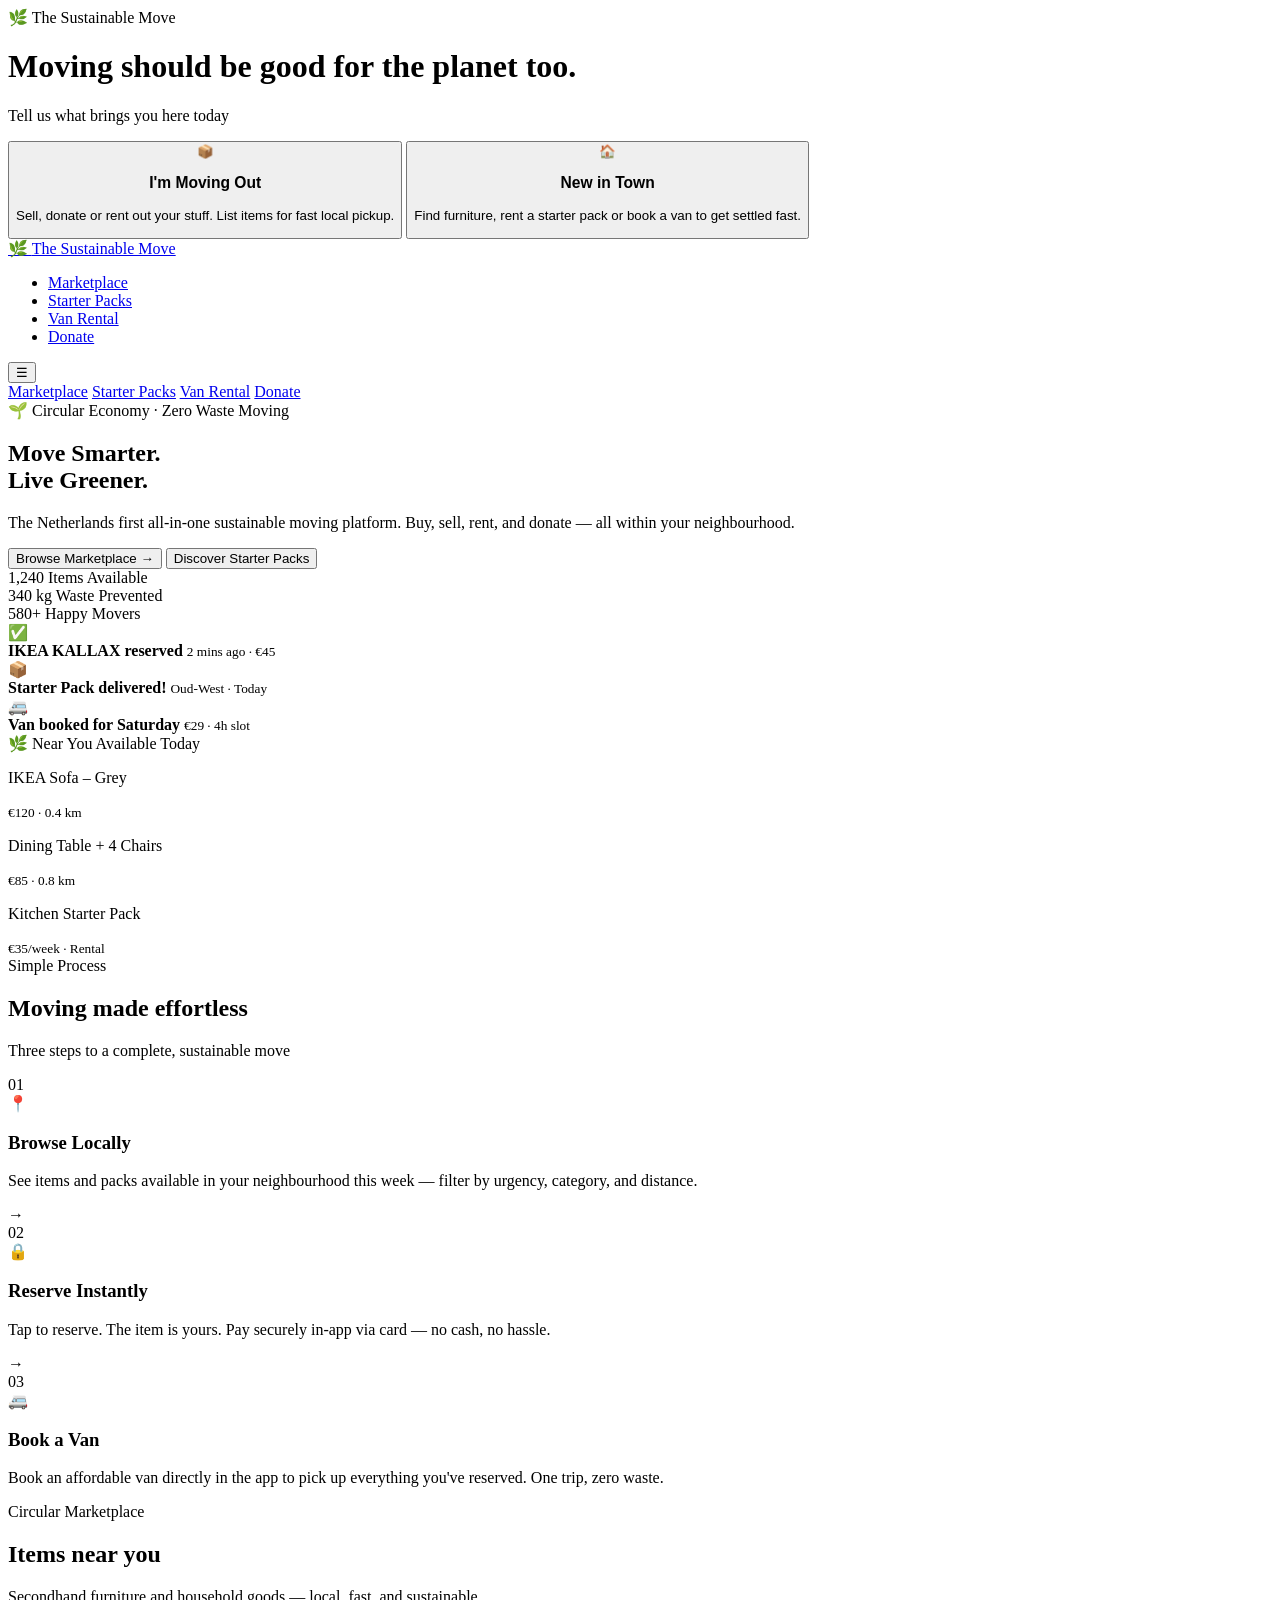
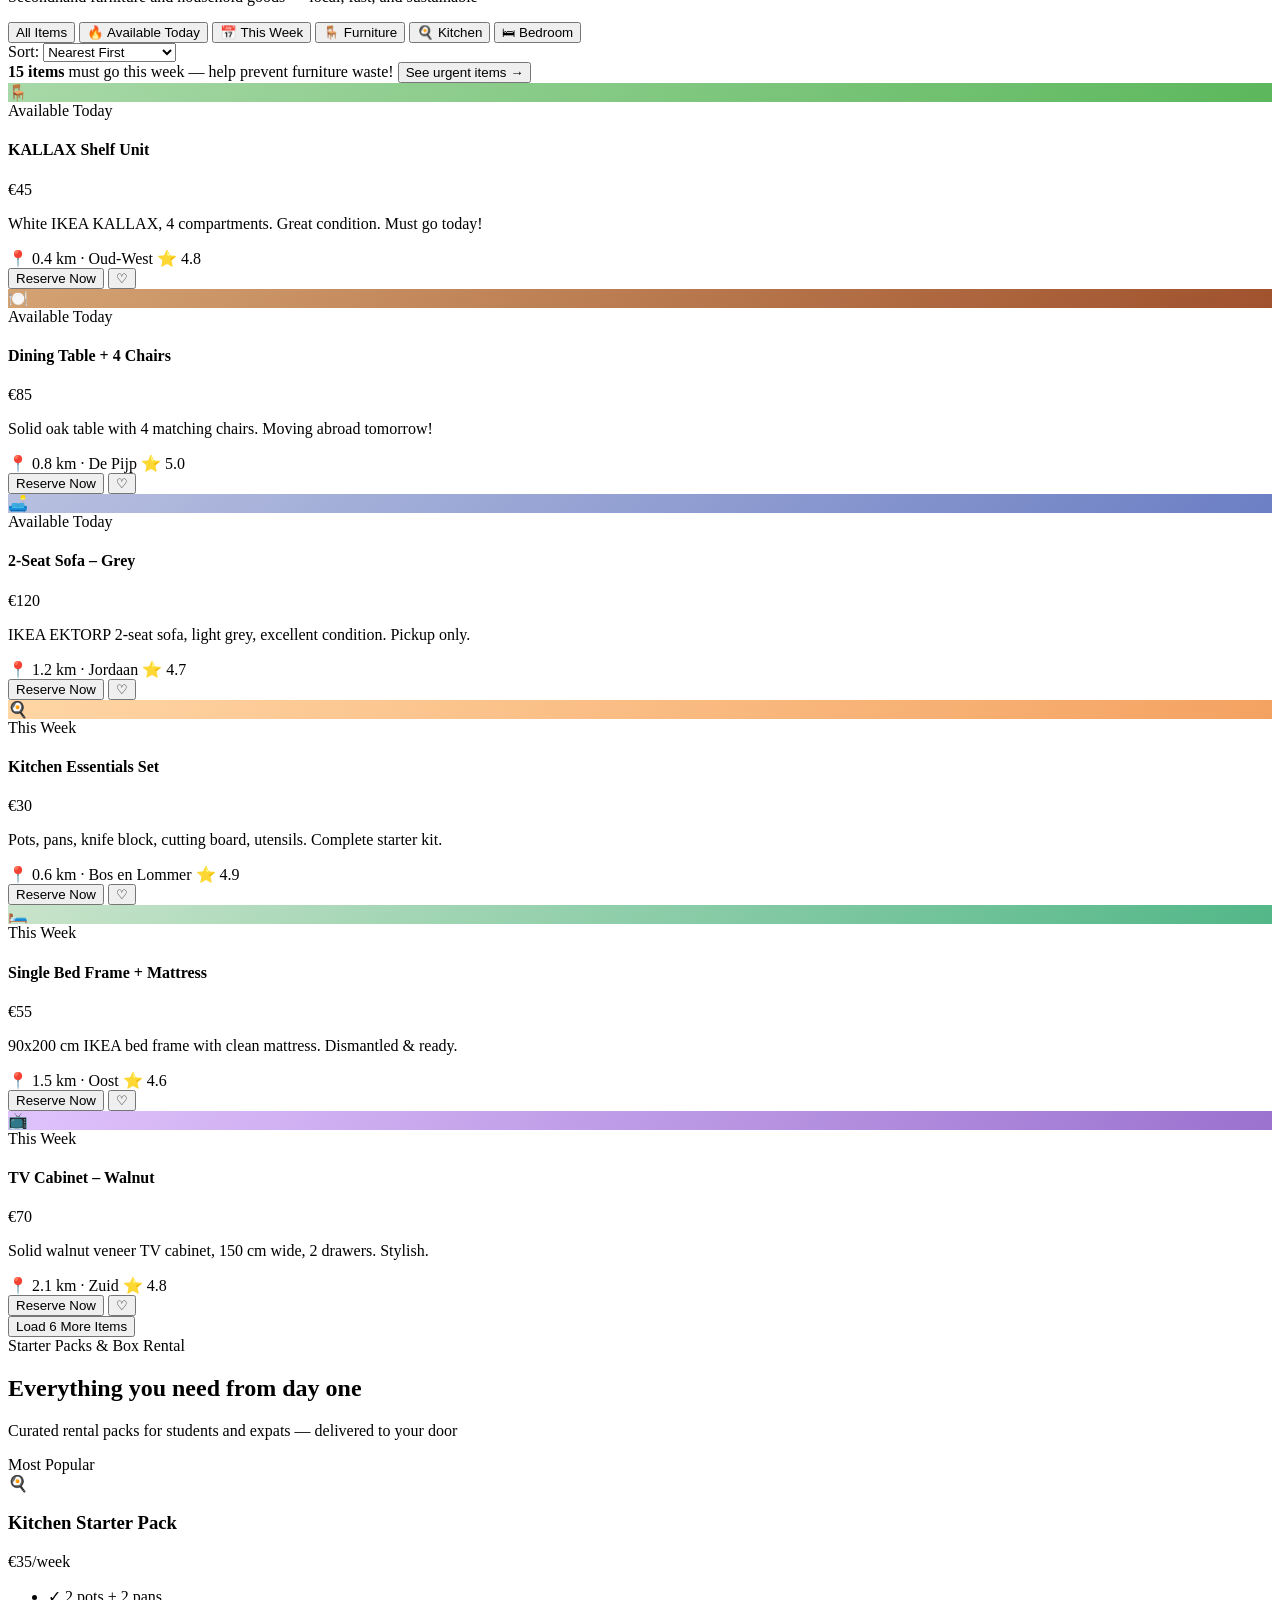
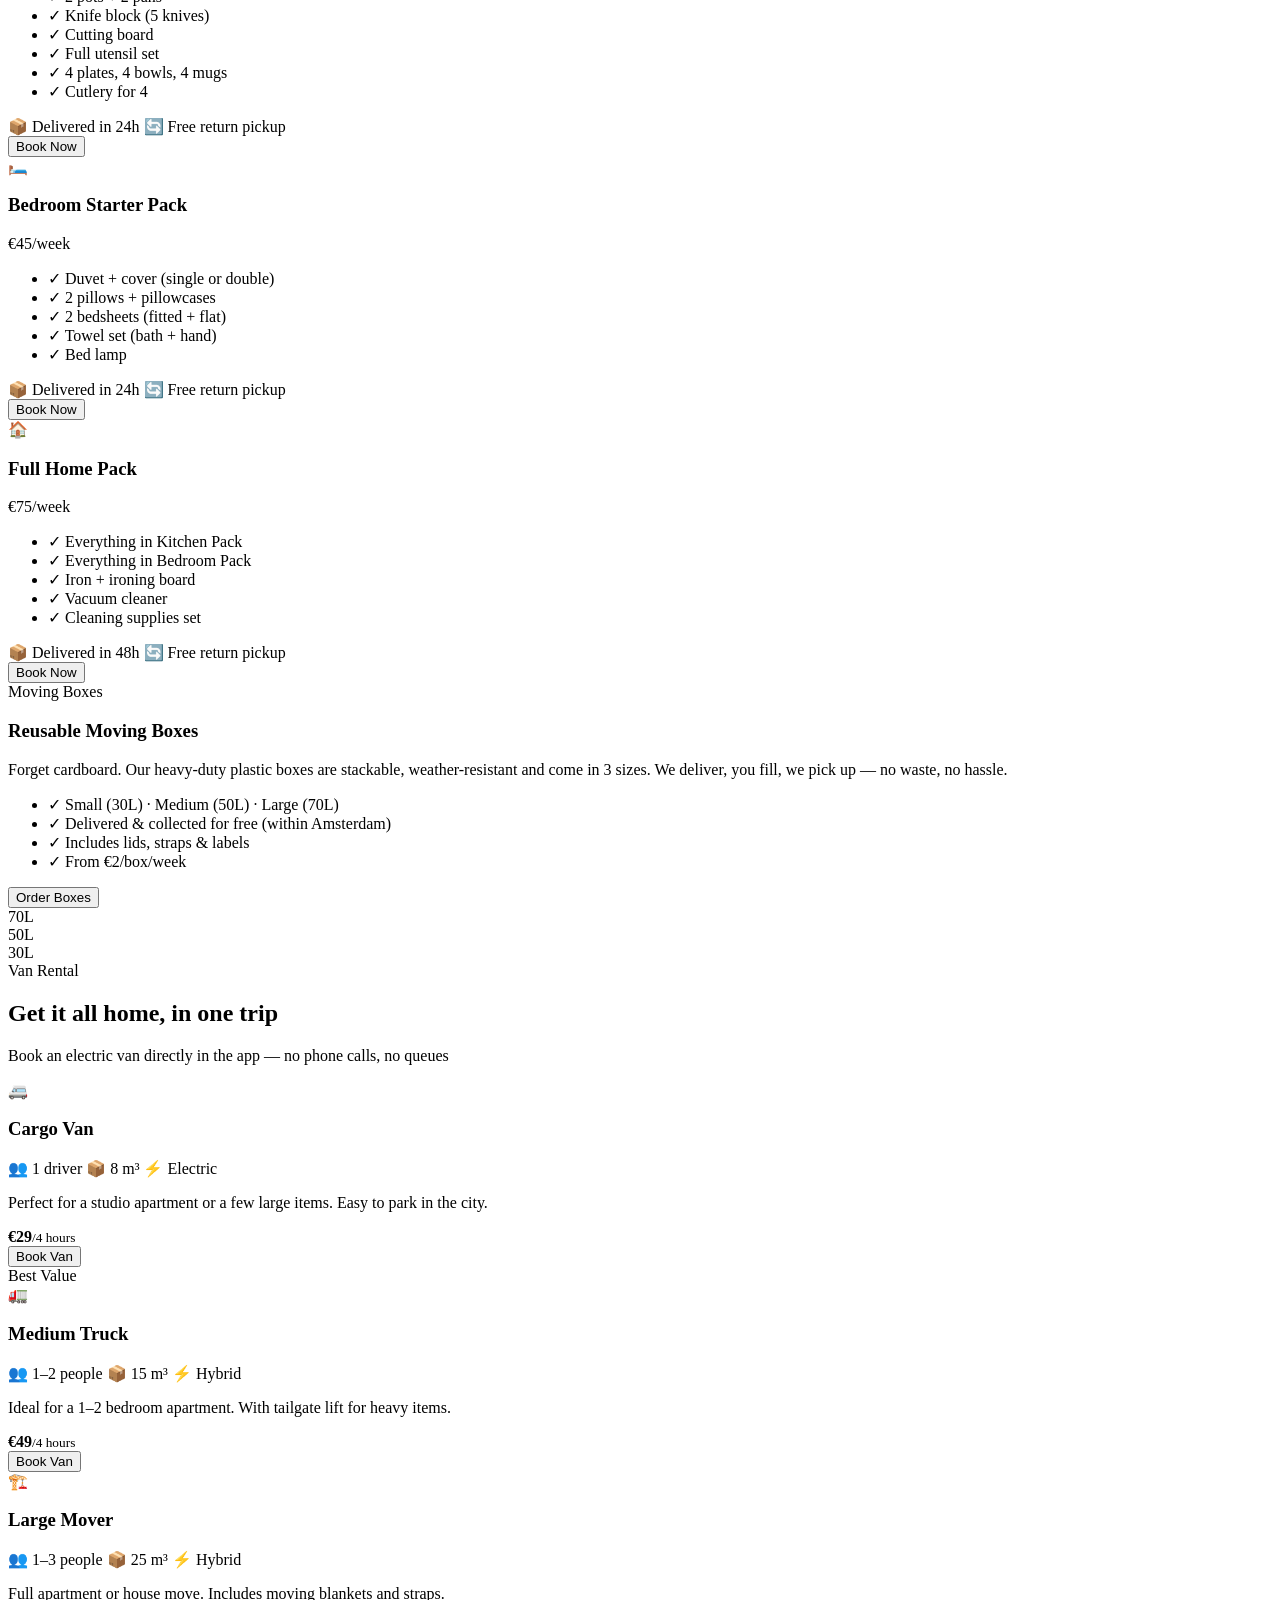
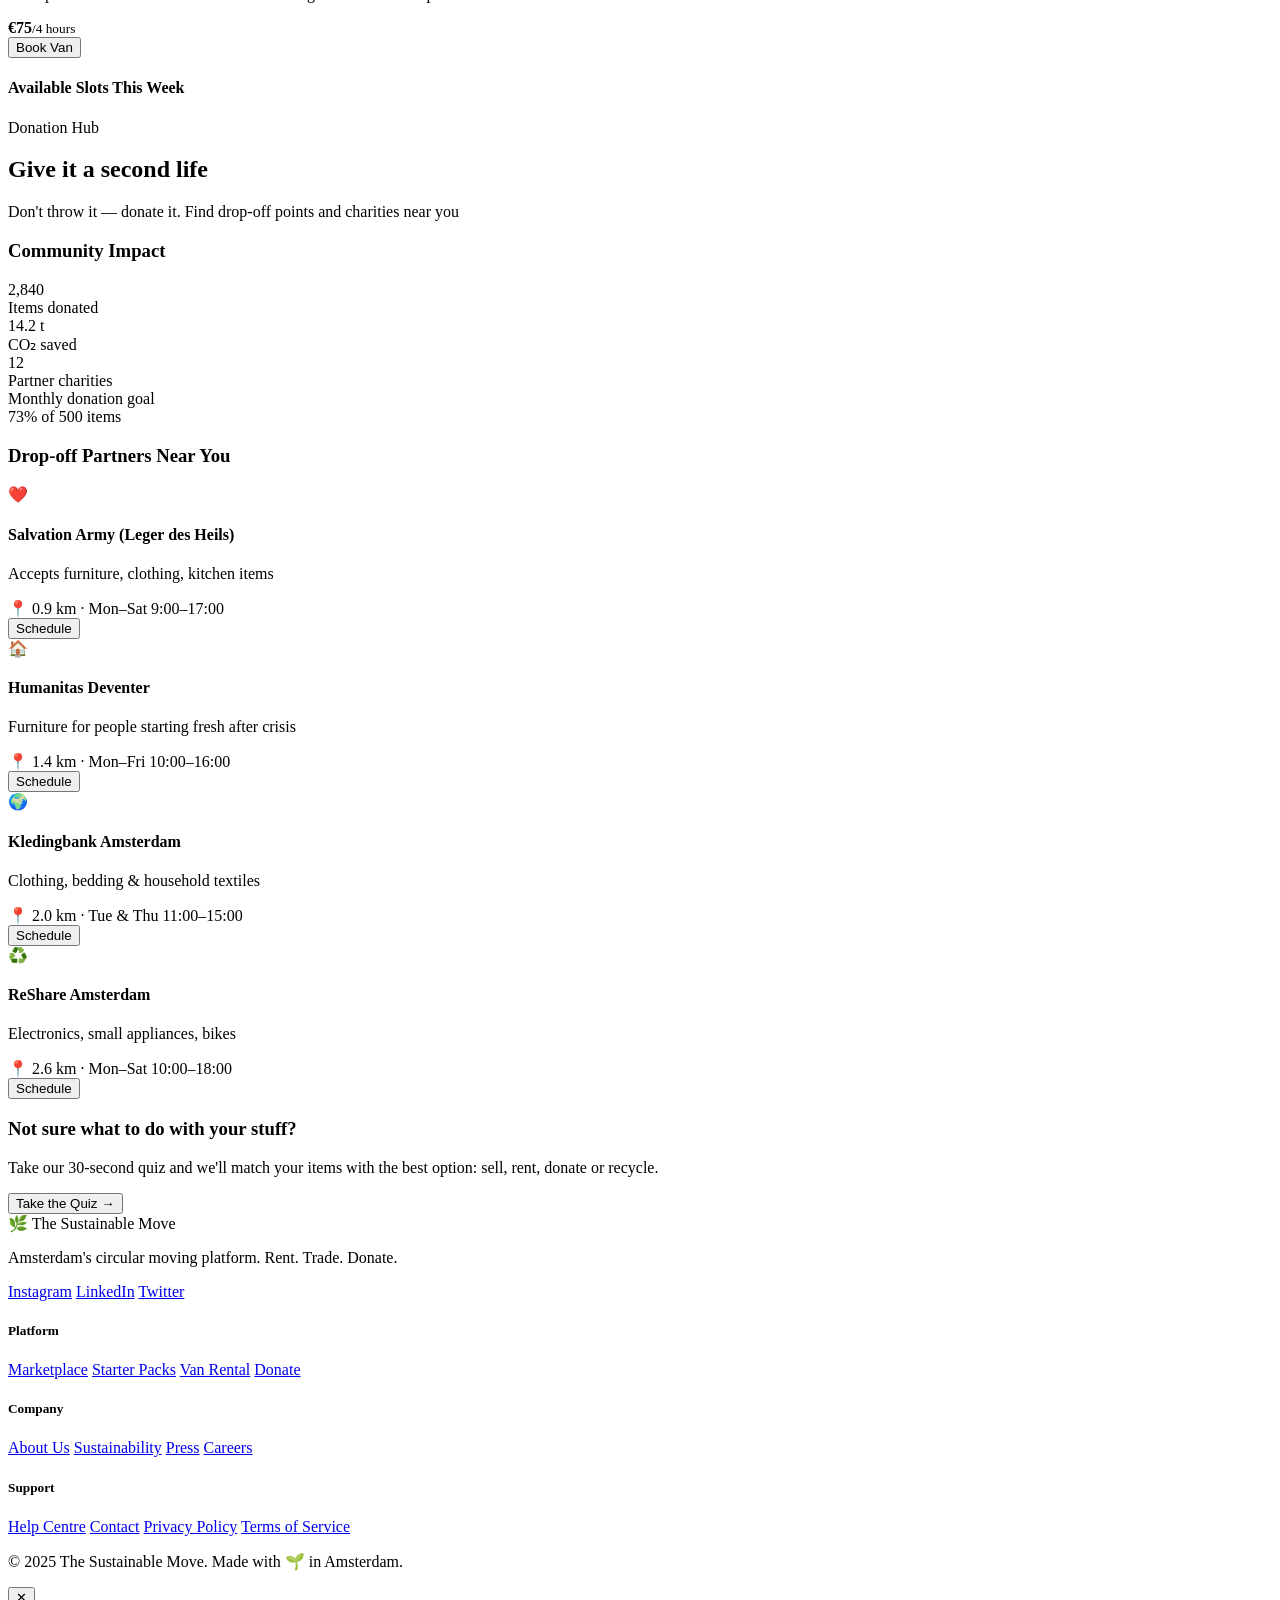
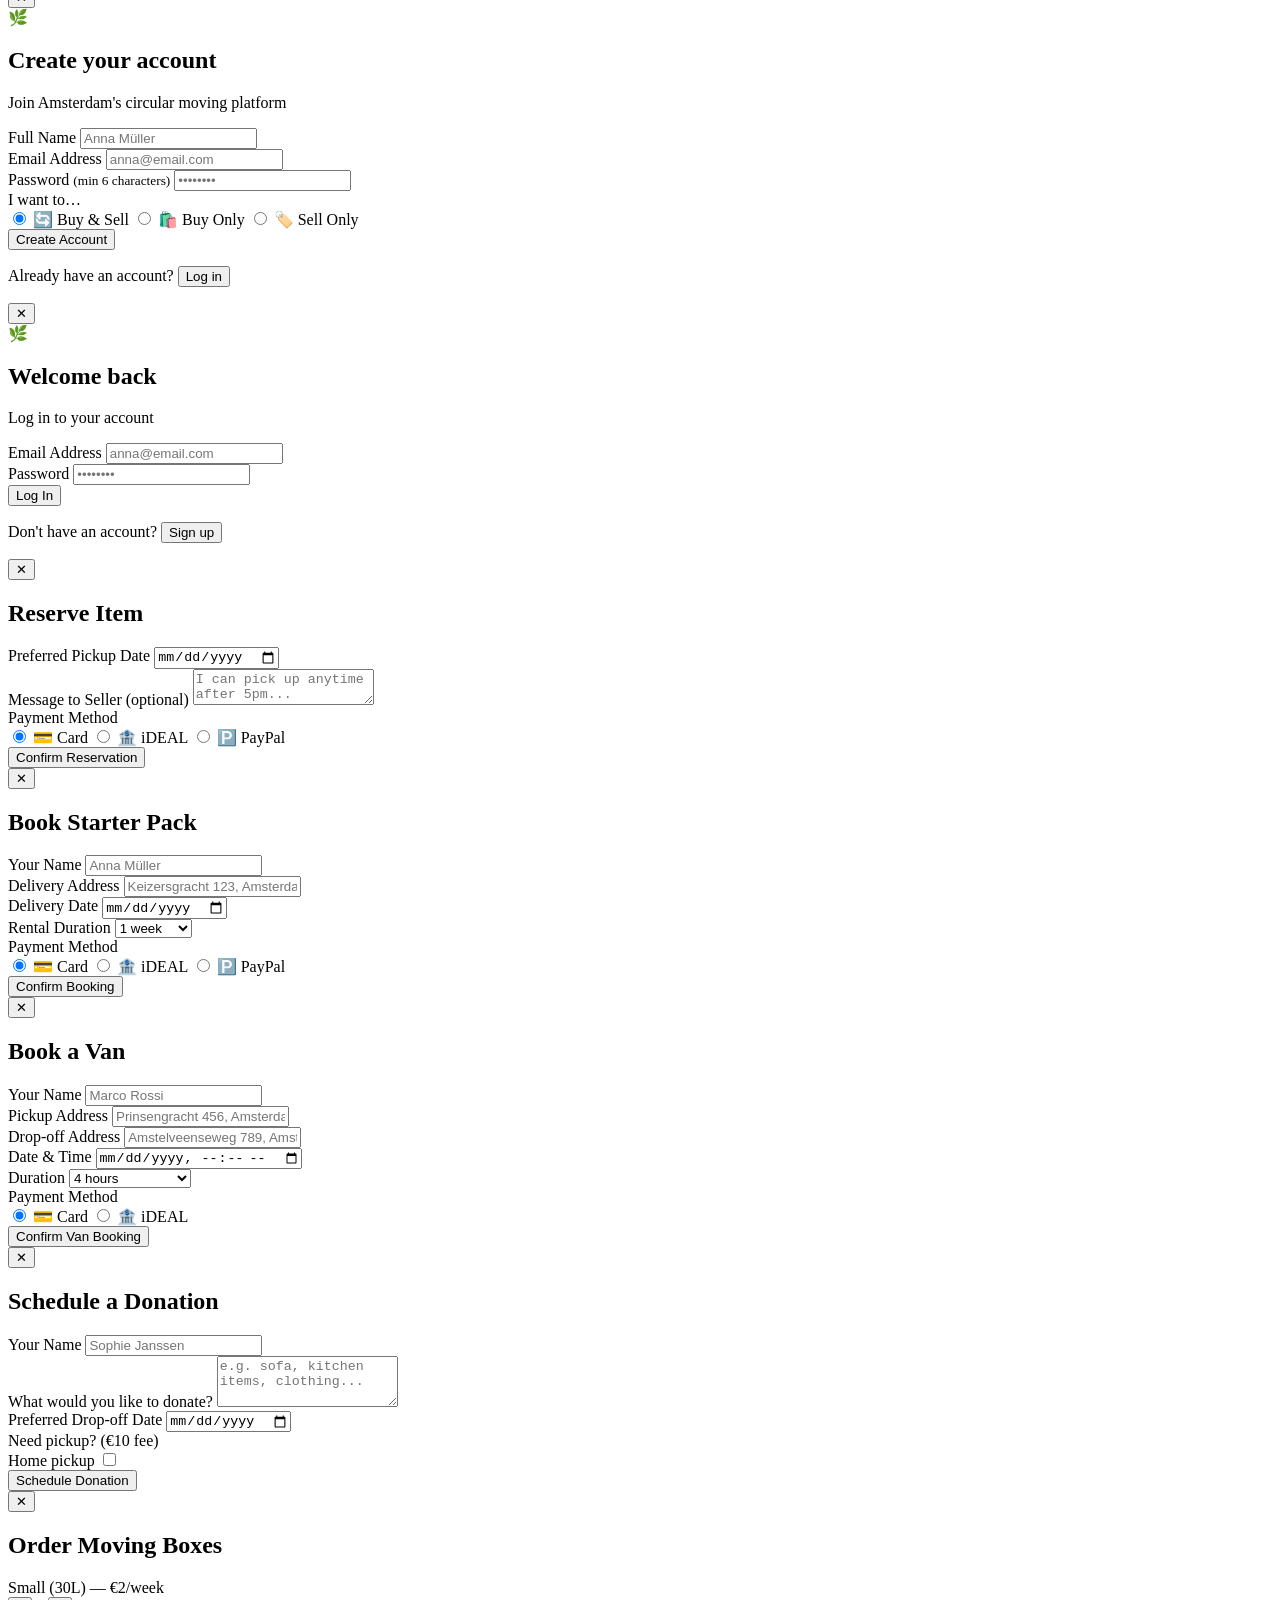
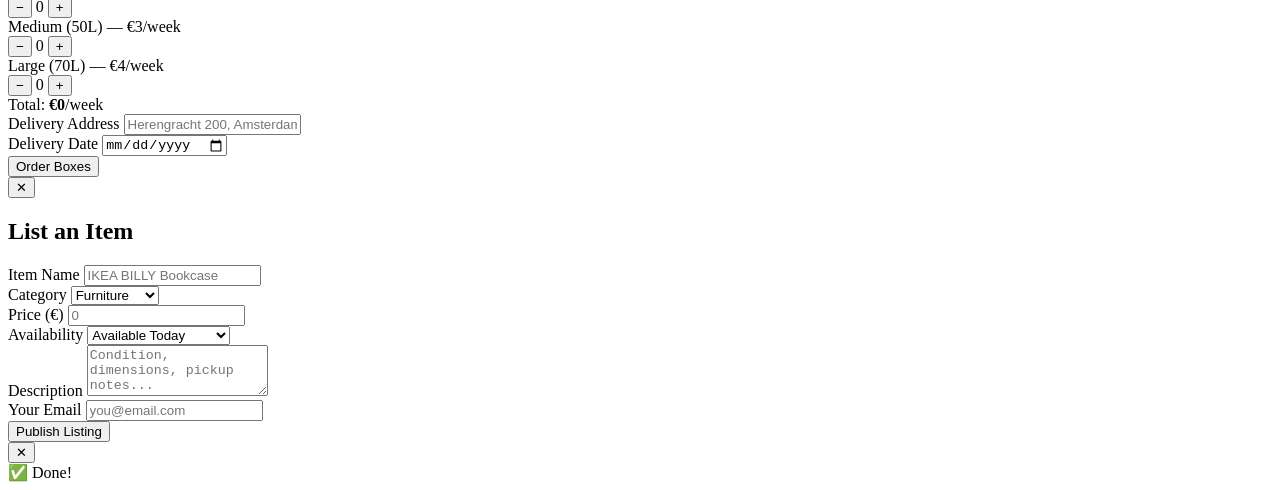
==== index.html @ aa7f5fdc "Update print statement from 'Hello' to 'Goodbye'" ====
<!DOCTYPE html>
<html lang="en">

<head>
  <meta charset="UTF-8" />
  <meta name="viewport" content="width=device-width, initial-scale=1.0" />
  <title>The Sustainable Move – Circular Moving Platform</title>
  <meta name="description"
    content="The Sustainable Move: rent, trade, and donate your way to a greener home. Circular marketplace, starter packs, bus rental and donation hub – all in one place." />
  <link rel="preconnect" href="https://fonts.googleapis.com" />
  <link rel="preconnect" href="https://fonts.gstatic.com" crossorigin />
  <link
    href="https://fonts.googleapis.com/css2?family=Inter:wght@300;400;500;600;700;800;900&family=Plus+Jakarta+Sans:wght@400;500;600;700;800&display=swap"
    rel="stylesheet" />
  <link rel="stylesheet" href="styles.css" />
  <script src="auth.js"></script>
</head>

<body>

  <!-- ─── ONBOARDING OVERLAY ─── -->
  <div id="onboarding-overlay" class="overlay active">
    <div class="onboarding-card">
      <div class="onboarding-logo">
        <span class="logo-leaf">🌿</span>
        <span class="logo-text">The Sustainable Move</span>
      </div>
      <h1 class="onboarding-title">Moving should be good for the planet too.</h1>
      <p class="onboarding-sub">Tell us what brings you here today</p>
      <div class="onboarding-choices">
        <button id="btn-moving" class="choice-card" onclick="selectRole('moving')">
          <div class="choice-icon">📦</div>
          <h3>I'm Moving Out</h3>
          <p>Sell, donate or rent out your stuff. List items for fast local pickup.</p>
        </button>
        <button id="btn-arriving" class="choice-card" onclick="selectRole('arriving')">
          <div class="choice-icon">🏠</div>
          <h3>New in Town</h3>
          <p>Find furniture, rent a starter pack or book a van to get settled fast.</p>
        </button>
      </div>
    </div>
  </div>

  <!-- ─── NAV ─── -->
  <nav id="navbar" class="navbar">
    <div class="nav-inner">
      <a href="#" class="nav-logo">
        <span class="logo-leaf">🌿</span>
        <span>The Sustainable Move</span>
      </a>
      <ul class="nav-links">
        <li><a href="#marketplace" class="nav-link">Marketplace</a></li>
        <li><a href="#starter-packs" class="nav-link">Starter Packs</a></li>
        <li><a href="#logistics" class="nav-link">Van Rental</a></li>
        <li><a href="#donate" class="nav-link">Donate</a></li>
      </ul>
      <!-- Auth-aware nav actions (updated by JS) -->
      <div class="nav-actions" id="nav-actions">
        <!-- Injected by updateNavAuth() in app.js -->
      </div>
      <button class="hamburger" id="hamburger" onclick="toggleMenu()">☰</button>
    </div>
    <div class="nav-mobile" id="nav-mobile">
      <a href="#marketplace" onclick="toggleMenu()">Marketplace</a>
      <a href="#starter-packs" onclick="toggleMenu()">Starter Packs</a>
      <a href="#logistics" onclick="toggleMenu()">Van Rental</a>
      <a href="#donate" onclick="toggleMenu()">Donate</a>
      <div class="nav-mobile-auth" id="nav-mobile-auth"></div>
    </div>
  </nav>

  <!-- ─── HERO ─── -->
  <section class="hero" id="home">
    <div class="hero-bg-orbs">
      <div class="orb orb-1"></div>
      <div class="orb orb-2"></div>
      <div class="orb orb-3"></div>
    </div>
    <div class="hero-content">
      <div class="hero-badge">🌱 Circular Economy · Zero Waste Moving</div>
      <h1 class="hero-title">
        Move Smarter.<br />
        <span class="gradient-text">Live Greener.</span>
      </h1>
      <p class="hero-desc">
        The Netherlands first all-in-one sustainable moving platform. Buy, sell, rent, and donate — all within your
        neighbourhood.
      </p>
      <div class="hero-buttons">
        <button class="btn-hero-primary"
          onclick="document.getElementById('marketplace').scrollIntoView({behavior:'smooth'})">
          Browse Marketplace →
        </button>
        <button class="btn-hero-secondary"
          onclick="document.getElementById('starter-packs').scrollIntoView({behavior:'smooth'})">
          Discover Starter Packs
        </button>
      </div>
      <div class="hero-stats">
        <div class="stat">
          <span class="stat-num">1,240</span>
          <span class="stat-label">Items Available</span>
        </div>
        <div class="stat-divider"></div>
        <div class="stat">
          <span class="stat-num">340 kg</span>
          <span class="stat-label">Waste Prevented</span>
        </div>
        <div class="stat-divider"></div>
        <div class="stat">
          <span class="stat-num">580+</span>
          <span class="stat-label">Happy Movers</span>
        </div>
      </div>
    </div>
    <div class="hero-visual">
      <div class="hero-card-stack">
        <div class="floating-card card-a">
          <span class="fc-icon">✅</span>
          <div>
            <strong>IKEA KALLAX reserved</strong>
            <small>2 mins ago · €45</small>
          </div>
        </div>
        <div class="floating-card card-b">
          <span class="fc-icon">📦</span>
          <div>
            <strong>Starter Pack delivered!</strong>
            <small>Oud-West · Today</small>
          </div>
        </div>
        <div class="floating-card card-c">
          <span class="fc-icon">🚐</span>
          <div>
            <strong>Van booked for Saturday</strong>
            <small>€29 · 4h slot</small>
          </div>
        </div>
        <div class="hero-phone-mock">
          <div class="phone-screen">
            <div class="phone-header">
              <span>🌿 Near You</span>
              <span class="phone-badge">Available Today</span>
            </div>
            <div class="phone-item">
              <div class="phone-thumb thumb-1"></div>
              <div>
                <p>IKEA Sofa – Grey</p>
                <small>€120 · 0.4 km</small>
              </div>
              <span class="urgency-dot"></span>
            </div>
            <div class="phone-item">
              <div class="phone-thumb thumb-2"></div>
              <div>
                <p>Dining Table + 4 Chairs</p>
                <small>€85 · 0.8 km</small>
              </div>
              <span class="urgency-dot"></span>
            </div>
            <div class="phone-item">
              <div class="phone-thumb thumb-3"></div>
              <div>
                <p>Kitchen Starter Pack</p>
                <small>€35/week · Rental</small>
              </div>
              <span class="urgency-dot yellow"></span>
            </div>
          </div>
        </div>
      </div>
    </div>
  </section>

  <!-- ─── HOW IT WORKS ─── -->
  <section class="how-it-works" id="how">
    <div class="container">
      <div class="section-header">
        <div class="section-tag">Simple Process</div>
        <h2>Moving made <span class="gradient-text">effortless</span></h2>
        <p>Three steps to a complete, sustainable move</p>
      </div>
      <div class="steps">
        <div class="step">
          <div class="step-num">01</div>
          <div class="step-icon">📍</div>
          <h3>Browse Locally</h3>
          <p>See items and packs available in your neighbourhood this week — filter by urgency, category, and distance.
          </p>
        </div>
        <div class="step-arrow">→</div>
        <div class="step">
          <div class="step-num">02</div>
          <div class="step-icon">🔒</div>
          <h3>Reserve Instantly</h3>
          <p>Tap to reserve. The item is yours. Pay securely in-app via card — no cash, no hassle.</p>
        </div>
        <div class="step-arrow">→</div>
        <div class="step">
          <div class="step-num">03</div>
          <div class="step-icon">🚐</div>
          <h3>Book a Van</h3>
          <p>Book an affordable van directly in the app to pick up everything you've reserved. One trip, zero waste.</p>
        </div>
      </div>
    </div>
  </section>

  <!-- ─── MARKETPLACE ─── -->
  <section class="marketplace" id="marketplace">
    <div class="container">
      <div class="section-header">
        <div class="section-tag">Circular Marketplace</div>
        <h2>Items <span class="gradient-text">near you</span></h2>
        <p>Secondhand furniture and household goods — local, fast, and sustainable</p>
      </div>

      <!-- Filters -->
      <div class="market-filters">
        <div class="filter-tabs">
          <button class="filter-tab active" id="tab-all" onclick="filterItems('all', this)">All Items</button>
          <button class="filter-tab urgent" id="tab-today" onclick="filterItems('today', this)">🔥 Available
            Today</button>
          <button class="filter-tab" id="tab-week" onclick="filterItems('week', this)">📅 This Week</button>
          <button class="filter-tab" id="tab-furniture" onclick="filterItems('furniture', this)">🪑 Furniture</button>
          <button class="filter-tab" id="tab-kitchen" onclick="filterItems('kitchen', this)">🍳 Kitchen</button>
          <button class="filter-tab" id="tab-bedroom" onclick="filterItems('bedroom', this)">🛏 Bedroom</button>
        </div>
        <div class="filter-sort">
          <label for="sort-select">Sort:</label>
          <select id="sort-select" onchange="sortItems(this.value)">
            <option value="distance">Nearest First</option>
            <option value="price-low">Price: Low → High</option>
            <option value="price-high">Price: High → Low</option>
            <option value="urgency">Most Urgent</option>
          </select>
        </div>
      </div>

      <!-- Urgency Banner -->
      <div class="urgency-banner" id="urgency-banner">
        <span class="pulse-dot"></span>
        <strong>15 items</strong> must go this week — help prevent furniture waste!
        <button onclick="filterItems('today', document.getElementById('tab-today'))">See urgent items →</button>
      </div>

      <!-- Item Grid -->
      <div class="items-grid" id="items-grid">

        <div class="item-card" data-category="furniture" data-urgency="today" data-price="45" data-distance="0.4">
          <div class="item-img" style="background: linear-gradient(135deg, #a8d8a8, #5cb85c);">
            <span class="item-emoji">🪑</span>
          </div>
          <div class="urgency-badge today">Available Today</div>
          <div class="item-info">
            <div class="item-header">
              <h4>KALLAX Shelf Unit</h4>
              <span class="item-price">€45</span>
            </div>
            <p class="item-desc">White IKEA KALLAX, 4 compartments. Great condition. Must go today!</p>
            <div class="item-meta">
              <span>📍 0.4 km · Oud-West</span>
              <span>⭐ 4.8</span>
            </div>
            <div class="item-actions">
              <button class="btn-reserve" onclick="openReserveModal('KALLAX Shelf Unit', '€45')">Reserve Now</button>
              <button class="btn-wishlist" onclick="toggleWishlist(this)">♡</button>
            </div>
          </div>
        </div>

        <div class="item-card" data-category="furniture" data-urgency="today" data-price="85" data-distance="0.8">
          <div class="item-img" style="background: linear-gradient(135deg, #d4a373, #a0522d);">
            <span class="item-emoji">🍽️</span>
          </div>
          <div class="urgency-badge today">Available Today</div>
          <div class="item-info">
            <div class="item-header">
              <h4>Dining Table + 4 Chairs</h4>
              <span class="item-price">€85</span>
            </div>
            <p class="item-desc">Solid oak table with 4 matching chairs. Moving abroad tomorrow!</p>
            <div class="item-meta">
              <span>📍 0.8 km · De Pijp</span>
              <span>⭐ 5.0</span>
            </div>
            <div class="item-actions">
              <button class="btn-reserve" onclick="openReserveModal('Dining Table + 4 Chairs', '€85')">Reserve
                Now</button>
              <button class="btn-wishlist" onclick="toggleWishlist(this)">♡</button>
            </div>
          </div>
        </div>

        <div class="item-card" data-category="bedroom" data-urgency="today" data-price="120" data-distance="1.2">
          <div class="item-img" style="background: linear-gradient(135deg, #b8c0e0, #6c7fc4);">
            <span class="item-emoji">🛋️</span>
          </div>
          <div class="urgency-badge today">Available Today</div>
          <div class="item-info">
            <div class="item-header">
              <h4>2-Seat Sofa – Grey</h4>
              <span class="item-price">€120</span>
            </div>
            <p class="item-desc">IKEA EKTORP 2-seat sofa, light grey, excellent condition. Pickup only.</p>
            <div class="item-meta">
              <span>📍 1.2 km · Jordaan</span>
              <span>⭐ 4.7</span>
            </div>
            <div class="item-actions">
              <button class="btn-reserve" onclick="openReserveModal('2-Seat Sofa – Grey', '€120')">Reserve Now</button>
              <button class="btn-wishlist" onclick="toggleWishlist(this)">♡</button>
            </div>
          </div>
        </div>

        <div class="item-card" data-category="kitchen" data-urgency="week" data-price="30" data-distance="0.6">
          <div class="item-img" style="background: linear-gradient(135deg, #ffd6a5, #f4a261);">
            <span class="item-emoji">🍳</span>
          </div>
          <div class="urgency-badge week">This Week</div>
          <div class="item-info">
            <div class="item-header">
              <h4>Kitchen Essentials Set</h4>
              <span class="item-price">€30</span>
            </div>
            <p class="item-desc">Pots, pans, knife block, cutting board, utensils. Complete starter kit.</p>
            <div class="item-meta">
              <span>📍 0.6 km · Bos en Lommer</span>
              <span>⭐ 4.9</span>
            </div>
            <div class="item-actions">
              <button class="btn-reserve" onclick="openReserveModal('Kitchen Essentials Set', '€30')">Reserve
                Now</button>
              <button class="btn-wishlist" onclick="toggleWishlist(this)">♡</button>
            </div>
          </div>
        </div>

        <div class="item-card" data-category="bedroom" data-urgency="week" data-price="55" data-distance="1.5">
          <div class="item-img" style="background: linear-gradient(135deg, #c9e4ca, #52b788);">
            <span class="item-emoji">🛏️</span>
          </div>
          <div class="urgency-badge week">This Week</div>
          <div class="item-info">
            <div class="item-header">
              <h4>Single Bed Frame + Mattress</h4>
              <span class="item-price">€55</span>
            </div>
            <p class="item-desc">90x200 cm IKEA bed frame with clean mattress. Dismantled & ready.</p>
            <div class="item-meta">
              <span>📍 1.5 km · Oost</span>
              <span>⭐ 4.6</span>
            </div>
            <div class="item-actions">
              <button class="btn-reserve" onclick="openReserveModal('Single Bed Frame + Mattress', '€55')">Reserve
                Now</button>
              <button class="btn-wishlist" onclick="toggleWishlist(this)">♡</button>
            </div>
          </div>
        </div>

        <div class="item-card" data-category="furniture" data-urgency="week" data-price="70" data-distance="2.1">
          <div class="item-img" style="background: linear-gradient(135deg, #e0c3fc, #9b72cf);">
            <span class="item-emoji">📺</span>
          </div>
          <div class="urgency-badge week">This Week</div>
          <div class="item-info">
            <div class="item-header">
              <h4>TV Cabinet – Walnut</h4>
              <span class="item-price">€70</span>
            </div>
            <p class="item-desc">Solid walnut veneer TV cabinet, 150 cm wide, 2 drawers. Stylish.</p>
            <div class="item-meta">
              <span>📍 2.1 km · Zuid</span>
              <span>⭐ 4.8</span>
            </div>
            <div class="item-actions">
              <button class="btn-reserve" onclick="openReserveModal('TV Cabinet – Walnut', '€70')">Reserve Now</button>
              <button class="btn-wishlist" onclick="toggleWishlist(this)">♡</button>
            </div>
          </div>
        </div>

      </div><!-- /items-grid -->

      <div class="load-more-wrap">
        <button class="btn-outline" id="load-more-btn" onclick="loadMore()">Load 6 More Items</button>
      </div>
    </div>
  </section>

  <!-- ─── STARTER PACKS ─── -->
  <section class="starter-packs" id="starter-packs">
    <div class="container">
      <div class="section-header">
        <div class="section-tag">Starter Packs & Box Rental</div>
        <h2>Everything you need <span class="gradient-text">from day one</span></h2>
        <p>Curated rental packs for students and expats — delivered to your door</p>
      </div>
      <div class="packs-grid">

        <div class="pack-card featured">
          <div class="pack-badge">Most Popular</div>
          <div class="pack-icon">🍳</div>
          <h3>Kitchen Starter Pack</h3>
          <div class="pack-price"><span>€35</span>/week</div>
          <ul class="pack-contents">
            <li>✓ 2 pots + 2 pans</li>
            <li>✓ Knife block (5 knives)</li>
            <li>✓ Cutting board</li>
            <li>✓ Full utensil set</li>
            <li>✓ 4 plates, 4 bowls, 4 mugs</li>
            <li>✓ Cutlery for 4</li>
          </ul>
          <div class="pack-meta">
            <span>📦 Delivered in 24h</span>
            <span>🔄 Free return pickup</span>
          </div>
          <button class="btn-primary" onclick="openBookingModal('Kitchen Starter Pack', '€35/week')">Book Now</button>
        </div>

        <div class="pack-card">
          <div class="pack-icon">🛏️</div>
          <h3>Bedroom Starter Pack</h3>
          <div class="pack-price"><span>€45</span>/week</div>
          <ul class="pack-contents">
            <li>✓ Duvet + cover (single or double)</li>
            <li>✓ 2 pillows + pillowcases</li>
            <li>✓ 2 bedsheets (fitted + flat)</li>
            <li>✓ Towel set (bath + hand)</li>
            <li>✓ Bed lamp</li>
          </ul>
          <div class="pack-meta">
            <span>📦 Delivered in 24h</span>
            <span>🔄 Free return pickup</span>
          </div>
          <button class="btn-primary" onclick="openBookingModal('Bedroom Starter Pack', '€45/week')">Book Now</button>
        </div>

        <div class="pack-card">
          <div class="pack-icon">🏠</div>
          <h3>Full Home Pack</h3>
          <div class="pack-price"><span>€75</span>/week</div>
          <ul class="pack-contents">
            <li>✓ Everything in Kitchen Pack</li>
            <li>✓ Everything in Bedroom Pack</li>
            <li>✓ Iron + ironing board</li>
            <li>✓ Vacuum cleaner</li>
            <li>✓ Cleaning supplies set</li>
          </ul>
          <div class="pack-meta">
            <span>📦 Delivered in 48h</span>
            <span>🔄 Free return pickup</span>
          </div>
          <button class="btn-primary" onclick="openBookingModal('Full Home Pack', '€75/week')">Book Now</button>
        </div>

      </div>

      <!-- Moving Box Rental -->
      <div class="box-rental">
        <div class="box-rental-text">
          <div class="section-tag" style="justify-content:flex-start; display:inline-flex">Moving Boxes</div>
          <h3>Reusable Moving Boxes</h3>
          <p>Forget cardboard. Our heavy-duty plastic boxes are stackable, weather-resistant and come in 3 sizes. We
            deliver, you fill, we pick up — no waste, no hassle.</p>
          <ul class="box-features">
            <li>✓ Small (30L) · Medium (50L) · Large (70L)</li>
            <li>✓ Delivered & collected for free (within Amsterdam)</li>
            <li>✓ Includes lids, straps & labels</li>
            <li>✓ From €2/box/week</li>
          </ul>
          <button class="btn-primary" onclick="openBoxModal()">Order Boxes</button>
        </div>
        <div class="box-rental-visual">
          <div class="box-stack">
            <div class="box large">70L</div>
            <div class="box medium">50L</div>
            <div class="box small">30L</div>
          </div>
        </div>
      </div>
    </div>
  </section>

  <!-- ─── LOGISTICS ─── -->
  <section class="logistics" id="logistics">
    <div class="container">
      <div class="section-header light">
        <div class="section-tag light">Van Rental</div>
        <h2>Get it all home, <span class="gradient-text">in one trip</span></h2>
        <p>Book an electric van directly in the app — no phone calls, no queues</p>
      </div>
      <div class="van-options">

        <div class="van-card">
          <div class="van-img van-img-1">🚐</div>
          <div class="van-info">
            <h3>Cargo Van</h3>
            <div class="van-specs">
              <span>👥 1 driver</span>
              <span>📦 8 m³</span>
              <span>⚡ Electric</span>
            </div>
            <p>Perfect for a studio apartment or a few large items. Easy to park in the city.</p>
            <div class="van-price-row">
              <div class="van-price"><strong>€29</strong><small>/4 hours</small></div>
              <button class="btn-primary" onclick="openVanModal('Cargo Van', '€29/4h')">Book Van</button>
            </div>
          </div>
        </div>

        <div class="van-card featured-van">
          <div class="van-badge">Best Value</div>
          <div class="van-img van-img-2">🚛</div>
          <div class="van-info">
            <h3>Medium Truck</h3>
            <div class="van-specs">
              <span>👥 1–2 people</span>
              <span>📦 15 m³</span>
              <span>⚡ Hybrid</span>
            </div>
            <p>Ideal for a 1–2 bedroom apartment. With tailgate lift for heavy items.</p>
            <div class="van-price-row">
              <div class="van-price"><strong>€49</strong><small>/4 hours</small></div>
              <button class="btn-primary" onclick="openVanModal('Medium Truck', '€49/4h')">Book Van</button>
            </div>
          </div>
        </div>

        <div class="van-card">
          <div class="van-img van-img-3">🏗️</div>
          <div class="van-info">
            <h3>Large Mover</h3>
            <div class="van-specs">
              <span>👥 1–3 people</span>
              <span>📦 25 m³</span>
              <span>⚡ Hybrid</span>
            </div>
            <p>Full apartment or house move. Includes moving blankets and straps.</p>
            <div class="van-price-row">
              <div class="van-price"><strong>€75</strong><small>/4 hours</small></div>
              <button class="btn-primary" onclick="openVanModal('Large Mover', '€75/4h')">Book Van</button>
            </div>
          </div>
        </div>

      </div>

      <!-- Availability Calendar -->
      <div class="availability-strip">
        <h4>Available Slots This Week</h4>
        <div class="slots-row" id="slots-row"></div>
      </div>

    </div>
  </section>

  <!-- ─── DONATE ─── -->
  <section class="donate" id="donate">
    <div class="container">
      <div class="section-header">
        <div class="section-tag">Donation Hub</div>
        <h2>Give it a <span class="gradient-text">second life</span></h2>
        <p>Don't throw it — donate it. Find drop-off points and charities near you</p>
      </div>

      <div class="donate-grid">
        <div class="donate-stats-panel">
          <h3>Community Impact</h3>
          <div class="impact-stats">
            <div class="impact-stat">
              <div class="impact-num">2,840</div>
              <div class="impact-label">Items donated</div>
            </div>
            <div class="impact-stat">
              <div class="impact-num">14.2 t</div>
              <div class="impact-label">CO₂ saved</div>
            </div>
            <div class="impact-stat">
              <div class="impact-num">12</div>
              <div class="impact-label">Partner charities</div>
            </div>
          </div>
          <div class="impact-bar-wrap">
            <div class="impact-bar-label">Monthly donation goal</div>
            <div class="impact-bar">
              <div class="impact-bar-fill" style="width: 73%"></div>
            </div>
            <div class="impact-bar-pct">73% of 500 items</div>
          </div>
        </div>

        <div class="donate-orgs">
          <h3>Drop-off Partners Near You</h3>
          <div class="org-list">

            <div class="org-card">
              <div class="org-icon">❤️</div>
              <div class="org-info">
                <h4>Salvation Army (Leger des Heils)</h4>
                <p>Accepts furniture, clothing, kitchen items</p>
                <span class="org-dist">📍 0.9 km · Mon–Sat 9:00–17:00</span>
              </div>
              <button class="btn-sm" onclick="openDonateModal('Salvation Army')">Schedule</button>
            </div>

            <div class="org-card">
              <div class="org-icon">🏠</div>
              <div class="org-info">
                <h4>Humanitas Deventer</h4>
                <p>Furniture for people starting fresh after crisis</p>
                <span class="org-dist">📍 1.4 km · Mon–Fri 10:00–16:00</span>
              </div>
              <button class="btn-sm" onclick="openDonateModal('Humanitas Deventer')">Schedule</button>
            </div>

            <div class="org-card">
              <div class="org-icon">🌍</div>
              <div class="org-info">
                <h4>Kledingbank Amsterdam</h4>
                <p>Clothing, bedding & household textiles</p>
                <span class="org-dist">📍 2.0 km · Tue & Thu 11:00–15:00</span>
              </div>
              <button class="btn-sm" onclick="openDonateModal('Kledingbank Amsterdam')">Schedule</button>
            </div>

            <div class="org-card">
              <div class="org-icon">♻️</div>
              <div class="org-info">
                <h4>ReShare Amsterdam</h4>
                <p>Electronics, small appliances, bikes</p>
                <span class="org-dist">📍 2.6 km · Mon–Sat 10:00–18:00</span>
              </div>
              <button class="btn-sm" onclick="openDonateModal('ReShare Amsterdam')">Schedule</button>
            </div>

          </div>
        </div>

      </div>

      <div class="donate-cta">
        <div class="donate-cta-content">
          <h3>Not sure what to do with your stuff?</h3>
          <p>Take our 30-second quiz and we'll match your items with the best option: sell, rent, donate or recycle.</p>
          <button class="btn-hero-primary" onclick="openQuizModal()">Take the Quiz →</button>
        </div>
      </div>

    </div>
  </section>

  <!-- ─── MY ACCOUNT DASHBOARD ─── -->
  <section class="dashboard" id="dashboard" style="display:none;">
    <div class="container">
      <div class="section-header">
        <div class="section-tag">My Account</div>
        <h2>Welcome back, <span class="gradient-text" id="dash-name">Mover</span></h2>
        <p>Your reservations, listings, and rentals — all in one place</p>
      </div>

      <div class="dash-tabs">
        <button class="dash-tab active" onclick="switchDashTab('reservations', this)">📋 My Reservations</button>
        <button class="dash-tab" onclick="switchDashTab('listings', this)">🏷️ My Listings</button>
        <button class="dash-tab" onclick="switchDashTab('rentals', this)">📦 My Rentals</button>
        <button class="dash-tab" onclick="switchDashTab('donations', this)">❤️ My Donations</button>
      </div>

      <div class="dash-panel" id="dash-reservations"></div>
      <div class="dash-panel" id="dash-listings" style="display:none;"></div>
      <div class="dash-panel" id="dash-rentals" style="display:none;"></div>
      <div class="dash-panel" id="dash-donations" style="display:none;"></div>
    </div>
  </section>

  <!-- ─── FOOTER ─── -->
  <footer class="footer">
    <div class="footer-inner">
      <div class="footer-brand">
        <div class="footer-logo">🌿 The Sustainable Move</div>
        <p>Amsterdam's circular moving platform. Rent. Trade. Donate.</p>
        <div class="footer-socials">
          <a href="#" class="social-link">Instagram</a>
          <a href="#" class="social-link">LinkedIn</a>
          <a href="#" class="social-link">Twitter</a>
        </div>
      </div>
      <div class="footer-links">
        <div class="footer-col">
          <h5>Platform</h5>
          <a href="#marketplace">Marketplace</a>
          <a href="#starter-packs">Starter Packs</a>
          <a href="#logistics">Van Rental</a>
          <a href="#donate">Donate</a>
        </div>
        <div class="footer-col">
          <h5>Company</h5>
          <a href="#">About Us</a>
          <a href="#">Sustainability</a>
          <a href="#">Press</a>
          <a href="#">Careers</a>
        </div>
        <div class="footer-col">
          <h5>Support</h5>
          <a href="#">Help Centre</a>
          <a href="#">Contact</a>
          <a href="#">Privacy Policy</a>
          <a href="#">Terms of Service</a>
        </div>
      </div>
    </div>
    <div class="footer-bottom">
      <p>© 2025 The Sustainable Move. Made with 🌱 in Amsterdam.</p>
    </div>
  </footer>

  <!-- ─── MODALS ─── -->

  <!-- Sign Up Modal -->
  <div class="modal-overlay" id="signup-modal" onclick="closeModal('signup-modal')">
    <div class="modal" onclick="event.stopPropagation()">
      <button class="modal-close" onclick="closeModal('signup-modal')">✕</button>
      <div class="auth-modal-header">
        <div class="auth-modal-logo">🌿</div>
        <h2 class="modal-title">Create your account</h2>
        <p class="auth-modal-sub">Join Amsterdam's circular moving platform</p>
      </div>
      <div id="signup-error" class="auth-error" style="display:none;"></div>
      <form id="signup-form" onsubmit="handleSignUp(event)">
        <div class="form-group">
          <label>Full Name</label>
          <input type="text" id="signup-name" placeholder="Anna Müller" required />
        </div>
        <div class="form-group">
          <label>Email Address</label>
          <input type="email" id="signup-email" placeholder="anna@email.com" required />
        </div>
        <div class="form-group">
          <label>Password <small style="color:var(--slate-400);">(min 6 characters)</small></label>
          <input type="password" id="signup-password" placeholder="••••••••" required />
        </div>
        <div class="form-group">
          <label>I want to…</label>
          <div class="role-options">
            <label class="role-opt active"><input type="radio" name="role" value="both" checked /> 🔄 Buy & Sell</label>
            <label class="role-opt"><input type="radio" name="role" value="buyer" /> 🛍️ Buy Only</label>
            <label class="role-opt"><input type="radio" name="role" value="seller" /> 🏷️ Sell Only</label>
          </div>
        </div>
        <button type="submit" class="btn-primary full-width" id="signup-submit">Create Account</button>
      </form>
      <p class="auth-switch">Already have an account? <button class="auth-link" onclick="switchAuthModal('login')">Log
          in</button></p>
    </div>
  </div>

  <!-- Log In Modal -->
  <div class="modal-overlay" id="login-modal" onclick="closeModal('login-modal')">
    <div class="modal" onclick="event.stopPropagation()">
      <button class="modal-close" onclick="closeModal('login-modal')">✕</button>
      <div class="auth-modal-header">
        <div class="auth-modal-logo">🌿</div>
        <h2 class="modal-title">Welcome back</h2>
        <p class="auth-modal-sub">Log in to your account</p>
      </div>
      <div id="login-error" class="auth-error" style="display:none;"></div>
      <form id="login-form" onsubmit="handleLogIn(event)">
        <div class="form-group">
          <label>Email Address</label>
          <input type="email" id="login-email" placeholder="anna@email.com" required />
        </div>
        <div class="form-group">
          <label>Password</label>
          <input type="password" id="login-password" placeholder="••••••••" required />
        </div>
        <button type="submit" class="btn-primary full-width" id="login-submit">Log In</button>
      </form>
      <p class="auth-switch">Don't have an account? <button class="auth-link" onclick="switchAuthModal('signup')">Sign
          up</button></p>
    </div>
  </div>

  <!-- Reserve Modal -->
  <div class="modal-overlay" id="reserve-modal" onclick="closeModal('reserve-modal')">
    <div class="modal" onclick="event.stopPropagation()">
      <button class="modal-close" onclick="closeModal('reserve-modal')">✕</button>
      <h2 class="modal-title">Reserve Item</h2>
      <div id="reserve-item-info"></div>
      <form onsubmit="handleReserve(event)">
        <div class="form-group">
          <label>Preferred Pickup Date</label>
          <input type="date" id="reserve-date" required />
        </div>
        <div class="form-group">
          <label>Message to Seller (optional)</label>
          <textarea id="reserve-msg" placeholder="I can pick up anytime after 5pm..." rows="2"></textarea>
        </div>
        <div class="form-group">
          <label>Payment Method</label>
          <div class="payment-options">
            <label class="pay-opt active"><input type="radio" name="pay" value="card" checked /> 💳 Card</label>
            <label class="pay-opt"><input type="radio" name="pay" value="ideal" /> 🏦 iDEAL</label>
            <label class="pay-opt"><input type="radio" name="pay" value="paypal" /> 🅿️ PayPal</label>
          </div>
        </div>
        <button type="submit" class="btn-primary full-width">Confirm Reservation</button>
      </form>
    </div>
  </div>

  <!-- Booking Modal (Packs) -->
  <div class="modal-overlay" id="booking-modal" onclick="closeModal('booking-modal')">
    <div class="modal" onclick="event.stopPropagation()">
      <button class="modal-close" onclick="closeModal('booking-modal')">✕</button>
      <h2 class="modal-title">Book Starter Pack</h2>
      <div id="booking-item-info"></div>
      <form onsubmit="handleBooking(event)">
        <div class="form-group">
          <label>Your Name</label>
          <input type="text" placeholder="Anna Müller" required />
        </div>
        <div class="form-group">
          <label>Delivery Address</label>
          <input type="text" placeholder="Keizersgracht 123, Amsterdam" required />
        </div>
        <div class="form-group">
          <label>Delivery Date</label>
          <input type="date" required />
        </div>
        <div class="form-group">
          <label>Rental Duration</label>
          <select>
            <option>1 week</option>
            <option>2 weeks</option>
            <option>1 month</option>
            <option>3 months</option>
          </select>
        </div>
        <div class="form-group">
          <label>Payment Method</label>
          <div class="payment-options">
            <label class="pay-opt active"><input type="radio" name="pay2" value="card" checked /> 💳 Card</label>
            <label class="pay-opt"><input type="radio" name="pay2" value="ideal" /> 🏦 iDEAL</label>
            <label class="pay-opt"><input type="radio" name="pay2" value="paypal" /> 🅿️ PayPal</label>
          </div>
        </div>
        <button type="submit" class="btn-primary full-width">Confirm Booking</button>
      </form>
    </div>
  </div>

  <!-- Van Modal -->
  <div class="modal-overlay" id="van-modal" onclick="closeModal('van-modal')">
    <div class="modal" onclick="event.stopPropagation()">
      <button class="modal-close" onclick="closeModal('van-modal')">✕</button>
      <h2 class="modal-title">Book a Van</h2>
      <div id="van-item-info"></div>
      <form onsubmit="handleVanBooking(event)">
        <div class="form-group">
          <label>Your Name</label>
          <input type="text" placeholder="Marco Rossi" required />
        </div>
        <div class="form-group">
          <label>Pickup Address</label>
          <input type="text" placeholder="Prinsengracht 456, Amsterdam" required />
        </div>
        <div class="form-group">
          <label>Drop-off Address</label>
          <input type="text" placeholder="Amstelveenseweg 789, Amsterdam" required />
        </div>
        <div class="form-group">
          <label>Date & Time</label>
          <input type="datetime-local" required />
        </div>
        <div class="form-group">
          <label>Duration</label>
          <select>
            <option>4 hours</option>
            <option>8 hours (full day)</option>
          </select>
        </div>
        <div class="form-group">
          <label>Payment Method</label>
          <div class="payment-options">
            <label class="pay-opt active"><input type="radio" name="pay3" value="card" checked /> 💳 Card</label>
            <label class="pay-opt"><input type="radio" name="pay3" value="ideal" /> 🏦 iDEAL</label>
          </div>
        </div>
        <button type="submit" class="btn-primary full-width">Confirm Van Booking</button>
      </form>
    </div>
  </div>

  <!-- Donate Modal -->
  <div class="modal-overlay" id="donate-modal" onclick="closeModal('donate-modal')">
    <div class="modal" onclick="event.stopPropagation()">
      <button class="modal-close" onclick="closeModal('donate-modal')">✕</button>
      <h2 class="modal-title">Schedule a Donation</h2>
      <div id="donate-org-info"></div>
      <form onsubmit="handleDonate(event)">
        <div class="form-group">
          <label>Your Name</label>
          <input type="text" placeholder="Sophie Janssen" required />
        </div>
        <div class="form-group">
          <label>What would you like to donate?</label>
          <textarea placeholder="e.g. sofa, kitchen items, clothing..." rows="3"></textarea>
        </div>
        <div class="form-group">
          <label>Preferred Drop-off Date</label>
          <input type="date" required />
        </div>
        <div class="form-group">
          <label>Need pickup? (€10 fee)</label>
          <div class="toggle-row">
            <span>Home pickup</span>
            <label class="toggle">
              <input type="checkbox" id="pickup-toggle" />
              <span class="toggle-slider"></span>
            </label>
          </div>
        </div>
        <button type="submit" class="btn-primary full-width">Schedule Donation</button>
      </form>
    </div>
  </div>

  <!-- Box Order Modal -->
  <div class="modal-overlay" id="box-modal" onclick="closeModal('box-modal')">
    <div class="modal" onclick="event.stopPropagation()">
      <button class="modal-close" onclick="closeModal('box-modal')">✕</button>
      <h2 class="modal-title">Order Moving Boxes</h2>
      <div class="box-order-form">
        <div class="box-qty-row">
          <div class="box-qty-item">
            <label>Small (30L) — €2/week</label>
            <div class="qty-ctrl">
              <button type="button" onclick="changeQty('sm', -1)">−</button>
              <span id="qty-sm">0</span>
              <button type="button" onclick="changeQty('sm', 1)">+</button>
            </div>
          </div>
          <div class="box-qty-item">
            <label>Medium (50L) — €3/week</label>
            <div class="qty-ctrl">
              <button type="button" onclick="changeQty('md', -1)">−</button>
              <span id="qty-md">0</span>
              <button type="button" onclick="changeQty('md', 1)">+</button>
            </div>
          </div>
          <div class="box-qty-item">
            <label>Large (70L) — €4/week</label>
            <div class="qty-ctrl">
              <button type="button" onclick="changeQty('lg', -1)">−</button>
              <span id="qty-lg">0</span>
              <button type="button" onclick="changeQty('lg', 1)">+</button>
            </div>
          </div>
        </div>
        <div class="box-total">Total: <strong id="box-total">€0</strong>/week</div>
        <form onsubmit="handleBoxOrder(event)">
          <div class="form-group">
            <label>Delivery Address</label>
            <input type="text" placeholder="Herengracht 200, Amsterdam" required />
          </div>
          <div class="form-group">
            <label>Delivery Date</label>
            <input type="date" required />
          </div>
          <button type="submit" class="btn-primary full-width">Order Boxes</button>
        </form>
      </div>
    </div>
  </div>

  <!-- List Item Modal -->
  <div class="modal-overlay" id="list-item-modal" onclick="closeModal('list-item-modal')">
    <div class="modal" onclick="event.stopPropagation()">
      <button class="modal-close" onclick="closeModal('list-item-modal')">✕</button>
      <h2 class="modal-title">List an Item</h2>
      <form onsubmit="handleListItem(event)">
        <div class="form-group">
          <label>Item Name</label>
          <input type="text" placeholder="IKEA BILLY Bookcase" required />
        </div>
        <div class="form-group">
          <label>Category</label>
          <select>
            <option>Furniture</option>
            <option>Kitchen</option>
            <option>Bedroom</option>
            <option>Electronics</option>
            <option>Other</option>
          </select>
        </div>
        <div class="form-group">
          <label>Price (€)</label>
          <input type="number" placeholder="0" min="0" required />
        </div>
        <div class="form-group">
          <label>Availability</label>
          <select>
            <option>Available Today</option>
            <option>Available This Week</option>
            <option>Flexible</option>
          </select>
        </div>
        <div class="form-group">
          <label>Description</label>
          <textarea placeholder="Condition, dimensions, pickup notes..." rows="3"></textarea>
        </div>
        <div class="form-group">
          <label>Your Email</label>
          <input type="email" placeholder="you@email.com" required />
        </div>
        <button type="submit" class="btn-primary full-width">Publish Listing</button>
      </form>
    </div>
  </div>

  <!-- Quiz Modal -->
  <div class="modal-overlay" id="quiz-modal" onclick="closeModal('quiz-modal')">
    <div class="modal" onclick="event.stopPropagation()">
      <button class="modal-close" onclick="closeModal('quiz-modal')">✕</button>
      <div id="quiz-content"></div>
    </div>
  </div>

  <!-- Success Toast -->
  <div class="toast" id="toast">
    <span class="toast-icon">✅</span>
    <span id="toast-msg">Done!</span>
  </div>

  <script src="app.js"></script>
</body>

</html>
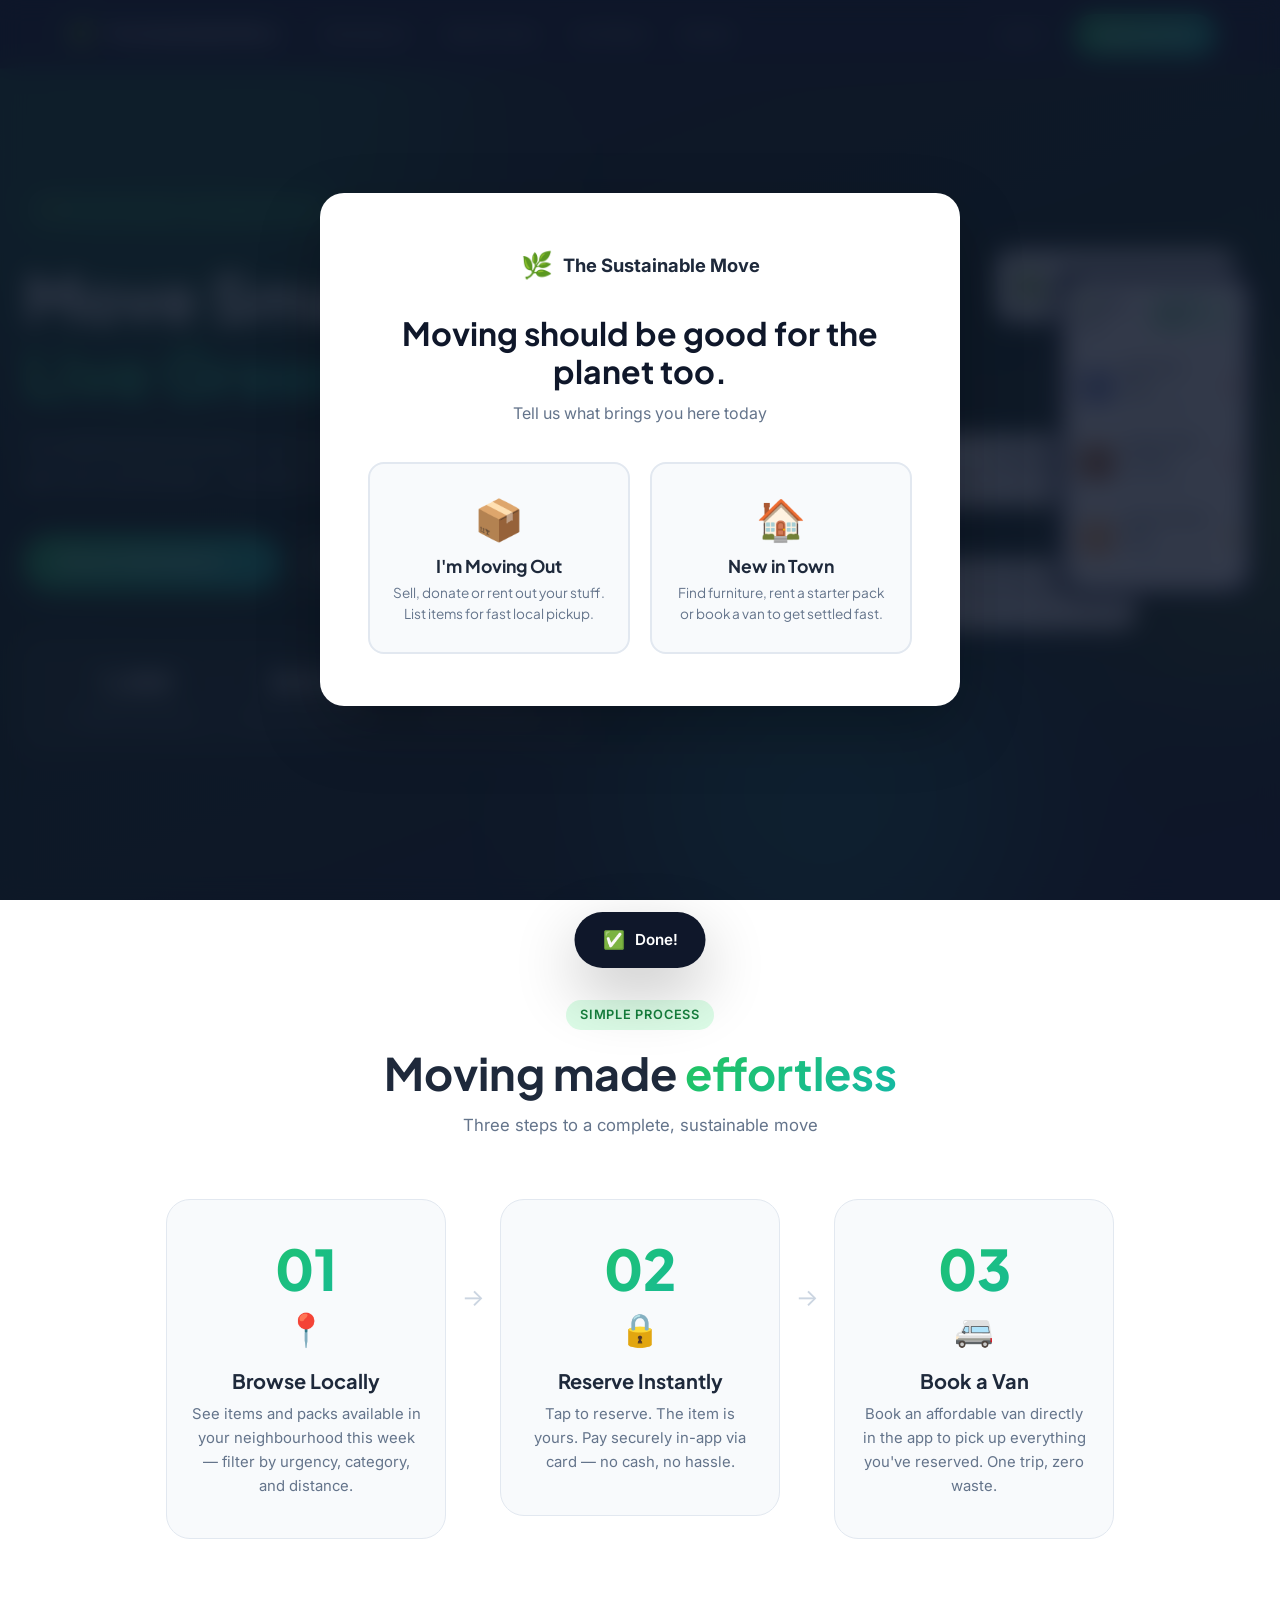
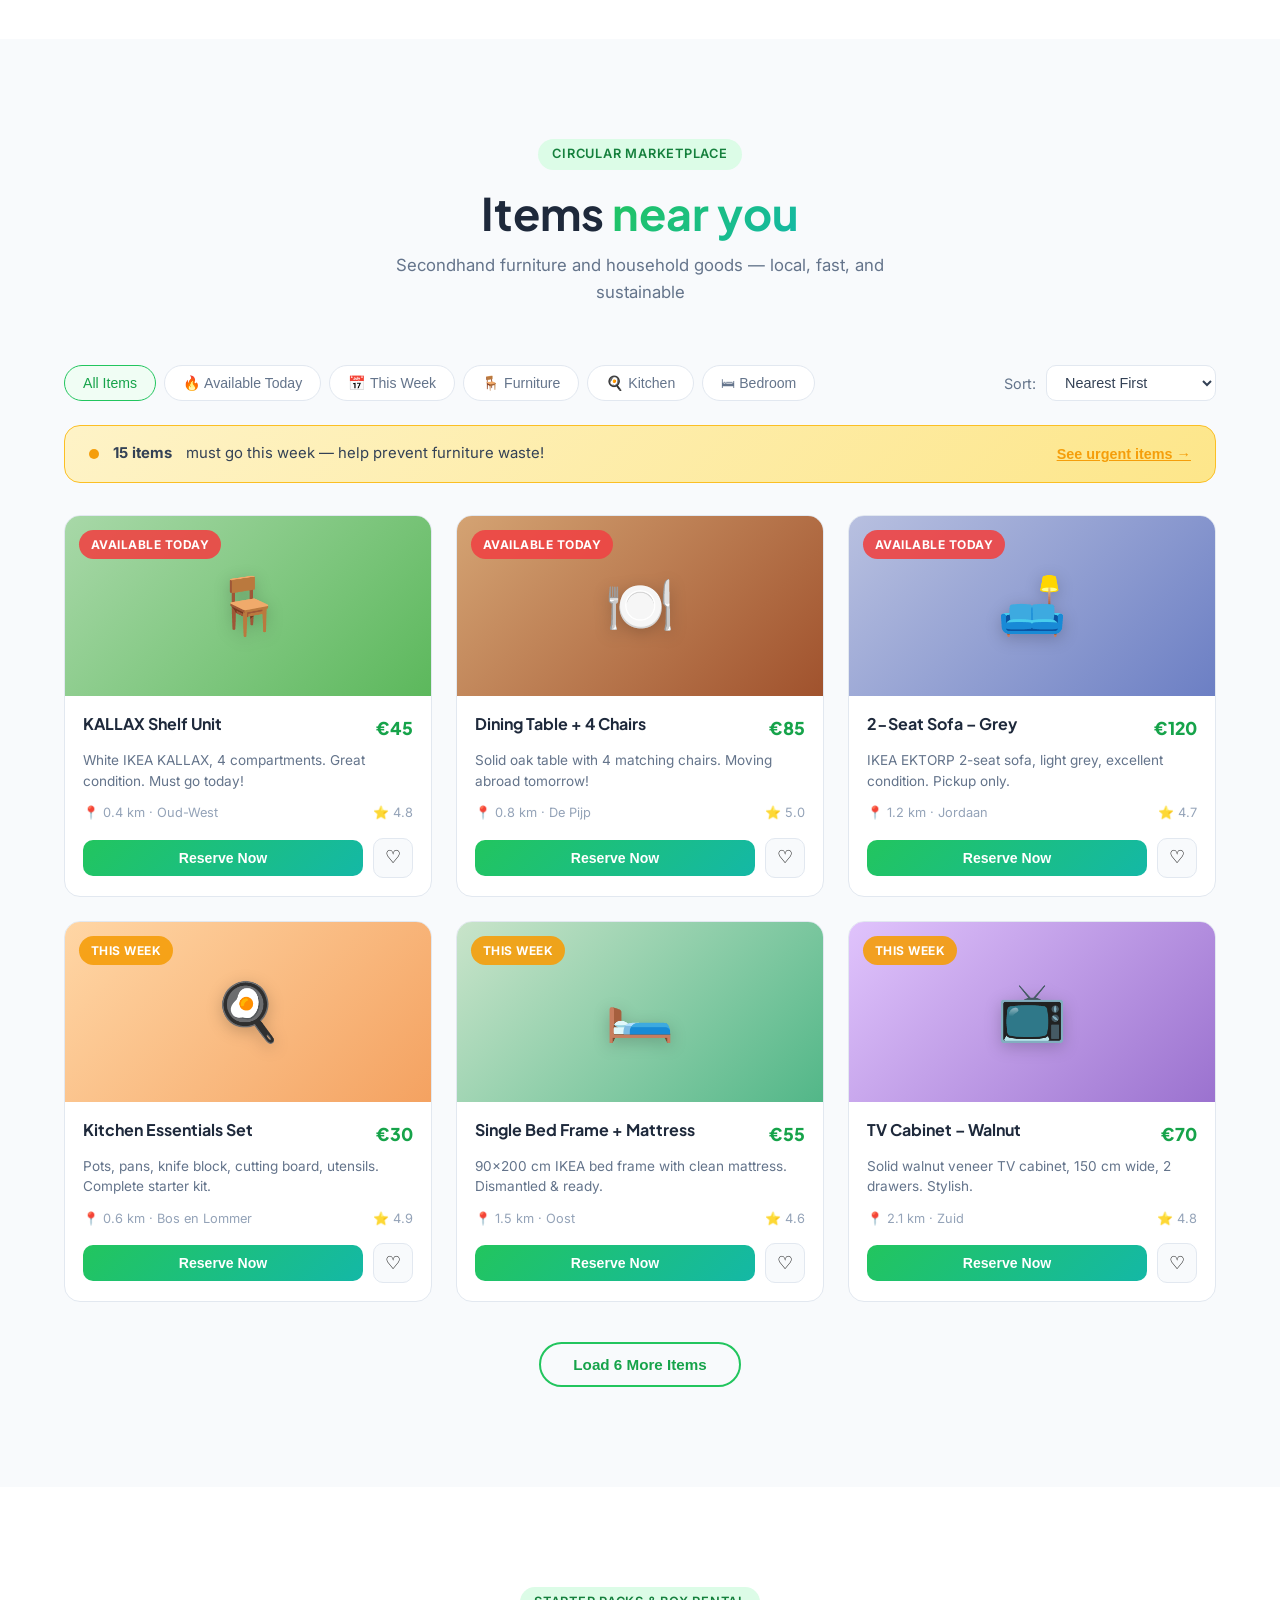
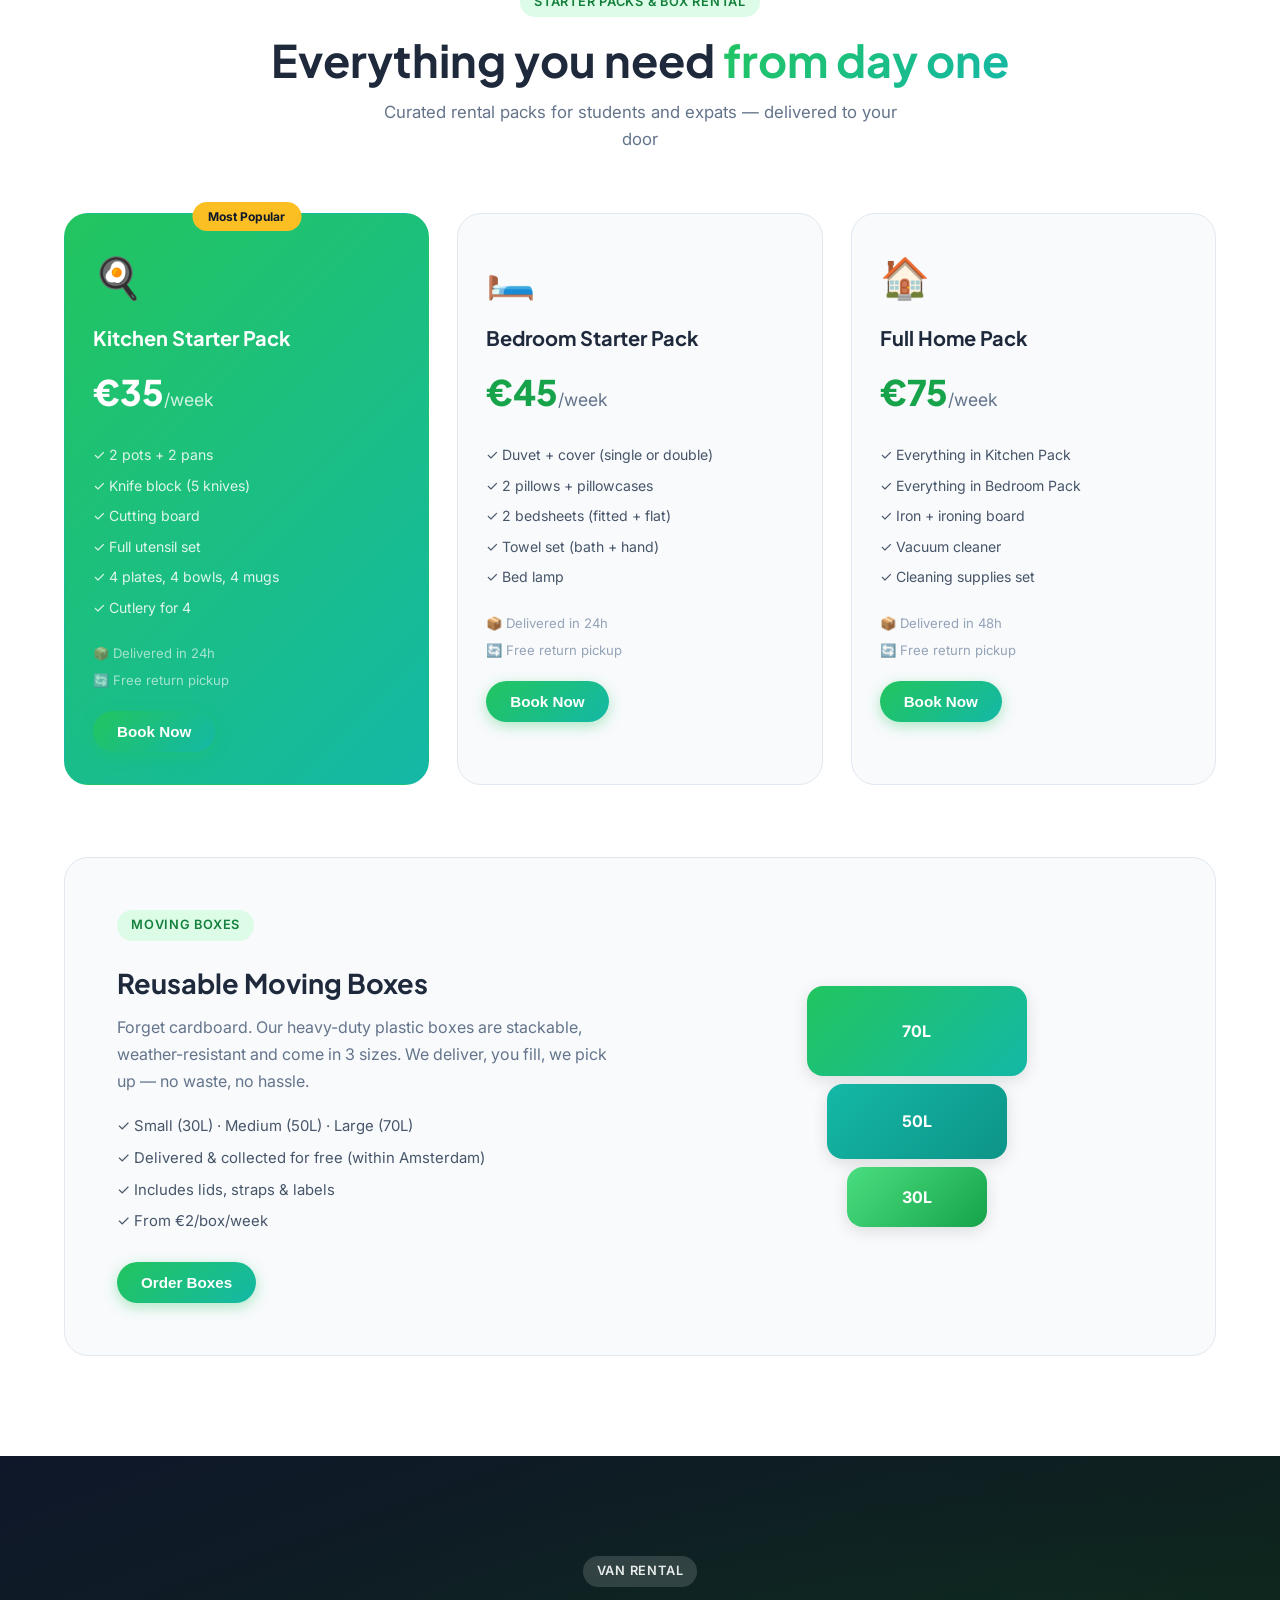
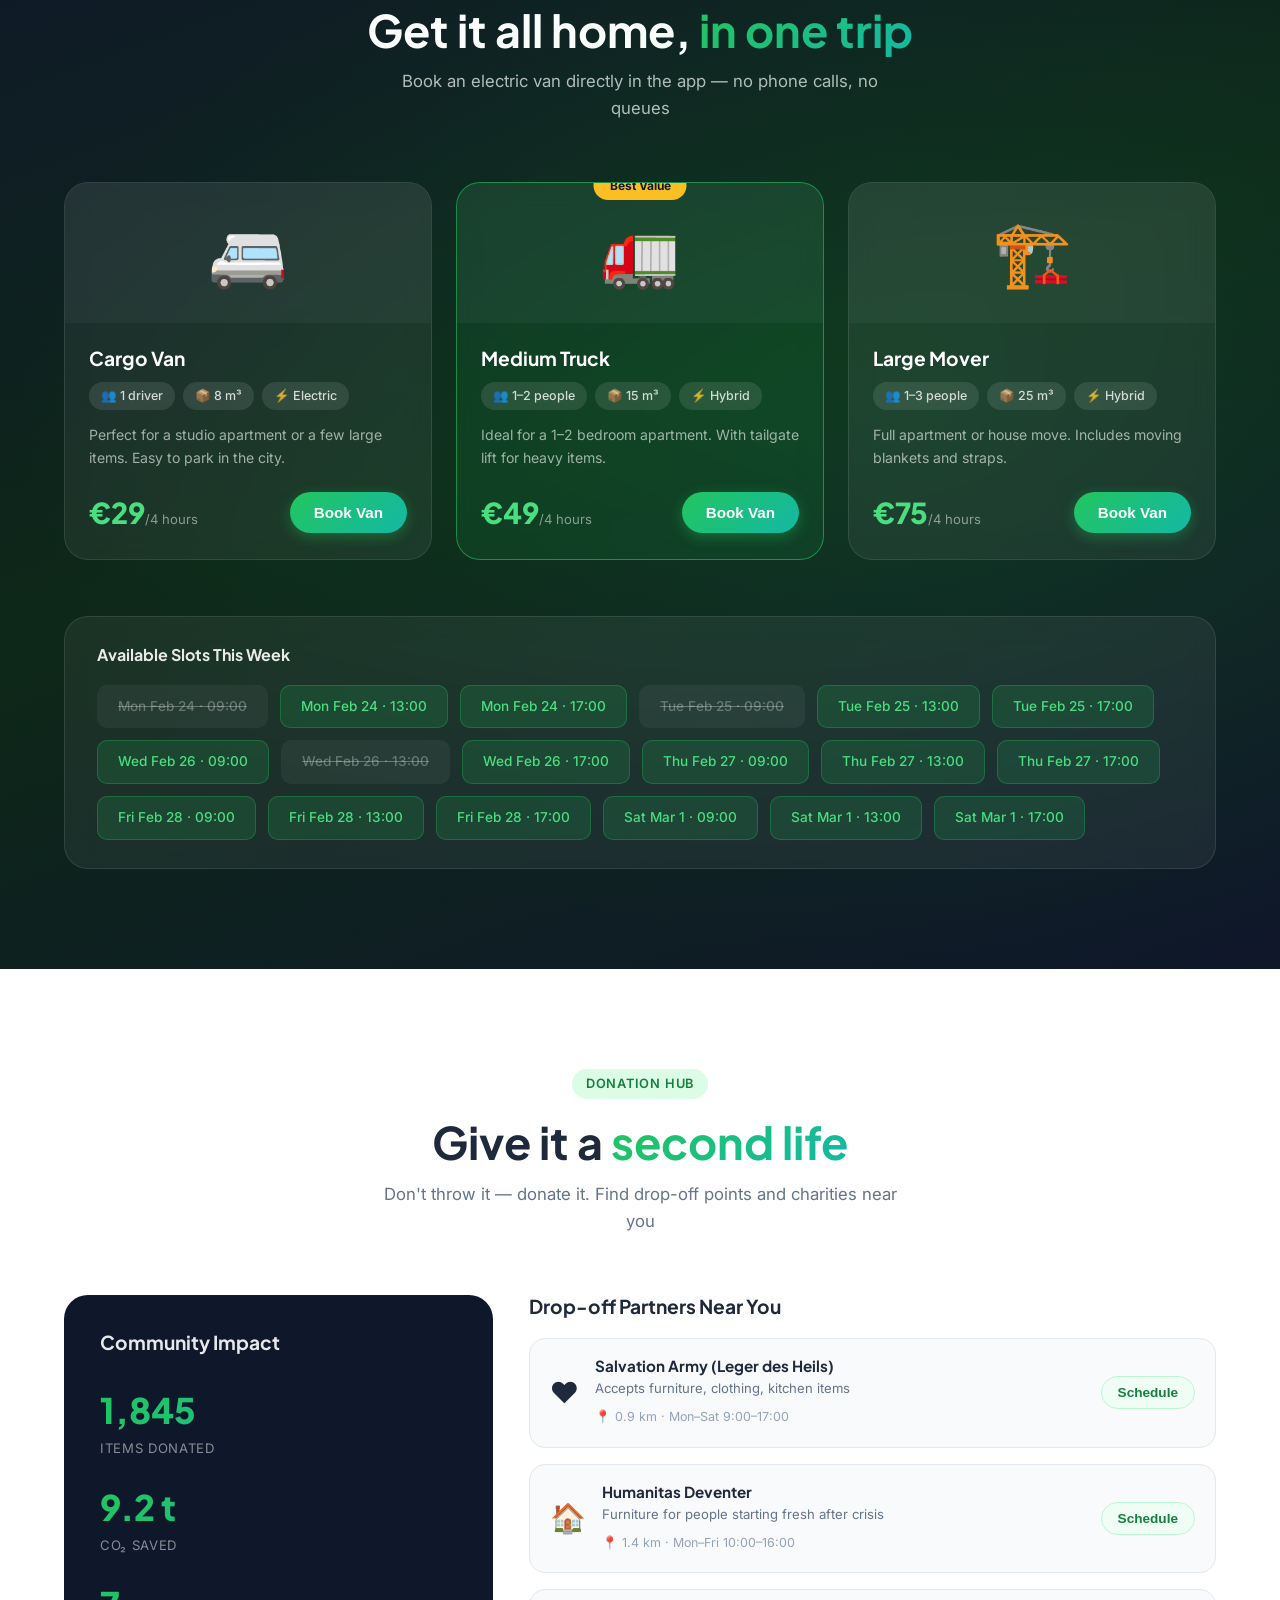
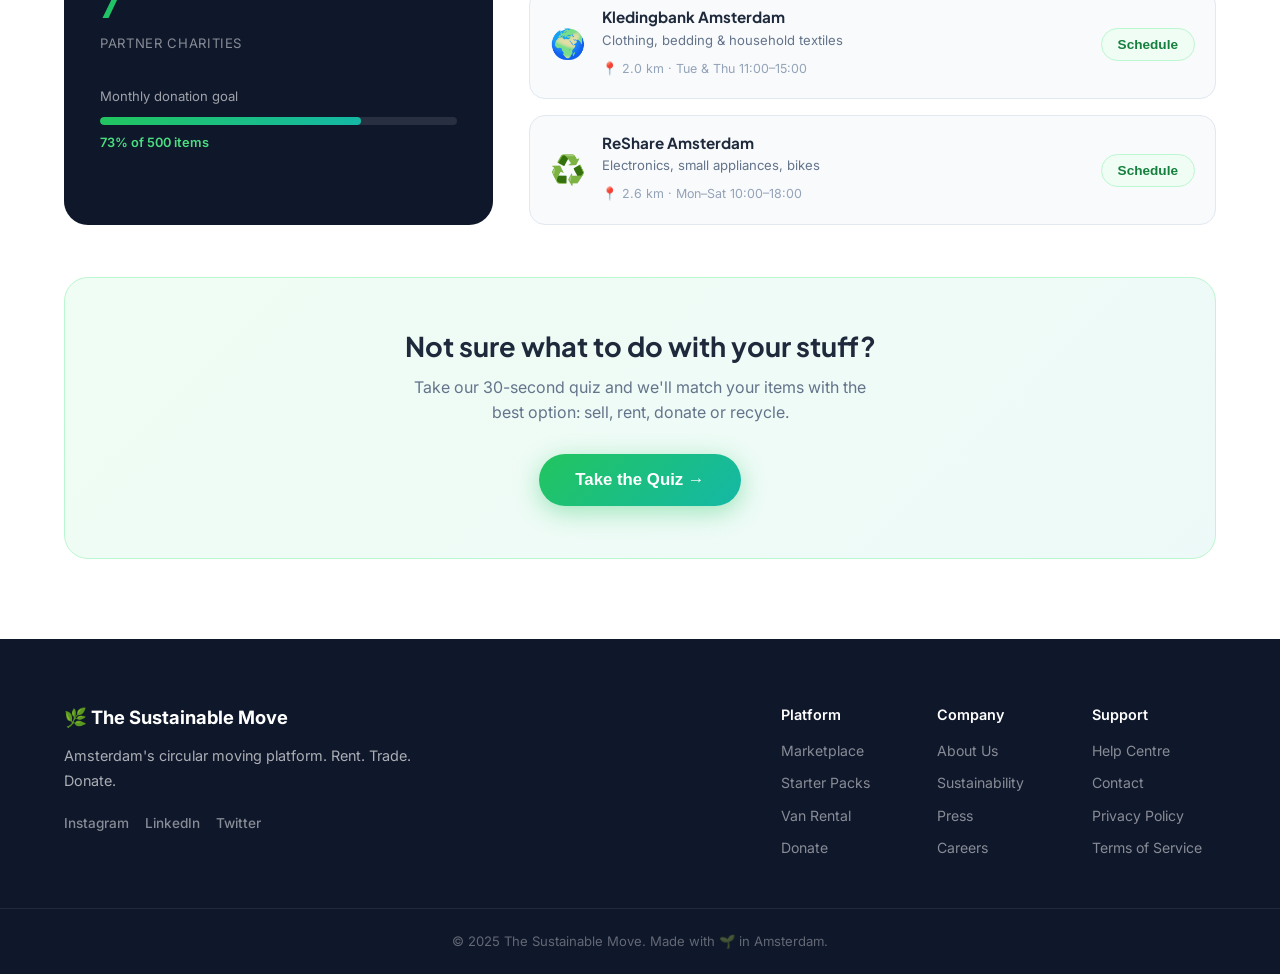
==== commit 979ce792: "Add files via upload" ====
--- a/index.html
+++ b/index.html
@@ -1,1041 +1,1041 @@
-<!DOCTYPE html>
-<html lang="en">
-
-<head>
-  <meta charset="UTF-8" />
-  <meta name="viewport" content="width=device-width, initial-scale=1.0" />
-  <title>The Sustainable Move – Circular Moving Platform</title>
-  <meta name="description"
-    content="The Sustainable Move: rent, trade, and donate your way to a greener home. Circular marketplace, starter packs, bus rental and donation hub – all in one place." />
-  <link rel="preconnect" href="https://fonts.googleapis.com" />
-  <link rel="preconnect" href="https://fonts.gstatic.com" crossorigin />
-  <link
-    href="https://fonts.googleapis.com/css2?family=Inter:wght@300;400;500;600;700;800;900&family=Plus+Jakarta+Sans:wght@400;500;600;700;800&display=swap"
-    rel="stylesheet" />
-  <link rel="stylesheet" href="styles.css" />
-  <script src="auth.js"></script>
-</head>
-
-<body>
-
-  <!-- ─── ONBOARDING OVERLAY ─── -->
-  <div id="onboarding-overlay" class="overlay active">
-    <div class="onboarding-card">
-      <div class="onboarding-logo">
-        <span class="logo-leaf">🌿</span>
-        <span class="logo-text">The Sustainable Move</span>
-      </div>
-      <h1 class="onboarding-title">Moving should be good for the planet too.</h1>
-      <p class="onboarding-sub">Tell us what brings you here today</p>
-      <div class="onboarding-choices">
-        <button id="btn-moving" class="choice-card" onclick="selectRole('moving')">
-          <div class="choice-icon">📦</div>
-          <h3>I'm Moving Out</h3>
-          <p>Sell, donate or rent out your stuff. List items for fast local pickup.</p>
-        </button>
-        <button id="btn-arriving" class="choice-card" onclick="selectRole('arriving')">
-          <div class="choice-icon">🏠</div>
-          <h3>New in Town</h3>
-          <p>Find furniture, rent a starter pack or book a van to get settled fast.</p>
-        </button>
-      </div>
-    </div>
-  </div>
-
-  <!-- ─── NAV ─── -->
-  <nav id="navbar" class="navbar">
-    <div class="nav-inner">
-      <a href="#" class="nav-logo">
-        <span class="logo-leaf">🌿</span>
-        <span>The Sustainable Move</span>
-      </a>
-      <ul class="nav-links">
-        <li><a href="#marketplace" class="nav-link">Marketplace</a></li>
-        <li><a href="#starter-packs" class="nav-link">Starter Packs</a></li>
-        <li><a href="#logistics" class="nav-link">Van Rental</a></li>
-        <li><a href="#donate" class="nav-link">Donate</a></li>
-      </ul>
-      <!-- Auth-aware nav actions (updated by JS) -->
-      <div class="nav-actions" id="nav-actions">
-        <!-- Injected by updateNavAuth() in app.js -->
-      </div>
-      <button class="hamburger" id="hamburger" onclick="toggleMenu()">☰</button>
-    </div>
-    <div class="nav-mobile" id="nav-mobile">
-      <a href="#marketplace" onclick="toggleMenu()">Marketplace</a>
-      <a href="#starter-packs" onclick="toggleMenu()">Starter Packs</a>
-      <a href="#logistics" onclick="toggleMenu()">Van Rental</a>
-      <a href="#donate" onclick="toggleMenu()">Donate</a>
-      <div class="nav-mobile-auth" id="nav-mobile-auth"></div>
-    </div>
-  </nav>
-
-  <!-- ─── HERO ─── -->
-  <section class="hero" id="home">
-    <div class="hero-bg-orbs">
-      <div class="orb orb-1"></div>
-      <div class="orb orb-2"></div>
-      <div class="orb orb-3"></div>
-    </div>
-    <div class="hero-content">
-      <div class="hero-badge">🌱 Circular Economy · Zero Waste Moving</div>
-      <h1 class="hero-title">
-        Move Smarter.<br />
-        <span class="gradient-text">Live Greener.</span>
-      </h1>
-      <p class="hero-desc">
-        The Netherlands first all-in-one sustainable moving platform. Buy, sell, rent, and donate — all within your
-        neighbourhood.
-      </p>
-      <div class="hero-buttons">
-        <button class="btn-hero-primary"
-          onclick="document.getElementById('marketplace').scrollIntoView({behavior:'smooth'})">
-          Browse Marketplace →
-        </button>
-        <button class="btn-hero-secondary"
-          onclick="document.getElementById('starter-packs').scrollIntoView({behavior:'smooth'})">
-          Discover Starter Packs
-        </button>
-      </div>
-      <div class="hero-stats">
-        <div class="stat">
-          <span class="stat-num">1,240</span>
-          <span class="stat-label">Items Available</span>
-        </div>
-        <div class="stat-divider"></div>
-        <div class="stat">
-          <span class="stat-num">340 kg</span>
-          <span class="stat-label">Waste Prevented</span>
-        </div>
-        <div class="stat-divider"></div>
-        <div class="stat">
-          <span class="stat-num">580+</span>
-          <span class="stat-label">Happy Movers</span>
-        </div>
-      </div>
-    </div>
-    <div class="hero-visual">
-      <div class="hero-card-stack">
-        <div class="floating-card card-a">
-          <span class="fc-icon">✅</span>
-          <div>
-            <strong>IKEA KALLAX reserved</strong>
-            <small>2 mins ago · €45</small>
-          </div>
-        </div>
-        <div class="floating-card card-b">
-          <span class="fc-icon">📦</span>
-          <div>
-            <strong>Starter Pack delivered!</strong>
-            <small>Oud-West · Today</small>
-          </div>
-        </div>
-        <div class="floating-card card-c">
-          <span class="fc-icon">🚐</span>
-          <div>
-            <strong>Van booked for Saturday</strong>
-            <small>€29 · 4h slot</small>
-          </div>
-        </div>
-        <div class="hero-phone-mock">
-          <div class="phone-screen">
-            <div class="phone-header">
-              <span>🌿 Near You</span>
-              <span class="phone-badge">Available Today</span>
-            </div>
-            <div class="phone-item">
-              <div class="phone-thumb thumb-1"></div>
-              <div>
-                <p>IKEA Sofa – Grey</p>
-                <small>€120 · 0.4 km</small>
-              </div>
-              <span class="urgency-dot"></span>
-            </div>
-            <div class="phone-item">
-              <div class="phone-thumb thumb-2"></div>
-              <div>
-                <p>Dining Table + 4 Chairs</p>
-                <small>€85 · 0.8 km</small>
-              </div>
-              <span class="urgency-dot"></span>
-            </div>
-            <div class="phone-item">
-              <div class="phone-thumb thumb-3"></div>
-              <div>
-                <p>Kitchen Starter Pack</p>
-                <small>€35/week · Rental</small>
-              </div>
-              <span class="urgency-dot yellow"></span>
-            </div>
-          </div>
-        </div>
-      </div>
-    </div>
-  </section>
-
-  <!-- ─── HOW IT WORKS ─── -->
-  <section class="how-it-works" id="how">
-    <div class="container">
-      <div class="section-header">
-        <div class="section-tag">Simple Process</div>
-        <h2>Moving made <span class="gradient-text">effortless</span></h2>
-        <p>Three steps to a complete, sustainable move</p>
-      </div>
-      <div class="steps">
-        <div class="step">
-          <div class="step-num">01</div>
-          <div class="step-icon">📍</div>
-          <h3>Browse Locally</h3>
-          <p>See items and packs available in your neighbourhood this week — filter by urgency, category, and distance.
-          </p>
-        </div>
-        <div class="step-arrow">→</div>
-        <div class="step">
-          <div class="step-num">02</div>
-          <div class="step-icon">🔒</div>
-          <h3>Reserve Instantly</h3>
-          <p>Tap to reserve. The item is yours. Pay securely in-app via card — no cash, no hassle.</p>
-        </div>
-        <div class="step-arrow">→</div>
-        <div class="step">
-          <div class="step-num">03</div>
-          <div class="step-icon">🚐</div>
-          <h3>Book a Van</h3>
-          <p>Book an affordable van directly in the app to pick up everything you've reserved. One trip, zero waste.</p>
-        </div>
-      </div>
-    </div>
-  </section>
-
-  <!-- ─── MARKETPLACE ─── -->
-  <section class="marketplace" id="marketplace">
-    <div class="container">
-      <div class="section-header">
-        <div class="section-tag">Circular Marketplace</div>
-        <h2>Items <span class="gradient-text">near you</span></h2>
-        <p>Secondhand furniture and household goods — local, fast, and sustainable</p>
-      </div>
-
-      <!-- Filters -->
-      <div class="market-filters">
-        <div class="filter-tabs">
-          <button class="filter-tab active" id="tab-all" onclick="filterItems('all', this)">All Items</button>
-          <button class="filter-tab urgent" id="tab-today" onclick="filterItems('today', this)">🔥 Available
-            Today</button>
-          <button class="filter-tab" id="tab-week" onclick="filterItems('week', this)">📅 This Week</button>
-          <button class="filter-tab" id="tab-furniture" onclick="filterItems('furniture', this)">🪑 Furniture</button>
-          <button class="filter-tab" id="tab-kitchen" onclick="filterItems('kitchen', this)">🍳 Kitchen</button>
-          <button class="filter-tab" id="tab-bedroom" onclick="filterItems('bedroom', this)">🛏 Bedroom</button>
-        </div>
-        <div class="filter-sort">
-          <label for="sort-select">Sort:</label>
-          <select id="sort-select" onchange="sortItems(this.value)">
-            <option value="distance">Nearest First</option>
-            <option value="price-low">Price: Low → High</option>
-            <option value="price-high">Price: High → Low</option>
-            <option value="urgency">Most Urgent</option>
-          </select>
-        </div>
-      </div>
-
-      <!-- Urgency Banner -->
-      <div class="urgency-banner" id="urgency-banner">
-        <span class="pulse-dot"></span>
-        <strong>15 items</strong> must go this week — help prevent furniture waste!
-        <button onclick="filterItems('today', document.getElementById('tab-today'))">See urgent items →</button>
-      </div>
-
-      <!-- Item Grid -->
-      <div class="items-grid" id="items-grid">
-
-        <div class="item-card" data-category="furniture" data-urgency="today" data-price="45" data-distance="0.4">
-          <div class="item-img" style="background: linear-gradient(135deg, #a8d8a8, #5cb85c);">
-            <span class="item-emoji">🪑</span>
-          </div>
-          <div class="urgency-badge today">Available Today</div>
-          <div class="item-info">
-            <div class="item-header">
-              <h4>KALLAX Shelf Unit</h4>
-              <span class="item-price">€45</span>
-            </div>
-            <p class="item-desc">White IKEA KALLAX, 4 compartments. Great condition. Must go today!</p>
-            <div class="item-meta">
-              <span>📍 0.4 km · Oud-West</span>
-              <span>⭐ 4.8</span>
-            </div>
-            <div class="item-actions">
-              <button class="btn-reserve" onclick="openReserveModal('KALLAX Shelf Unit', '€45')">Reserve Now</button>
-              <button class="btn-wishlist" onclick="toggleWishlist(this)">♡</button>
-            </div>
-          </div>
-        </div>
-
-        <div class="item-card" data-category="furniture" data-urgency="today" data-price="85" data-distance="0.8">
-          <div class="item-img" style="background: linear-gradient(135deg, #d4a373, #a0522d);">
-            <span class="item-emoji">🍽️</span>
-          </div>
-          <div class="urgency-badge today">Available Today</div>
-          <div class="item-info">
-            <div class="item-header">
-              <h4>Dining Table + 4 Chairs</h4>
-              <span class="item-price">€85</span>
-            </div>
-            <p class="item-desc">Solid oak table with 4 matching chairs. Moving abroad tomorrow!</p>
-            <div class="item-meta">
-              <span>📍 0.8 km · De Pijp</span>
-              <span>⭐ 5.0</span>
-            </div>
-            <div class="item-actions">
-              <button class="btn-reserve" onclick="openReserveModal('Dining Table + 4 Chairs', '€85')">Reserve
-                Now</button>
-              <button class="btn-wishlist" onclick="toggleWishlist(this)">♡</button>
-            </div>
-          </div>
-        </div>
-
-        <div class="item-card" data-category="bedroom" data-urgency="today" data-price="120" data-distance="1.2">
-          <div class="item-img" style="background: linear-gradient(135deg, #b8c0e0, #6c7fc4);">
-            <span class="item-emoji">🛋️</span>
-          </div>
-          <div class="urgency-badge today">Available Today</div>
-          <div class="item-info">
-            <div class="item-header">
-              <h4>2-Seat Sofa – Grey</h4>
-              <span class="item-price">€120</span>
-            </div>
-            <p class="item-desc">IKEA EKTORP 2-seat sofa, light grey, excellent condition. Pickup only.</p>
-            <div class="item-meta">
-              <span>📍 1.2 km · Jordaan</span>
-              <span>⭐ 4.7</span>
-            </div>
-            <div class="item-actions">
-              <button class="btn-reserve" onclick="openReserveModal('2-Seat Sofa – Grey', '€120')">Reserve Now</button>
-              <button class="btn-wishlist" onclick="toggleWishlist(this)">♡</button>
-            </div>
-          </div>
-        </div>
-
-        <div class="item-card" data-category="kitchen" data-urgency="week" data-price="30" data-distance="0.6">
-          <div class="item-img" style="background: linear-gradient(135deg, #ffd6a5, #f4a261);">
-            <span class="item-emoji">🍳</span>
-          </div>
-          <div class="urgency-badge week">This Week</div>
-          <div class="item-info">
-            <div class="item-header">
-              <h4>Kitchen Essentials Set</h4>
-              <span class="item-price">€30</span>
-            </div>
-            <p class="item-desc">Pots, pans, knife block, cutting board, utensils. Complete starter kit.</p>
-            <div class="item-meta">
-              <span>📍 0.6 km · Bos en Lommer</span>
-              <span>⭐ 4.9</span>
-            </div>
-            <div class="item-actions">
-              <button class="btn-reserve" onclick="openReserveModal('Kitchen Essentials Set', '€30')">Reserve
-                Now</button>
-              <button class="btn-wishlist" onclick="toggleWishlist(this)">♡</button>
-            </div>
-          </div>
-        </div>
-
-        <div class="item-card" data-category="bedroom" data-urgency="week" data-price="55" data-distance="1.5">
-          <div class="item-img" style="background: linear-gradient(135deg, #c9e4ca, #52b788);">
-            <span class="item-emoji">🛏️</span>
-          </div>
-          <div class="urgency-badge week">This Week</div>
-          <div class="item-info">
-            <div class="item-header">
-              <h4>Single Bed Frame + Mattress</h4>
-              <span class="item-price">€55</span>
-            </div>
-            <p class="item-desc">90x200 cm IKEA bed frame with clean mattress. Dismantled & ready.</p>
-            <div class="item-meta">
-              <span>📍 1.5 km · Oost</span>
-              <span>⭐ 4.6</span>
-            </div>
-            <div class="item-actions">
-              <button class="btn-reserve" onclick="openReserveModal('Single Bed Frame + Mattress', '€55')">Reserve
-                Now</button>
-              <button class="btn-wishlist" onclick="toggleWishlist(this)">♡</button>
-            </div>
-          </div>
-        </div>
-
-        <div class="item-card" data-category="furniture" data-urgency="week" data-price="70" data-distance="2.1">
-          <div class="item-img" style="background: linear-gradient(135deg, #e0c3fc, #9b72cf);">
-            <span class="item-emoji">📺</span>
-          </div>
-          <div class="urgency-badge week">This Week</div>
-          <div class="item-info">
-            <div class="item-header">
-              <h4>TV Cabinet – Walnut</h4>
-              <span class="item-price">€70</span>
-            </div>
-            <p class="item-desc">Solid walnut veneer TV cabinet, 150 cm wide, 2 drawers. Stylish.</p>
-            <div class="item-meta">
-              <span>📍 2.1 km · Zuid</span>
-              <span>⭐ 4.8</span>
-            </div>
-            <div class="item-actions">
-              <button class="btn-reserve" onclick="openReserveModal('TV Cabinet – Walnut', '€70')">Reserve Now</button>
-              <button class="btn-wishlist" onclick="toggleWishlist(this)">♡</button>
-            </div>
-          </div>
-        </div>
-
-      </div><!-- /items-grid -->
-
-      <div class="load-more-wrap">
-        <button class="btn-outline" id="load-more-btn" onclick="loadMore()">Load 6 More Items</button>
-      </div>
-    </div>
-  </section>
-
-  <!-- ─── STARTER PACKS ─── -->
-  <section class="starter-packs" id="starter-packs">
-    <div class="container">
-      <div class="section-header">
-        <div class="section-tag">Starter Packs & Box Rental</div>
-        <h2>Everything you need <span class="gradient-text">from day one</span></h2>
-        <p>Curated rental packs for students and expats — delivered to your door</p>
-      </div>
-      <div class="packs-grid">
-
-        <div class="pack-card featured">
-          <div class="pack-badge">Most Popular</div>
-          <div class="pack-icon">🍳</div>
-          <h3>Kitchen Starter Pack</h3>
-          <div class="pack-price"><span>€35</span>/week</div>
-          <ul class="pack-contents">
-            <li>✓ 2 pots + 2 pans</li>
-            <li>✓ Knife block (5 knives)</li>
-            <li>✓ Cutting board</li>
-            <li>✓ Full utensil set</li>
-            <li>✓ 4 plates, 4 bowls, 4 mugs</li>
-            <li>✓ Cutlery for 4</li>
-          </ul>
-          <div class="pack-meta">
-            <span>📦 Delivered in 24h</span>
-            <span>🔄 Free return pickup</span>
-          </div>
-          <button class="btn-primary" onclick="openBookingModal('Kitchen Starter Pack', '€35/week')">Book Now</button>
-        </div>
-
-        <div class="pack-card">
-          <div class="pack-icon">🛏️</div>
-          <h3>Bedroom Starter Pack</h3>
-          <div class="pack-price"><span>€45</span>/week</div>
-          <ul class="pack-contents">
-            <li>✓ Duvet + cover (single or double)</li>
-            <li>✓ 2 pillows + pillowcases</li>
-            <li>✓ 2 bedsheets (fitted + flat)</li>
-            <li>✓ Towel set (bath + hand)</li>
-            <li>✓ Bed lamp</li>
-          </ul>
-          <div class="pack-meta">
-            <span>📦 Delivered in 24h</span>
-            <span>🔄 Free return pickup</span>
-          </div>
-          <button class="btn-primary" onclick="openBookingModal('Bedroom Starter Pack', '€45/week')">Book Now</button>
-        </div>
-
-        <div class="pack-card">
-          <div class="pack-icon">🏠</div>
-          <h3>Full Home Pack</h3>
-          <div class="pack-price"><span>€75</span>/week</div>
-          <ul class="pack-contents">
-            <li>✓ Everything in Kitchen Pack</li>
-            <li>✓ Everything in Bedroom Pack</li>
-            <li>✓ Iron + ironing board</li>
-            <li>✓ Vacuum cleaner</li>
-            <li>✓ Cleaning supplies set</li>
-          </ul>
-          <div class="pack-meta">
-            <span>📦 Delivered in 48h</span>
-            <span>🔄 Free return pickup</span>
-          </div>
-          <button class="btn-primary" onclick="openBookingModal('Full Home Pack', '€75/week')">Book Now</button>
-        </div>
-
-      </div>
-
-      <!-- Moving Box Rental -->
-      <div class="box-rental">
-        <div class="box-rental-text">
-          <div class="section-tag" style="justify-content:flex-start; display:inline-flex">Moving Boxes</div>
-          <h3>Reusable Moving Boxes</h3>
-          <p>Forget cardboard. Our heavy-duty plastic boxes are stackable, weather-resistant and come in 3 sizes. We
-            deliver, you fill, we pick up — no waste, no hassle.</p>
-          <ul class="box-features">
-            <li>✓ Small (30L) · Medium (50L) · Large (70L)</li>
-            <li>✓ Delivered & collected for free (within Amsterdam)</li>
-            <li>✓ Includes lids, straps & labels</li>
-            <li>✓ From €2/box/week</li>
-          </ul>
-          <button class="btn-primary" onclick="openBoxModal()">Order Boxes</button>
-        </div>
-        <div class="box-rental-visual">
-          <div class="box-stack">
-            <div class="box large">70L</div>
-            <div class="box medium">50L</div>
-            <div class="box small">30L</div>
-          </div>
-        </div>
-      </div>
-    </div>
-  </section>
-
-  <!-- ─── LOGISTICS ─── -->
-  <section class="logistics" id="logistics">
-    <div class="container">
-      <div class="section-header light">
-        <div class="section-tag light">Van Rental</div>
-        <h2>Get it all home, <span class="gradient-text">in one trip</span></h2>
-        <p>Book an electric van directly in the app — no phone calls, no queues</p>
-      </div>
-      <div class="van-options">
-
-        <div class="van-card">
-          <div class="van-img van-img-1">🚐</div>
-          <div class="van-info">
-            <h3>Cargo Van</h3>
-            <div class="van-specs">
-              <span>👥 1 driver</span>
-              <span>📦 8 m³</span>
-              <span>⚡ Electric</span>
-            </div>
-            <p>Perfect for a studio apartment or a few large items. Easy to park in the city.</p>
-            <div class="van-price-row">
-              <div class="van-price"><strong>€29</strong><small>/4 hours</small></div>
-              <button class="btn-primary" onclick="openVanModal('Cargo Van', '€29/4h')">Book Van</button>
-            </div>
-          </div>
-        </div>
-
-        <div class="van-card featured-van">
-          <div class="van-badge">Best Value</div>
-          <div class="van-img van-img-2">🚛</div>
-          <div class="van-info">
-            <h3>Medium Truck</h3>
-            <div class="van-specs">
-              <span>👥 1–2 people</span>
-              <span>📦 15 m³</span>
-              <span>⚡ Hybrid</span>
-            </div>
-            <p>Ideal for a 1–2 bedroom apartment. With tailgate lift for heavy items.</p>
-            <div class="van-price-row">
-              <div class="van-price"><strong>€49</strong><small>/4 hours</small></div>
-              <button class="btn-primary" onclick="openVanModal('Medium Truck', '€49/4h')">Book Van</button>
-            </div>
-          </div>
-        </div>
-
-        <div class="van-card">
-          <div class="van-img van-img-3">🏗️</div>
-          <div class="van-info">
-            <h3>Large Mover</h3>
-            <div class="van-specs">
-              <span>👥 1–3 people</span>
-              <span>📦 25 m³</span>
-              <span>⚡ Hybrid</span>
-            </div>
-            <p>Full apartment or house move. Includes moving blankets and straps.</p>
-            <div class="van-price-row">
-              <div class="van-price"><strong>€75</strong><small>/4 hours</small></div>
-              <button class="btn-primary" onclick="openVanModal('Large Mover', '€75/4h')">Book Van</button>
-            </div>
-          </div>
-        </div>
-
-      </div>
-
-      <!-- Availability Calendar -->
-      <div class="availability-strip">
-        <h4>Available Slots This Week</h4>
-        <div class="slots-row" id="slots-row"></div>
-      </div>
-
-    </div>
-  </section>
-
-  <!-- ─── DONATE ─── -->
-  <section class="donate" id="donate">
-    <div class="container">
-      <div class="section-header">
-        <div class="section-tag">Donation Hub</div>
-        <h2>Give it a <span class="gradient-text">second life</span></h2>
-        <p>Don't throw it — donate it. Find drop-off points and charities near you</p>
-      </div>
-
-      <div class="donate-grid">
-        <div class="donate-stats-panel">
-          <h3>Community Impact</h3>
-          <div class="impact-stats">
-            <div class="impact-stat">
-              <div class="impact-num">2,840</div>
-              <div class="impact-label">Items donated</div>
-            </div>
-            <div class="impact-stat">
-              <div class="impact-num">14.2 t</div>
-              <div class="impact-label">CO₂ saved</div>
-            </div>
-            <div class="impact-stat">
-              <div class="impact-num">12</div>
-              <div class="impact-label">Partner charities</div>
-            </div>
-          </div>
-          <div class="impact-bar-wrap">
-            <div class="impact-bar-label">Monthly donation goal</div>
-            <div class="impact-bar">
-              <div class="impact-bar-fill" style="width: 73%"></div>
-            </div>
-            <div class="impact-bar-pct">73% of 500 items</div>
-          </div>
-        </div>
-
-        <div class="donate-orgs">
-          <h3>Drop-off Partners Near You</h3>
-          <div class="org-list">
-
-            <div class="org-card">
-              <div class="org-icon">❤️</div>
-              <div class="org-info">
-                <h4>Salvation Army (Leger des Heils)</h4>
-                <p>Accepts furniture, clothing, kitchen items</p>
-                <span class="org-dist">📍 0.9 km · Mon–Sat 9:00–17:00</span>
-              </div>
-              <button class="btn-sm" onclick="openDonateModal('Salvation Army')">Schedule</button>
-            </div>
-
-            <div class="org-card">
-              <div class="org-icon">🏠</div>
-              <div class="org-info">
-                <h4>Humanitas Deventer</h4>
-                <p>Furniture for people starting fresh after crisis</p>
-                <span class="org-dist">📍 1.4 km · Mon–Fri 10:00–16:00</span>
-              </div>
-              <button class="btn-sm" onclick="openDonateModal('Humanitas Deventer')">Schedule</button>
-            </div>
-
-            <div class="org-card">
-              <div class="org-icon">🌍</div>
-              <div class="org-info">
-                <h4>Kledingbank Amsterdam</h4>
-                <p>Clothing, bedding & household textiles</p>
-                <span class="org-dist">📍 2.0 km · Tue & Thu 11:00–15:00</span>
-              </div>
-              <button class="btn-sm" onclick="openDonateModal('Kledingbank Amsterdam')">Schedule</button>
-            </div>
-
-            <div class="org-card">
-              <div class="org-icon">♻️</div>
-              <div class="org-info">
-                <h4>ReShare Amsterdam</h4>
-                <p>Electronics, small appliances, bikes</p>
-                <span class="org-dist">📍 2.6 km · Mon–Sat 10:00–18:00</span>
-              </div>
-              <button class="btn-sm" onclick="openDonateModal('ReShare Amsterdam')">Schedule</button>
-            </div>
-
-          </div>
-        </div>
-
-      </div>
-
-      <div class="donate-cta">
-        <div class="donate-cta-content">
-          <h3>Not sure what to do with your stuff?</h3>
-          <p>Take our 30-second quiz and we'll match your items with the best option: sell, rent, donate or recycle.</p>
-          <button class="btn-hero-primary" onclick="openQuizModal()">Take the Quiz →</button>
-        </div>
-      </div>
-
-    </div>
-  </section>
-
-  <!-- ─── MY ACCOUNT DASHBOARD ─── -->
-  <section class="dashboard" id="dashboard" style="display:none;">
-    <div class="container">
-      <div class="section-header">
-        <div class="section-tag">My Account</div>
-        <h2>Welcome back, <span class="gradient-text" id="dash-name">Mover</span></h2>
-        <p>Your reservations, listings, and rentals — all in one place</p>
-      </div>
-
-      <div class="dash-tabs">
-        <button class="dash-tab active" onclick="switchDashTab('reservations', this)">📋 My Reservations</button>
-        <button class="dash-tab" onclick="switchDashTab('listings', this)">🏷️ My Listings</button>
-        <button class="dash-tab" onclick="switchDashTab('rentals', this)">📦 My Rentals</button>
-        <button class="dash-tab" onclick="switchDashTab('donations', this)">❤️ My Donations</button>
-      </div>
-
-      <div class="dash-panel" id="dash-reservations"></div>
-      <div class="dash-panel" id="dash-listings" style="display:none;"></div>
-      <div class="dash-panel" id="dash-rentals" style="display:none;"></div>
-      <div class="dash-panel" id="dash-donations" style="display:none;"></div>
-    </div>
-  </section>
-
-  <!-- ─── FOOTER ─── -->
-  <footer class="footer">
-    <div class="footer-inner">
-      <div class="footer-brand">
-        <div class="footer-logo">🌿 The Sustainable Move</div>
-        <p>Amsterdam's circular moving platform. Rent. Trade. Donate.</p>
-        <div class="footer-socials">
-          <a href="#" class="social-link">Instagram</a>
-          <a href="#" class="social-link">LinkedIn</a>
-          <a href="#" class="social-link">Twitter</a>
-        </div>
-      </div>
-      <div class="footer-links">
-        <div class="footer-col">
-          <h5>Platform</h5>
-          <a href="#marketplace">Marketplace</a>
-          <a href="#starter-packs">Starter Packs</a>
-          <a href="#logistics">Van Rental</a>
-          <a href="#donate">Donate</a>
-        </div>
-        <div class="footer-col">
-          <h5>Company</h5>
-          <a href="#">About Us</a>
-          <a href="#">Sustainability</a>
-          <a href="#">Press</a>
-          <a href="#">Careers</a>
-        </div>
-        <div class="footer-col">
-          <h5>Support</h5>
-          <a href="#">Help Centre</a>
-          <a href="#">Contact</a>
-          <a href="#">Privacy Policy</a>
-          <a href="#">Terms of Service</a>
-        </div>
-      </div>
-    </div>
-    <div class="footer-bottom">
-      <p>© 2025 The Sustainable Move. Made with 🌱 in Amsterdam.</p>
-    </div>
-  </footer>
-
-  <!-- ─── MODALS ─── -->
-
-  <!-- Sign Up Modal -->
-  <div class="modal-overlay" id="signup-modal" onclick="closeModal('signup-modal')">
-    <div class="modal" onclick="event.stopPropagation()">
-      <button class="modal-close" onclick="closeModal('signup-modal')">✕</button>
-      <div class="auth-modal-header">
-        <div class="auth-modal-logo">🌿</div>
-        <h2 class="modal-title">Create your account</h2>
-        <p class="auth-modal-sub">Join Amsterdam's circular moving platform</p>
-      </div>
-      <div id="signup-error" class="auth-error" style="display:none;"></div>
-      <form id="signup-form" onsubmit="handleSignUp(event)">
-        <div class="form-group">
-          <label>Full Name</label>
-          <input type="text" id="signup-name" placeholder="Anna Müller" required />
-        </div>
-        <div class="form-group">
-          <label>Email Address</label>
-          <input type="email" id="signup-email" placeholder="anna@email.com" required />
-        </div>
-        <div class="form-group">
-          <label>Password <small style="color:var(--slate-400);">(min 6 characters)</small></label>
-          <input type="password" id="signup-password" placeholder="••••••••" required />
-        </div>
-        <div class="form-group">
-          <label>I want to…</label>
-          <div class="role-options">
-            <label class="role-opt active"><input type="radio" name="role" value="both" checked /> 🔄 Buy & Sell</label>
-            <label class="role-opt"><input type="radio" name="role" value="buyer" /> 🛍️ Buy Only</label>
-            <label class="role-opt"><input type="radio" name="role" value="seller" /> 🏷️ Sell Only</label>
-          </div>
-        </div>
-        <button type="submit" class="btn-primary full-width" id="signup-submit">Create Account</button>
-      </form>
-      <p class="auth-switch">Already have an account? <button class="auth-link" onclick="switchAuthModal('login')">Log
-          in</button></p>
-    </div>
-  </div>
-
-  <!-- Log In Modal -->
-  <div class="modal-overlay" id="login-modal" onclick="closeModal('login-modal')">
-    <div class="modal" onclick="event.stopPropagation()">
-      <button class="modal-close" onclick="closeModal('login-modal')">✕</button>
-      <div class="auth-modal-header">
-        <div class="auth-modal-logo">🌿</div>
-        <h2 class="modal-title">Welcome back</h2>
-        <p class="auth-modal-sub">Log in to your account</p>
-      </div>
-      <div id="login-error" class="auth-error" style="display:none;"></div>
-      <form id="login-form" onsubmit="handleLogIn(event)">
-        <div class="form-group">
-          <label>Email Address</label>
-          <input type="email" id="login-email" placeholder="anna@email.com" required />
-        </div>
-        <div class="form-group">
-          <label>Password</label>
-          <input type="password" id="login-password" placeholder="••••••••" required />
-        </div>
-        <button type="submit" class="btn-primary full-width" id="login-submit">Log In</button>
-      </form>
-      <p class="auth-switch">Don't have an account? <button class="auth-link" onclick="switchAuthModal('signup')">Sign
-          up</button></p>
-    </div>
-  </div>
-
-  <!-- Reserve Modal -->
-  <div class="modal-overlay" id="reserve-modal" onclick="closeModal('reserve-modal')">
-    <div class="modal" onclick="event.stopPropagation()">
-      <button class="modal-close" onclick="closeModal('reserve-modal')">✕</button>
-      <h2 class="modal-title">Reserve Item</h2>
-      <div id="reserve-item-info"></div>
-      <form onsubmit="handleReserve(event)">
-        <div class="form-group">
-          <label>Preferred Pickup Date</label>
-          <input type="date" id="reserve-date" required />
-        </div>
-        <div class="form-group">
-          <label>Message to Seller (optional)</label>
-          <textarea id="reserve-msg" placeholder="I can pick up anytime after 5pm..." rows="2"></textarea>
-        </div>
-        <div class="form-group">
-          <label>Payment Method</label>
-          <div class="payment-options">
-            <label class="pay-opt active"><input type="radio" name="pay" value="card" checked /> 💳 Card</label>
-            <label class="pay-opt"><input type="radio" name="pay" value="ideal" /> 🏦 iDEAL</label>
-            <label class="pay-opt"><input type="radio" name="pay" value="paypal" /> 🅿️ PayPal</label>
-          </div>
-        </div>
-        <button type="submit" class="btn-primary full-width">Confirm Reservation</button>
-      </form>
-    </div>
-  </div>
-
-  <!-- Booking Modal (Packs) -->
-  <div class="modal-overlay" id="booking-modal" onclick="closeModal('booking-modal')">
-    <div class="modal" onclick="event.stopPropagation()">
-      <button class="modal-close" onclick="closeModal('booking-modal')">✕</button>
-      <h2 class="modal-title">Book Starter Pack</h2>
-      <div id="booking-item-info"></div>
-      <form onsubmit="handleBooking(event)">
-        <div class="form-group">
-          <label>Your Name</label>
-          <input type="text" placeholder="Anna Müller" required />
-        </div>
-        <div class="form-group">
-          <label>Delivery Address</label>
-          <input type="text" placeholder="Keizersgracht 123, Amsterdam" required />
-        </div>
-        <div class="form-group">
-          <label>Delivery Date</label>
-          <input type="date" required />
-        </div>
-        <div class="form-group">
-          <label>Rental Duration</label>
-          <select>
-            <option>1 week</option>
-            <option>2 weeks</option>
-            <option>1 month</option>
-            <option>3 months</option>
-          </select>
-        </div>
-        <div class="form-group">
-          <label>Payment Method</label>
-          <div class="payment-options">
-            <label class="pay-opt active"><input type="radio" name="pay2" value="card" checked /> 💳 Card</label>
-            <label class="pay-opt"><input type="radio" name="pay2" value="ideal" /> 🏦 iDEAL</label>
-            <label class="pay-opt"><input type="radio" name="pay2" value="paypal" /> 🅿️ PayPal</label>
-          </div>
-        </div>
-        <button type="submit" class="btn-primary full-width">Confirm Booking</button>
-      </form>
-    </div>
-  </div>
-
-  <!-- Van Modal -->
-  <div class="modal-overlay" id="van-modal" onclick="closeModal('van-modal')">
-    <div class="modal" onclick="event.stopPropagation()">
-      <button class="modal-close" onclick="closeModal('van-modal')">✕</button>
-      <h2 class="modal-title">Book a Van</h2>
-      <div id="van-item-info"></div>
-      <form onsubmit="handleVanBooking(event)">
-        <div class="form-group">
-          <label>Your Name</label>
-          <input type="text" placeholder="Marco Rossi" required />
-        </div>
-        <div class="form-group">
-          <label>Pickup Address</label>
-          <input type="text" placeholder="Prinsengracht 456, Amsterdam" required />
-        </div>
-        <div class="form-group">
-          <label>Drop-off Address</label>
-          <input type="text" placeholder="Amstelveenseweg 789, Amsterdam" required />
-        </div>
-        <div class="form-group">
-          <label>Date & Time</label>
-          <input type="datetime-local" required />
-        </div>
-        <div class="form-group">
-          <label>Duration</label>
-          <select>
-            <option>4 hours</option>
-            <option>8 hours (full day)</option>
-          </select>
-        </div>
-        <div class="form-group">
-          <label>Payment Method</label>
-          <div class="payment-options">
-            <label class="pay-opt active"><input type="radio" name="pay3" value="card" checked /> 💳 Card</label>
-            <label class="pay-opt"><input type="radio" name="pay3" value="ideal" /> 🏦 iDEAL</label>
-          </div>
-        </div>
-        <button type="submit" class="btn-primary full-width">Confirm Van Booking</button>
-      </form>
-    </div>
-  </div>
-
-  <!-- Donate Modal -->
-  <div class="modal-overlay" id="donate-modal" onclick="closeModal('donate-modal')">
-    <div class="modal" onclick="event.stopPropagation()">
-      <button class="modal-close" onclick="closeModal('donate-modal')">✕</button>
-      <h2 class="modal-title">Schedule a Donation</h2>
-      <div id="donate-org-info"></div>
-      <form onsubmit="handleDonate(event)">
-        <div class="form-group">
-          <label>Your Name</label>
-          <input type="text" placeholder="Sophie Janssen" required />
-        </div>
-        <div class="form-group">
-          <label>What would you like to donate?</label>
-          <textarea placeholder="e.g. sofa, kitchen items, clothing..." rows="3"></textarea>
-        </div>
-        <div class="form-group">
-          <label>Preferred Drop-off Date</label>
-          <input type="date" required />
-        </div>
-        <div class="form-group">
-          <label>Need pickup? (€10 fee)</label>
-          <div class="toggle-row">
-            <span>Home pickup</span>
-            <label class="toggle">
-              <input type="checkbox" id="pickup-toggle" />
-              <span class="toggle-slider"></span>
-            </label>
-          </div>
-        </div>
-        <button type="submit" class="btn-primary full-width">Schedule Donation</button>
-      </form>
-    </div>
-  </div>
-
-  <!-- Box Order Modal -->
-  <div class="modal-overlay" id="box-modal" onclick="closeModal('box-modal')">
-    <div class="modal" onclick="event.stopPropagation()">
-      <button class="modal-close" onclick="closeModal('box-modal')">✕</button>
-      <h2 class="modal-title">Order Moving Boxes</h2>
-      <div class="box-order-form">
-        <div class="box-qty-row">
-          <div class="box-qty-item">
-            <label>Small (30L) — €2/week</label>
-            <div class="qty-ctrl">
-              <button type="button" onclick="changeQty('sm', -1)">−</button>
-              <span id="qty-sm">0</span>
-              <button type="button" onclick="changeQty('sm', 1)">+</button>
-            </div>
-          </div>
-          <div class="box-qty-item">
-            <label>Medium (50L) — €3/week</label>
-            <div class="qty-ctrl">
-              <button type="button" onclick="changeQty('md', -1)">−</button>
-              <span id="qty-md">0</span>
-              <button type="button" onclick="changeQty('md', 1)">+</button>
-            </div>
-          </div>
-          <div class="box-qty-item">
-            <label>Large (70L) — €4/week</label>
-            <div class="qty-ctrl">
-              <button type="button" onclick="changeQty('lg', -1)">−</button>
-              <span id="qty-lg">0</span>
-              <button type="button" onclick="changeQty('lg', 1)">+</button>
-            </div>
-          </div>
-        </div>
-        <div class="box-total">Total: <strong id="box-total">€0</strong>/week</div>
-        <form onsubmit="handleBoxOrder(event)">
-          <div class="form-group">
-            <label>Delivery Address</label>
-            <input type="text" placeholder="Herengracht 200, Amsterdam" required />
-          </div>
-          <div class="form-group">
-            <label>Delivery Date</label>
-            <input type="date" required />
-          </div>
-          <button type="submit" class="btn-primary full-width">Order Boxes</button>
-        </form>
-      </div>
-    </div>
-  </div>
-
-  <!-- List Item Modal -->
-  <div class="modal-overlay" id="list-item-modal" onclick="closeModal('list-item-modal')">
-    <div class="modal" onclick="event.stopPropagation()">
-      <button class="modal-close" onclick="closeModal('list-item-modal')">✕</button>
-      <h2 class="modal-title">List an Item</h2>
-      <form onsubmit="handleListItem(event)">
-        <div class="form-group">
-          <label>Item Name</label>
-          <input type="text" placeholder="IKEA BILLY Bookcase" required />
-        </div>
-        <div class="form-group">
-          <label>Category</label>
-          <select>
-            <option>Furniture</option>
-            <option>Kitchen</option>
-            <option>Bedroom</option>
-            <option>Electronics</option>
-            <option>Other</option>
-          </select>
-        </div>
-        <div class="form-group">
-          <label>Price (€)</label>
-          <input type="number" placeholder="0" min="0" required />
-        </div>
-        <div class="form-group">
-          <label>Availability</label>
-          <select>
-            <option>Available Today</option>
-            <option>Available This Week</option>
-            <option>Flexible</option>
-          </select>
-        </div>
-        <div class="form-group">
-          <label>Description</label>
-          <textarea placeholder="Condition, dimensions, pickup notes..." rows="3"></textarea>
-        </div>
-        <div class="form-group">
-          <label>Your Email</label>
-          <input type="email" placeholder="you@email.com" required />
-        </div>
-        <button type="submit" class="btn-primary full-width">Publish Listing</button>
-      </form>
-    </div>
-  </div>
-
-  <!-- Quiz Modal -->
-  <div class="modal-overlay" id="quiz-modal" onclick="closeModal('quiz-modal')">
-    <div class="modal" onclick="event.stopPropagation()">
-      <button class="modal-close" onclick="closeModal('quiz-modal')">✕</button>
-      <div id="quiz-content"></div>
-    </div>
-  </div>
-
-  <!-- Success Toast -->
-  <div class="toast" id="toast">
-    <span class="toast-icon">✅</span>
-    <span id="toast-msg">Done!</span>
-  </div>
-
-  <script src="app.js"></script>
-</body>
-
-</html>
+<!DOCTYPE html>
+<html lang="en">
+
+<head>
+  <meta charset="UTF-8" />
+  <meta name="viewport" content="width=device-width, initial-scale=1.0" />
+  <title>The Sustainable Move – Circular Moving Platform</title>
+  <meta name="description"
+    content="The Sustainable Move: rent, trade, and donate your way to a greener home. Circular marketplace, starter packs, bus rental and donation hub – all in one place." />
+  <link rel="preconnect" href="https://fonts.googleapis.com" />
+  <link rel="preconnect" href="https://fonts.gstatic.com" crossorigin />
+  <link
+    href="https://fonts.googleapis.com/css2?family=Inter:wght@300;400;500;600;700;800;900&family=Plus+Jakarta+Sans:wght@400;500;600;700;800&display=swap"
+    rel="stylesheet" />
+  <link rel="stylesheet" href="styles.css" />
+  <script src="auth.js"></script>
+</head>
+
+<body>
+
+  <!-- ─── ONBOARDING OVERLAY ─── -->
+  <div id="onboarding-overlay" class="overlay active">
+    <div class="onboarding-card">
+      <div class="onboarding-logo">
+        <span class="logo-leaf">🌿</span>
+        <span class="logo-text">The Sustainable Move</span>
+      </div>
+      <h1 class="onboarding-title">Moving should be good for the planet too.</h1>
+      <p class="onboarding-sub">Tell us what brings you here today</p>
+      <div class="onboarding-choices">
+        <button id="btn-moving" class="choice-card" onclick="selectRole('moving')">
+          <div class="choice-icon">📦</div>
+          <h3>I'm Moving Out</h3>
+          <p>Sell, donate or rent out your stuff. List items for fast local pickup.</p>
+        </button>
+        <button id="btn-arriving" class="choice-card" onclick="selectRole('arriving')">
+          <div class="choice-icon">🏠</div>
+          <h3>New in Town</h3>
+          <p>Find furniture, rent a starter pack or book a van to get settled fast.</p>
+        </button>
+      </div>
+    </div>
+  </div>
+
+  <!-- ─── NAV ─── -->
+  <nav id="navbar" class="navbar">
+    <div class="nav-inner">
+      <a href="#" class="nav-logo">
+        <span class="logo-leaf">🌿</span>
+        <span>The Sustainable Move</span>
+      </a>
+      <ul class="nav-links">
+        <li><a href="#marketplace" class="nav-link">Marketplace</a></li>
+        <li><a href="#starter-packs" class="nav-link">Starter Packs</a></li>
+        <li><a href="#logistics" class="nav-link">Van Rental</a></li>
+        <li><a href="#donate" class="nav-link">Donate</a></li>
+      </ul>
+      <!-- Auth-aware nav actions (updated by JS) -->
+      <div class="nav-actions" id="nav-actions">
+        <!-- Injected by updateNavAuth() in app.js -->
+      </div>
+      <button class="hamburger" id="hamburger" onclick="toggleMenu()">☰</button>
+    </div>
+    <div class="nav-mobile" id="nav-mobile">
+      <a href="#marketplace" onclick="toggleMenu()">Marketplace</a>
+      <a href="#starter-packs" onclick="toggleMenu()">Starter Packs</a>
+      <a href="#logistics" onclick="toggleMenu()">Van Rental</a>
+      <a href="#donate" onclick="toggleMenu()">Donate</a>
+      <div class="nav-mobile-auth" id="nav-mobile-auth"></div>
+    </div>
+  </nav>
+
+  <!-- ─── HERO ─── -->
+  <section class="hero" id="home">
+    <div class="hero-bg-orbs">
+      <div class="orb orb-1"></div>
+      <div class="orb orb-2"></div>
+      <div class="orb orb-3"></div>
+    </div>
+    <div class="hero-content">
+      <div class="hero-badge">🌱 Circular Economy · Zero Waste Moving</div>
+      <h1 class="hero-title">
+        Move Smarter.<br />
+        <span class="gradient-text">Live Greener.</span>
+      </h1>
+      <p class="hero-desc">
+        The Netherlands first all-in-one sustainable moving platform. Buy, sell, rent, and donate — all within your
+        neighbourhood.
+      </p>
+      <div class="hero-buttons">
+        <button class="btn-hero-primary"
+          onclick="document.getElementById('marketplace').scrollIntoView({behavior:'smooth'})">
+          Browse Marketplace →
+        </button>
+        <button class="btn-hero-secondary"
+          onclick="document.getElementById('starter-packs').scrollIntoView({behavior:'smooth'})">
+          Discover Starter Packs
+        </button>
+      </div>
+      <div class="hero-stats">
+        <div class="stat">
+          <span class="stat-num">1,240</span>
+          <span class="stat-label">Items Available</span>
+        </div>
+        <div class="stat-divider"></div>
+        <div class="stat">
+          <span class="stat-num">340 kg</span>
+          <span class="stat-label">Waste Prevented</span>
+        </div>
+        <div class="stat-divider"></div>
+        <div class="stat">
+          <span class="stat-num">580+</span>
+          <span class="stat-label">Happy Movers</span>
+        </div>
+      </div>
+    </div>
+    <div class="hero-visual">
+      <div class="hero-card-stack">
+        <div class="floating-card card-a">
+          <span class="fc-icon">✅</span>
+          <div>
+            <strong>IKEA KALLAX reserved</strong>
+            <small>2 mins ago · €45</small>
+          </div>
+        </div>
+        <div class="floating-card card-b">
+          <span class="fc-icon">📦</span>
+          <div>
+            <strong>Starter Pack delivered!</strong>
+            <small>Oud-West · Today</small>
+          </div>
+        </div>
+        <div class="floating-card card-c">
+          <span class="fc-icon">🚐</span>
+          <div>
+            <strong>Van booked for Saturday</strong>
+            <small>€29 · 4h slot</small>
+          </div>
+        </div>
+        <div class="hero-phone-mock">
+          <div class="phone-screen">
+            <div class="phone-header">
+              <span>🌿 Near You</span>
+              <span class="phone-badge">Available Today</span>
+            </div>
+            <div class="phone-item">
+              <div class="phone-thumb thumb-1"></div>
+              <div>
+                <p>IKEA Sofa – Grey</p>
+                <small>€120 · 0.4 km</small>
+              </div>
+              <span class="urgency-dot"></span>
+            </div>
+            <div class="phone-item">
+              <div class="phone-thumb thumb-2"></div>
+              <div>
+                <p>Dining Table + 4 Chairs</p>
+                <small>€85 · 0.8 km</small>
+              </div>
+              <span class="urgency-dot"></span>
+            </div>
+            <div class="phone-item">
+              <div class="phone-thumb thumb-3"></div>
+              <div>
+                <p>Kitchen Starter Pack</p>
+                <small>€35/week · Rental</small>
+              </div>
+              <span class="urgency-dot yellow"></span>
+            </div>
+          </div>
+        </div>
+      </div>
+    </div>
+  </section>
+
+  <!-- ─── HOW IT WORKS ─── -->
+  <section class="how-it-works" id="how">
+    <div class="container">
+      <div class="section-header">
+        <div class="section-tag">Simple Process</div>
+        <h2>Moving made <span class="gradient-text">effortless</span></h2>
+        <p>Three steps to a complete, sustainable move</p>
+      </div>
+      <div class="steps">
+        <div class="step">
+          <div class="step-num">01</div>
+          <div class="step-icon">📍</div>
+          <h3>Browse Locally</h3>
+          <p>See items and packs available in your neighbourhood this week — filter by urgency, category, and distance.
+          </p>
+        </div>
+        <div class="step-arrow">→</div>
+        <div class="step">
+          <div class="step-num">02</div>
+          <div class="step-icon">🔒</div>
+          <h3>Reserve Instantly</h3>
+          <p>Tap to reserve. The item is yours. Pay securely in-app via card — no cash, no hassle.</p>
+        </div>
+        <div class="step-arrow">→</div>
+        <div class="step">
+          <div class="step-num">03</div>
+          <div class="step-icon">🚐</div>
+          <h3>Book a Van</h3>
+          <p>Book an affordable van directly in the app to pick up everything you've reserved. One trip, zero waste.</p>
+        </div>
+      </div>
+    </div>
+  </section>
+
+  <!-- ─── MARKETPLACE ─── -->
+  <section class="marketplace" id="marketplace">
+    <div class="container">
+      <div class="section-header">
+        <div class="section-tag">Circular Marketplace</div>
+        <h2>Items <span class="gradient-text">near you</span></h2>
+        <p>Secondhand furniture and household goods — local, fast, and sustainable</p>
+      </div>
+
+      <!-- Filters -->
+      <div class="market-filters">
+        <div class="filter-tabs">
+          <button class="filter-tab active" id="tab-all" onclick="filterItems('all', this)">All Items</button>
+          <button class="filter-tab urgent" id="tab-today" onclick="filterItems('today', this)">🔥 Available
+            Today</button>
+          <button class="filter-tab" id="tab-week" onclick="filterItems('week', this)">📅 This Week</button>
+          <button class="filter-tab" id="tab-furniture" onclick="filterItems('furniture', this)">🪑 Furniture</button>
+          <button class="filter-tab" id="tab-kitchen" onclick="filterItems('kitchen', this)">🍳 Kitchen</button>
+          <button class="filter-tab" id="tab-bedroom" onclick="filterItems('bedroom', this)">🛏 Bedroom</button>
+        </div>
+        <div class="filter-sort">
+          <label for="sort-select">Sort:</label>
+          <select id="sort-select" onchange="sortItems(this.value)">
+            <option value="distance">Nearest First</option>
+            <option value="price-low">Price: Low → High</option>
+            <option value="price-high">Price: High → Low</option>
+            <option value="urgency">Most Urgent</option>
+          </select>
+        </div>
+      </div>
+
+      <!-- Urgency Banner -->
+      <div class="urgency-banner" id="urgency-banner">
+        <span class="pulse-dot"></span>
+        <strong>15 items</strong> must go this week — help prevent furniture waste!
+        <button onclick="filterItems('today', document.getElementById('tab-today'))">See urgent items →</button>
+      </div>
+
+      <!-- Item Grid -->
+      <div class="items-grid" id="items-grid">
+
+        <div class="item-card" data-category="furniture" data-urgency="today" data-price="45" data-distance="0.4">
+          <div class="item-img" style="background: linear-gradient(135deg, #a8d8a8, #5cb85c);">
+            <span class="item-emoji">🪑</span>
+          </div>
+          <div class="urgency-badge today">Available Today</div>
+          <div class="item-info">
+            <div class="item-header">
+              <h4>KALLAX Shelf Unit</h4>
+              <span class="item-price">€45</span>
+            </div>
+            <p class="item-desc">White IKEA KALLAX, 4 compartments. Great condition. Must go today!</p>
+            <div class="item-meta">
+              <span>📍 0.4 km · Oud-West</span>
+              <span>⭐ 4.8</span>
+            </div>
+            <div class="item-actions">
+              <button class="btn-reserve" onclick="openReserveModal('KALLAX Shelf Unit', '€45')">Reserve Now</button>
+              <button class="btn-wishlist" onclick="toggleWishlist(this)">♡</button>
+            </div>
+          </div>
+        </div>
+
+        <div class="item-card" data-category="furniture" data-urgency="today" data-price="85" data-distance="0.8">
+          <div class="item-img" style="background: linear-gradient(135deg, #d4a373, #a0522d);">
+            <span class="item-emoji">🍽️</span>
+          </div>
+          <div class="urgency-badge today">Available Today</div>
+          <div class="item-info">
+            <div class="item-header">
+              <h4>Dining Table + 4 Chairs</h4>
+              <span class="item-price">€85</span>
+            </div>
+            <p class="item-desc">Solid oak table with 4 matching chairs. Moving abroad tomorrow!</p>
+            <div class="item-meta">
+              <span>📍 0.8 km · De Pijp</span>
+              <span>⭐ 5.0</span>
+            </div>
+            <div class="item-actions">
+              <button class="btn-reserve" onclick="openReserveModal('Dining Table + 4 Chairs', '€85')">Reserve
+                Now</button>
+              <button class="btn-wishlist" onclick="toggleWishlist(this)">♡</button>
+            </div>
+          </div>
+        </div>
+
+        <div class="item-card" data-category="bedroom" data-urgency="today" data-price="120" data-distance="1.2">
+          <div class="item-img" style="background: linear-gradient(135deg, #b8c0e0, #6c7fc4);">
+            <span class="item-emoji">🛋️</span>
+          </div>
+          <div class="urgency-badge today">Available Today</div>
+          <div class="item-info">
+            <div class="item-header">
+              <h4>2-Seat Sofa – Grey</h4>
+              <span class="item-price">€120</span>
+            </div>
+            <p class="item-desc">IKEA EKTORP 2-seat sofa, light grey, excellent condition. Pickup only.</p>
+            <div class="item-meta">
+              <span>📍 1.2 km · Jordaan</span>
+              <span>⭐ 4.7</span>
+            </div>
+            <div class="item-actions">
+              <button class="btn-reserve" onclick="openReserveModal('2-Seat Sofa – Grey', '€120')">Reserve Now</button>
+              <button class="btn-wishlist" onclick="toggleWishlist(this)">♡</button>
+            </div>
+          </div>
+        </div>
+
+        <div class="item-card" data-category="kitchen" data-urgency="week" data-price="30" data-distance="0.6">
+          <div class="item-img" style="background: linear-gradient(135deg, #ffd6a5, #f4a261);">
+            <span class="item-emoji">🍳</span>
+          </div>
+          <div class="urgency-badge week">This Week</div>
+          <div class="item-info">
+            <div class="item-header">
+              <h4>Kitchen Essentials Set</h4>
+              <span class="item-price">€30</span>
+            </div>
+            <p class="item-desc">Pots, pans, knife block, cutting board, utensils. Complete starter kit.</p>
+            <div class="item-meta">
+              <span>📍 0.6 km · Bos en Lommer</span>
+              <span>⭐ 4.9</span>
+            </div>
+            <div class="item-actions">
+              <button class="btn-reserve" onclick="openReserveModal('Kitchen Essentials Set', '€30')">Reserve
+                Now</button>
+              <button class="btn-wishlist" onclick="toggleWishlist(this)">♡</button>
+            </div>
+          </div>
+        </div>
+
+        <div class="item-card" data-category="bedroom" data-urgency="week" data-price="55" data-distance="1.5">
+          <div class="item-img" style="background: linear-gradient(135deg, #c9e4ca, #52b788);">
+            <span class="item-emoji">🛏️</span>
+          </div>
+          <div class="urgency-badge week">This Week</div>
+          <div class="item-info">
+            <div class="item-header">
+              <h4>Single Bed Frame + Mattress</h4>
+              <span class="item-price">€55</span>
+            </div>
+            <p class="item-desc">90x200 cm IKEA bed frame with clean mattress. Dismantled & ready.</p>
+            <div class="item-meta">
+              <span>📍 1.5 km · Oost</span>
+              <span>⭐ 4.6</span>
+            </div>
+            <div class="item-actions">
+              <button class="btn-reserve" onclick="openReserveModal('Single Bed Frame + Mattress', '€55')">Reserve
+                Now</button>
+              <button class="btn-wishlist" onclick="toggleWishlist(this)">♡</button>
+            </div>
+          </div>
+        </div>
+
+        <div class="item-card" data-category="furniture" data-urgency="week" data-price="70" data-distance="2.1">
+          <div class="item-img" style="background: linear-gradient(135deg, #e0c3fc, #9b72cf);">
+            <span class="item-emoji">📺</span>
+          </div>
+          <div class="urgency-badge week">This Week</div>
+          <div class="item-info">
+            <div class="item-header">
+              <h4>TV Cabinet – Walnut</h4>
+              <span class="item-price">€70</span>
+            </div>
+            <p class="item-desc">Solid walnut veneer TV cabinet, 150 cm wide, 2 drawers. Stylish.</p>
+            <div class="item-meta">
+              <span>📍 2.1 km · Zuid</span>
+              <span>⭐ 4.8</span>
+            </div>
+            <div class="item-actions">
+              <button class="btn-reserve" onclick="openReserveModal('TV Cabinet – Walnut', '€70')">Reserve Now</button>
+              <button class="btn-wishlist" onclick="toggleWishlist(this)">♡</button>
+            </div>
+          </div>
+        </div>
+
+      </div><!-- /items-grid -->
+
+      <div class="load-more-wrap">
+        <button class="btn-outline" id="load-more-btn" onclick="loadMore()">Load 6 More Items</button>
+      </div>
+    </div>
+  </section>
+
+  <!-- ─── STARTER PACKS ─── -->
+  <section class="starter-packs" id="starter-packs">
+    <div class="container">
+      <div class="section-header">
+        <div class="section-tag">Starter Packs & Box Rental</div>
+        <h2>Everything you need <span class="gradient-text">from day one</span></h2>
+        <p>Curated rental packs for students and expats — delivered to your door</p>
+      </div>
+      <div class="packs-grid">
+
+        <div class="pack-card featured">
+          <div class="pack-badge">Most Popular</div>
+          <div class="pack-icon">🍳</div>
+          <h3>Kitchen Starter Pack</h3>
+          <div class="pack-price"><span>€35</span>/week</div>
+          <ul class="pack-contents">
+            <li>✓ 2 pots + 2 pans</li>
+            <li>✓ Knife block (5 knives)</li>
+            <li>✓ Cutting board</li>
+            <li>✓ Full utensil set</li>
+            <li>✓ 4 plates, 4 bowls, 4 mugs</li>
+            <li>✓ Cutlery for 4</li>
+          </ul>
+          <div class="pack-meta">
+            <span>📦 Delivered in 24h</span>
+            <span>🔄 Free return pickup</span>
+          </div>
+          <button class="btn-primary" onclick="openBookingModal('Kitchen Starter Pack', '€35/week')">Book Now</button>
+        </div>
+
+        <div class="pack-card">
+          <div class="pack-icon">🛏️</div>
+          <h3>Bedroom Starter Pack</h3>
+          <div class="pack-price"><span>€45</span>/week</div>
+          <ul class="pack-contents">
+            <li>✓ Duvet + cover (single or double)</li>
+            <li>✓ 2 pillows + pillowcases</li>
+            <li>✓ 2 bedsheets (fitted + flat)</li>
+            <li>✓ Towel set (bath + hand)</li>
+            <li>✓ Bed lamp</li>
+          </ul>
+          <div class="pack-meta">
+            <span>📦 Delivered in 24h</span>
+            <span>🔄 Free return pickup</span>
+          </div>
+          <button class="btn-primary" onclick="openBookingModal('Bedroom Starter Pack', '€45/week')">Book Now</button>
+        </div>
+
+        <div class="pack-card">
+          <div class="pack-icon">🏠</div>
+          <h3>Full Home Pack</h3>
+          <div class="pack-price"><span>€75</span>/week</div>
+          <ul class="pack-contents">
+            <li>✓ Everything in Kitchen Pack</li>
+            <li>✓ Everything in Bedroom Pack</li>
+            <li>✓ Iron + ironing board</li>
+            <li>✓ Vacuum cleaner</li>
+            <li>✓ Cleaning supplies set</li>
+          </ul>
+          <div class="pack-meta">
+            <span>📦 Delivered in 48h</span>
+            <span>🔄 Free return pickup</span>
+          </div>
+          <button class="btn-primary" onclick="openBookingModal('Full Home Pack', '€75/week')">Book Now</button>
+        </div>
+
+      </div>
+
+      <!-- Moving Box Rental -->
+      <div class="box-rental">
+        <div class="box-rental-text">
+          <div class="section-tag" style="justify-content:flex-start; display:inline-flex">Moving Boxes</div>
+          <h3>Reusable Moving Boxes</h3>
+          <p>Forget cardboard. Our heavy-duty plastic boxes are stackable, weather-resistant and come in 3 sizes. We
+            deliver, you fill, we pick up — no waste, no hassle.</p>
+          <ul class="box-features">
+            <li>✓ Small (30L) · Medium (50L) · Large (70L)</li>
+            <li>✓ Delivered & collected for free (within Amsterdam)</li>
+            <li>✓ Includes lids, straps & labels</li>
+            <li>✓ From €2/box/week</li>
+          </ul>
+          <button class="btn-primary" onclick="openBoxModal()">Order Boxes</button>
+        </div>
+        <div class="box-rental-visual">
+          <div class="box-stack">
+            <div class="box large">70L</div>
+            <div class="box medium">50L</div>
+            <div class="box small">30L</div>
+          </div>
+        </div>
+      </div>
+    </div>
+  </section>
+
+  <!-- ─── LOGISTICS ─── -->
+  <section class="logistics" id="logistics">
+    <div class="container">
+      <div class="section-header light">
+        <div class="section-tag light">Van Rental</div>
+        <h2>Get it all home, <span class="gradient-text">in one trip</span></h2>
+        <p>Book an electric van directly in the app — no phone calls, no queues</p>
+      </div>
+      <div class="van-options">
+
+        <div class="van-card">
+          <div class="van-img van-img-1">🚐</div>
+          <div class="van-info">
+            <h3>Cargo Van</h3>
+            <div class="van-specs">
+              <span>👥 1 driver</span>
+              <span>📦 8 m³</span>
+              <span>⚡ Electric</span>
+            </div>
+            <p>Perfect for a studio apartment or a few large items. Easy to park in the city.</p>
+            <div class="van-price-row">
+              <div class="van-price"><strong>€29</strong><small>/4 hours</small></div>
+              <button class="btn-primary" onclick="openVanModal('Cargo Van', '€29/4h')">Book Van</button>
+            </div>
+          </div>
+        </div>
+
+        <div class="van-card featured-van">
+          <div class="van-badge">Best Value</div>
+          <div class="van-img van-img-2">🚛</div>
+          <div class="van-info">
+            <h3>Medium Truck</h3>
+            <div class="van-specs">
+              <span>👥 1–2 people</span>
+              <span>📦 15 m³</span>
+              <span>⚡ Hybrid</span>
+            </div>
+            <p>Ideal for a 1–2 bedroom apartment. With tailgate lift for heavy items.</p>
+            <div class="van-price-row">
+              <div class="van-price"><strong>€49</strong><small>/4 hours</small></div>
+              <button class="btn-primary" onclick="openVanModal('Medium Truck', '€49/4h')">Book Van</button>
+            </div>
+          </div>
+        </div>
+
+        <div class="van-card">
+          <div class="van-img van-img-3">🏗️</div>
+          <div class="van-info">
+            <h3>Large Mover</h3>
+            <div class="van-specs">
+              <span>👥 1–3 people</span>
+              <span>📦 25 m³</span>
+              <span>⚡ Hybrid</span>
+            </div>
+            <p>Full apartment or house move. Includes moving blankets and straps.</p>
+            <div class="van-price-row">
+              <div class="van-price"><strong>€75</strong><small>/4 hours</small></div>
+              <button class="btn-primary" onclick="openVanModal('Large Mover', '€75/4h')">Book Van</button>
+            </div>
+          </div>
+        </div>
+
+      </div>
+
+      <!-- Availability Calendar -->
+      <div class="availability-strip">
+        <h4>Available Slots This Week</h4>
+        <div class="slots-row" id="slots-row"></div>
+      </div>
+
+    </div>
+  </section>
+
+  <!-- ─── DONATE ─── -->
+  <section class="donate" id="donate">
+    <div class="container">
+      <div class="section-header">
+        <div class="section-tag">Donation Hub</div>
+        <h2>Give it a <span class="gradient-text">second life</span></h2>
+        <p>Don't throw it — donate it. Find drop-off points and charities near you</p>
+      </div>
+
+      <div class="donate-grid">
+        <div class="donate-stats-panel">
+          <h3>Community Impact</h3>
+          <div class="impact-stats">
+            <div class="impact-stat">
+              <div class="impact-num">2,840</div>
+              <div class="impact-label">Items donated</div>
+            </div>
+            <div class="impact-stat">
+              <div class="impact-num">14.2 t</div>
+              <div class="impact-label">CO₂ saved</div>
+            </div>
+            <div class="impact-stat">
+              <div class="impact-num">12</div>
+              <div class="impact-label">Partner charities</div>
+            </div>
+          </div>
+          <div class="impact-bar-wrap">
+            <div class="impact-bar-label">Monthly donation goal</div>
+            <div class="impact-bar">
+              <div class="impact-bar-fill" style="width: 73%"></div>
+            </div>
+            <div class="impact-bar-pct">73% of 500 items</div>
+          </div>
+        </div>
+
+        <div class="donate-orgs">
+          <h3>Drop-off Partners Near You</h3>
+          <div class="org-list">
+
+            <div class="org-card">
+              <div class="org-icon">❤️</div>
+              <div class="org-info">
+                <h4>Salvation Army (Leger des Heils)</h4>
+                <p>Accepts furniture, clothing, kitchen items</p>
+                <span class="org-dist">📍 0.9 km · Mon–Sat 9:00–17:00</span>
+              </div>
+              <button class="btn-sm" onclick="openDonateModal('Salvation Army')">Schedule</button>
+            </div>
+
+            <div class="org-card">
+              <div class="org-icon">🏠</div>
+              <div class="org-info">
+                <h4>Humanitas Deventer</h4>
+                <p>Furniture for people starting fresh after crisis</p>
+                <span class="org-dist">📍 1.4 km · Mon–Fri 10:00–16:00</span>
+              </div>
+              <button class="btn-sm" onclick="openDonateModal('Humanitas Deventer')">Schedule</button>
+            </div>
+
+            <div class="org-card">
+              <div class="org-icon">🌍</div>
+              <div class="org-info">
+                <h4>Kledingbank Amsterdam</h4>
+                <p>Clothing, bedding & household textiles</p>
+                <span class="org-dist">📍 2.0 km · Tue & Thu 11:00–15:00</span>
+              </div>
+              <button class="btn-sm" onclick="openDonateModal('Kledingbank Amsterdam')">Schedule</button>
+            </div>
+
+            <div class="org-card">
+              <div class="org-icon">♻️</div>
+              <div class="org-info">
+                <h4>ReShare Amsterdam</h4>
+                <p>Electronics, small appliances, bikes</p>
+                <span class="org-dist">📍 2.6 km · Mon–Sat 10:00–18:00</span>
+              </div>
+              <button class="btn-sm" onclick="openDonateModal('ReShare Amsterdam')">Schedule</button>
+            </div>
+
+          </div>
+        </div>
+
+      </div>
+
+      <div class="donate-cta">
+        <div class="donate-cta-content">
+          <h3>Not sure what to do with your stuff?</h3>
+          <p>Take our 30-second quiz and we'll match your items with the best option: sell, rent, donate or recycle.</p>
+          <button class="btn-hero-primary" onclick="openQuizModal()">Take the Quiz →</button>
+        </div>
+      </div>
+
+    </div>
+  </section>
+
+  <!-- ─── MY ACCOUNT DASHBOARD ─── -->
+  <section class="dashboard" id="dashboard" style="display:none;">
+    <div class="container">
+      <div class="section-header">
+        <div class="section-tag">My Account</div>
+        <h2>Welcome back, <span class="gradient-text" id="dash-name">Mover</span></h2>
+        <p>Your reservations, listings, and rentals — all in one place</p>
+      </div>
+
+      <div class="dash-tabs">
+        <button class="dash-tab active" onclick="switchDashTab('reservations', this)">📋 My Reservations</button>
+        <button class="dash-tab" onclick="switchDashTab('listings', this)">🏷️ My Listings</button>
+        <button class="dash-tab" onclick="switchDashTab('rentals', this)">📦 My Rentals</button>
+        <button class="dash-tab" onclick="switchDashTab('donations', this)">❤️ My Donations</button>
+      </div>
+
+      <div class="dash-panel" id="dash-reservations"></div>
+      <div class="dash-panel" id="dash-listings" style="display:none;"></div>
+      <div class="dash-panel" id="dash-rentals" style="display:none;"></div>
+      <div class="dash-panel" id="dash-donations" style="display:none;"></div>
+    </div>
+  </section>
+
+  <!-- ─── FOOTER ─── -->
+  <footer class="footer">
+    <div class="footer-inner">
+      <div class="footer-brand">
+        <div class="footer-logo">🌿 The Sustainable Move</div>
+        <p>Amsterdam's circular moving platform. Rent. Trade. Donate.</p>
+        <div class="footer-socials">
+          <a href="#" class="social-link">Instagram</a>
+          <a href="#" class="social-link">LinkedIn</a>
+          <a href="#" class="social-link">Twitter</a>
+        </div>
+      </div>
+      <div class="footer-links">
+        <div class="footer-col">
+          <h5>Platform</h5>
+          <a href="#marketplace">Marketplace</a>
+          <a href="#starter-packs">Starter Packs</a>
+          <a href="#logistics">Van Rental</a>
+          <a href="#donate">Donate</a>
+        </div>
+        <div class="footer-col">
+          <h5>Company</h5>
+          <a href="#">About Us</a>
+          <a href="#">Sustainability</a>
+          <a href="#">Press</a>
+          <a href="#">Careers</a>
+        </div>
+        <div class="footer-col">
+          <h5>Support</h5>
+          <a href="#">Help Centre</a>
+          <a href="#">Contact</a>
+          <a href="#">Privacy Policy</a>
+          <a href="#">Terms of Service</a>
+        </div>
+      </div>
+    </div>
+    <div class="footer-bottom">
+      <p>© 2025 The Sustainable Move. Made with 🌱 in Amsterdam.</p>
+    </div>
+  </footer>
+
+  <!-- ─── MODALS ─── -->
+
+  <!-- Sign Up Modal -->
+  <div class="modal-overlay" id="signup-modal" onclick="closeModal('signup-modal')">
+    <div class="modal" onclick="event.stopPropagation()">
+      <button class="modal-close" onclick="closeModal('signup-modal')">✕</button>
+      <div class="auth-modal-header">
+        <div class="auth-modal-logo">🌿</div>
+        <h2 class="modal-title">Create your account</h2>
+        <p class="auth-modal-sub">Join Amsterdam's circular moving platform</p>
+      </div>
+      <div id="signup-error" class="auth-error" style="display:none;"></div>
+      <form id="signup-form" onsubmit="handleSignUp(event)">
+        <div class="form-group">
+          <label>Full Name</label>
+          <input type="text" id="signup-name" placeholder="Anna Müller" required />
+        </div>
+        <div class="form-group">
+          <label>Email Address</label>
+          <input type="email" id="signup-email" placeholder="anna@email.com" required />
+        </div>
+        <div class="form-group">
+          <label>Password <small style="color:var(--slate-400);">(min 6 characters)</small></label>
+          <input type="password" id="signup-password" placeholder="••••••••" required />
+        </div>
+        <div class="form-group">
+          <label>I want to…</label>
+          <div class="role-options">
+            <label class="role-opt active"><input type="radio" name="role" value="both" checked /> 🔄 Buy & Sell</label>
+            <label class="role-opt"><input type="radio" name="role" value="buyer" /> 🛍️ Buy Only</label>
+            <label class="role-opt"><input type="radio" name="role" value="seller" /> 🏷️ Sell Only</label>
+          </div>
+        </div>
+        <button type="submit" class="btn-primary full-width" id="signup-submit">Create Account</button>
+      </form>
+      <p class="auth-switch">Already have an account? <button class="auth-link" onclick="switchAuthModal('login')">Log
+          in</button></p>
+    </div>
+  </div>
+
+  <!-- Log In Modal -->
+  <div class="modal-overlay" id="login-modal" onclick="closeModal('login-modal')">
+    <div class="modal" onclick="event.stopPropagation()">
+      <button class="modal-close" onclick="closeModal('login-modal')">✕</button>
+      <div class="auth-modal-header">
+        <div class="auth-modal-logo">🌿</div>
+        <h2 class="modal-title">Welcome back</h2>
+        <p class="auth-modal-sub">Log in to your account</p>
+      </div>
+      <div id="login-error" class="auth-error" style="display:none;"></div>
+      <form id="login-form" onsubmit="handleLogIn(event)">
+        <div class="form-group">
+          <label>Email Address</label>
+          <input type="email" id="login-email" placeholder="anna@email.com" required />
+        </div>
+        <div class="form-group">
+          <label>Password</label>
+          <input type="password" id="login-password" placeholder="••••••••" required />
+        </div>
+        <button type="submit" class="btn-primary full-width" id="login-submit">Log In</button>
+      </form>
+      <p class="auth-switch">Don't have an account? <button class="auth-link" onclick="switchAuthModal('signup')">Sign
+          up</button></p>
+    </div>
+  </div>
+
+  <!-- Reserve Modal -->
+  <div class="modal-overlay" id="reserve-modal" onclick="closeModal('reserve-modal')">
+    <div class="modal" onclick="event.stopPropagation()">
+      <button class="modal-close" onclick="closeModal('reserve-modal')">✕</button>
+      <h2 class="modal-title">Reserve Item</h2>
+      <div id="reserve-item-info"></div>
+      <form onsubmit="handleReserve(event)">
+        <div class="form-group">
+          <label>Preferred Pickup Date</label>
+          <input type="date" id="reserve-date" required />
+        </div>
+        <div class="form-group">
+          <label>Message to Seller (optional)</label>
+          <textarea id="reserve-msg" placeholder="I can pick up anytime after 5pm..." rows="2"></textarea>
+        </div>
+        <div class="form-group">
+          <label>Payment Method</label>
+          <div class="payment-options">
+            <label class="pay-opt active"><input type="radio" name="pay" value="card" checked /> 💳 Card</label>
+            <label class="pay-opt"><input type="radio" name="pay" value="ideal" /> 🏦 iDEAL</label>
+            <label class="pay-opt"><input type="radio" name="pay" value="paypal" /> 🅿️ PayPal</label>
+          </div>
+        </div>
+        <button type="submit" class="btn-primary full-width">Confirm Reservation</button>
+      </form>
+    </div>
+  </div>
+
+  <!-- Booking Modal (Packs) -->
+  <div class="modal-overlay" id="booking-modal" onclick="closeModal('booking-modal')">
+    <div class="modal" onclick="event.stopPropagation()">
+      <button class="modal-close" onclick="closeModal('booking-modal')">✕</button>
+      <h2 class="modal-title">Book Starter Pack</h2>
+      <div id="booking-item-info"></div>
+      <form onsubmit="handleBooking(event)">
+        <div class="form-group">
+          <label>Your Name</label>
+          <input type="text" placeholder="Anna Müller" required />
+        </div>
+        <div class="form-group">
+          <label>Delivery Address</label>
+          <input type="text" placeholder="Keizersgracht 123, Amsterdam" required />
+        </div>
+        <div class="form-group">
+          <label>Delivery Date</label>
+          <input type="date" required />
+        </div>
+        <div class="form-group">
+          <label>Rental Duration</label>
+          <select>
+            <option>1 week</option>
+            <option>2 weeks</option>
+            <option>1 month</option>
+            <option>3 months</option>
+          </select>
+        </div>
+        <div class="form-group">
+          <label>Payment Method</label>
+          <div class="payment-options">
+            <label class="pay-opt active"><input type="radio" name="pay2" value="card" checked /> 💳 Card</label>
+            <label class="pay-opt"><input type="radio" name="pay2" value="ideal" /> 🏦 iDEAL</label>
+            <label class="pay-opt"><input type="radio" name="pay2" value="paypal" /> 🅿️ PayPal</label>
+          </div>
+        </div>
+        <button type="submit" class="btn-primary full-width">Confirm Booking</button>
+      </form>
+    </div>
+  </div>
+
+  <!-- Van Modal -->
+  <div class="modal-overlay" id="van-modal" onclick="closeModal('van-modal')">
+    <div class="modal" onclick="event.stopPropagation()">
+      <button class="modal-close" onclick="closeModal('van-modal')">✕</button>
+      <h2 class="modal-title">Book a Van</h2>
+      <div id="van-item-info"></div>
+      <form onsubmit="handleVanBooking(event)">
+        <div class="form-group">
+          <label>Your Name</label>
+          <input type="text" placeholder="Marco Rossi" required />
+        </div>
+        <div class="form-group">
+          <label>Pickup Address</label>
+          <input type="text" placeholder="Prinsengracht 456, Amsterdam" required />
+        </div>
+        <div class="form-group">
+          <label>Drop-off Address</label>
+          <input type="text" placeholder="Amstelveenseweg 789, Amsterdam" required />
+        </div>
+        <div class="form-group">
+          <label>Date & Time</label>
+          <input type="datetime-local" required />
+        </div>
+        <div class="form-group">
+          <label>Duration</label>
+          <select>
+            <option>4 hours</option>
+            <option>8 hours (full day)</option>
+          </select>
+        </div>
+        <div class="form-group">
+          <label>Payment Method</label>
+          <div class="payment-options">
+            <label class="pay-opt active"><input type="radio" name="pay3" value="card" checked /> 💳 Card</label>
+            <label class="pay-opt"><input type="radio" name="pay3" value="ideal" /> 🏦 iDEAL</label>
+          </div>
+        </div>
+        <button type="submit" class="btn-primary full-width">Confirm Van Booking</button>
+      </form>
+    </div>
+  </div>
+
+  <!-- Donate Modal -->
+  <div class="modal-overlay" id="donate-modal" onclick="closeModal('donate-modal')">
+    <div class="modal" onclick="event.stopPropagation()">
+      <button class="modal-close" onclick="closeModal('donate-modal')">✕</button>
+      <h2 class="modal-title">Schedule a Donation</h2>
+      <div id="donate-org-info"></div>
+      <form onsubmit="handleDonate(event)">
+        <div class="form-group">
+          <label>Your Name</label>
+          <input type="text" placeholder="Sophie Janssen" required />
+        </div>
+        <div class="form-group">
+          <label>What would you like to donate?</label>
+          <textarea placeholder="e.g. sofa, kitchen items, clothing..." rows="3"></textarea>
+        </div>
+        <div class="form-group">
+          <label>Preferred Drop-off Date</label>
+          <input type="date" required />
+        </div>
+        <div class="form-group">
+          <label>Need pickup? (€10 fee)</label>
+          <div class="toggle-row">
+            <span>Home pickup</span>
+            <label class="toggle">
+              <input type="checkbox" id="pickup-toggle" />
+              <span class="toggle-slider"></span>
+            </label>
+          </div>
+        </div>
+        <button type="submit" class="btn-primary full-width">Schedule Donation</button>
+      </form>
+    </div>
+  </div>
+
+  <!-- Box Order Modal -->
+  <div class="modal-overlay" id="box-modal" onclick="closeModal('box-modal')">
+    <div class="modal" onclick="event.stopPropagation()">
+      <button class="modal-close" onclick="closeModal('box-modal')">✕</button>
+      <h2 class="modal-title">Order Moving Boxes</h2>
+      <div class="box-order-form">
+        <div class="box-qty-row">
+          <div class="box-qty-item">
+            <label>Small (30L) — €2/week</label>
+            <div class="qty-ctrl">
+              <button type="button" onclick="changeQty('sm', -1)">−</button>
+              <span id="qty-sm">0</span>
+              <button type="button" onclick="changeQty('sm', 1)">+</button>
+            </div>
+          </div>
+          <div class="box-qty-item">
+            <label>Medium (50L) — €3/week</label>
+            <div class="qty-ctrl">
+              <button type="button" onclick="changeQty('md', -1)">−</button>
+              <span id="qty-md">0</span>
+              <button type="button" onclick="changeQty('md', 1)">+</button>
+            </div>
+          </div>
+          <div class="box-qty-item">
+            <label>Large (70L) — €4/week</label>
+            <div class="qty-ctrl">
+              <button type="button" onclick="changeQty('lg', -1)">−</button>
+              <span id="qty-lg">0</span>
+              <button type="button" onclick="changeQty('lg', 1)">+</button>
+            </div>
+          </div>
+        </div>
+        <div class="box-total">Total: <strong id="box-total">€0</strong>/week</div>
+        <form onsubmit="handleBoxOrder(event)">
+          <div class="form-group">
+            <label>Delivery Address</label>
+            <input type="text" placeholder="Herengracht 200, Amsterdam" required />
+          </div>
+          <div class="form-group">
+            <label>Delivery Date</label>
+            <input type="date" required />
+          </div>
+          <button type="submit" class="btn-primary full-width">Order Boxes</button>
+        </form>
+      </div>
+    </div>
+  </div>
+
+  <!-- List Item Modal -->
+  <div class="modal-overlay" id="list-item-modal" onclick="closeModal('list-item-modal')">
+    <div class="modal" onclick="event.stopPropagation()">
+      <button class="modal-close" onclick="closeModal('list-item-modal')">✕</button>
+      <h2 class="modal-title">List an Item</h2>
+      <form onsubmit="handleListItem(event)">
+        <div class="form-group">
+          <label>Item Name</label>
+          <input type="text" placeholder="IKEA BILLY Bookcase" required />
+        </div>
+        <div class="form-group">
+          <label>Category</label>
+          <select>
+            <option>Furniture</option>
+            <option>Kitchen</option>
+            <option>Bedroom</option>
+            <option>Electronics</option>
+            <option>Other</option>
+          </select>
+        </div>
+        <div class="form-group">
+          <label>Price (€)</label>
+          <input type="number" placeholder="0" min="0" required />
+        </div>
+        <div class="form-group">
+          <label>Availability</label>
+          <select>
+            <option>Available Today</option>
+            <option>Available This Week</option>
+            <option>Flexible</option>
+          </select>
+        </div>
+        <div class="form-group">
+          <label>Description</label>
+          <textarea placeholder="Condition, dimensions, pickup notes..." rows="3"></textarea>
+        </div>
+        <div class="form-group">
+          <label>Your Email</label>
+          <input type="email" placeholder="you@email.com" required />
+        </div>
+        <button type="submit" class="btn-primary full-width">Publish Listing</button>
+      </form>
+    </div>
+  </div>
+
+  <!-- Quiz Modal -->
+  <div class="modal-overlay" id="quiz-modal" onclick="closeModal('quiz-modal')">
+    <div class="modal" onclick="event.stopPropagation()">
+      <button class="modal-close" onclick="closeModal('quiz-modal')">✕</button>
+      <div id="quiz-content"></div>
+    </div>
+  </div>
+
+  <!-- Success Toast -->
+  <div class="toast" id="toast">
+    <span class="toast-icon">✅</span>
+    <span id="toast-msg">Done!</span>
+  </div>
+
+  <script src="app.js"></script>
+</body>
+
+</html>
--- a/styles.css
+++ b/styles.css
@@ -0,0 +1,2652 @@
+/* ─────────────────────────────────────────────
+   THE SUSTAINABLE MOVE — Design System & Styles
+   ───────────────────────────────────────────── */
+
+/* === RESET & TOKENS === */
+*,
+*::before,
+*::after {
+  box-sizing: border-box;
+  margin: 0;
+  padding: 0;
+}
+
+:root {
+  --green-50: #f0fdf4;
+  --green-100: #dcfce7;
+  --green-400: #4ade80;
+  --green-500: #22c55e;
+  --green-600: #16a34a;
+  --green-700: #15803d;
+  --green-800: #166534;
+  --teal-400: #2dd4bf;
+  --teal-500: #14b8a6;
+  --teal-600: #0d9488;
+  --emerald: #10b981;
+  --lime: #84cc16;
+  --amber-400: #fbbf24;
+  --amber-500: #f59e0b;
+  --red-400: #f87171;
+  --slate-50: #f8fafc;
+  --slate-100: #f1f5f9;
+  --slate-200: #e2e8f0;
+  --slate-300: #cbd5e1;
+  --slate-400: #94a3b8;
+  --slate-500: #64748b;
+  --slate-600: #475569;
+  --slate-700: #334155;
+  --slate-800: #1e293b;
+  --slate-900: #0f172a;
+  --white: #ffffff;
+
+  --grad-main: linear-gradient(135deg, var(--green-500) 0%, var(--teal-500) 100%);
+  --grad-hero: linear-gradient(160deg, #0f172a 0%, #0d2818 50%, #0f172a 100%);
+  --shadow-sm: 0 1px 3px rgba(0, 0, 0, 0.12);
+  --shadow-md: 0 4px 16px rgba(0, 0, 0, 0.12);
+  --shadow-lg: 0 12px 40px rgba(0, 0, 0, 0.18);
+  --shadow-xl: 0 24px 64px rgba(0, 0, 0, 0.24);
+  --radius: 16px;
+  --radius-sm: 10px;
+  --radius-lg: 24px;
+  --transition: all 0.22s cubic-bezier(0.4, 0, 0.2, 1);
+}
+
+html {
+  scroll-behavior: smooth;
+}
+
+body {
+  font-family: 'Inter', sans-serif;
+  background: var(--slate-50);
+  color: var(--slate-800);
+  overflow-x: hidden;
+  line-height: 1.6;
+}
+
+.container {
+  max-width: 1200px;
+  margin: 0 auto;
+  padding: 0 24px;
+}
+
+/* === TYPOGRAPHY === */
+h1,
+h2,
+h3,
+h4 {
+  font-family: 'Plus Jakarta Sans', sans-serif;
+  font-weight: 700;
+  line-height: 1.2;
+}
+
+h1 {
+  font-size: clamp(2.4rem, 5vw, 4.2rem);
+}
+
+h2 {
+  font-size: clamp(1.8rem, 3.5vw, 2.8rem);
+}
+
+h3 {
+  font-size: 1.25rem;
+}
+
+.gradient-text {
+  background: var(--grad-main);
+  -webkit-background-clip: text;
+  -webkit-text-fill-color: transparent;
+  background-clip: text;
+}
+
+/* === BUTTONS === */
+.btn-primary {
+  background: var(--grad-main);
+  color: var(--white);
+  border: none;
+  padding: 12px 24px;
+  border-radius: 50px;
+  font-weight: 600;
+  font-size: 0.95rem;
+  cursor: pointer;
+  transition: var(--transition);
+  box-shadow: 0 4px 14px rgba(34, 197, 94, 0.35);
+  display: inline-flex;
+  align-items: center;
+  gap: 8px;
+}
+
+.btn-primary:hover {
+  transform: translateY(-2px);
+  box-shadow: 0 8px 24px rgba(34, 197, 94, 0.45);
+  filter: brightness(1.05);
+}
+
+.btn-secondary {
+  background: transparent;
+  color: var(--slate-700);
+  border: 1.5px solid var(--slate-200);
+  padding: 10px 20px;
+  border-radius: 50px;
+  font-weight: 500;
+  font-size: 0.9rem;
+  cursor: pointer;
+  transition: var(--transition);
+}
+
+.btn-secondary:hover {
+  border-color: var(--green-500);
+  color: var(--green-600);
+  background: var(--green-50);
+}
+
+.btn-outline {
+  background: transparent;
+  color: var(--green-600);
+  border: 2px solid var(--green-500);
+  padding: 12px 32px;
+  border-radius: 50px;
+  font-weight: 600;
+  font-size: 0.95rem;
+  cursor: pointer;
+  transition: var(--transition);
+}
+
+.btn-outline:hover {
+  background: var(--green-500);
+  color: var(--white);
+  transform: translateY(-2px);
+}
+
+.btn-hero-primary {
+  background: var(--grad-main);
+  color: var(--white);
+  border: none;
+  padding: 16px 36px;
+  border-radius: 50px;
+  font-weight: 700;
+  font-size: 1.05rem;
+  cursor: pointer;
+  transition: var(--transition);
+  box-shadow: 0 6px 24px rgba(34, 197, 94, 0.4);
+}
+
+.btn-hero-primary:hover {
+  transform: translateY(-3px);
+  box-shadow: 0 12px 36px rgba(34, 197, 94, 0.5);
+}
+
+.btn-hero-secondary {
+  background: rgba(255, 255, 255, 0.1);
+  color: var(--white);
+  border: 1.5px solid rgba(255, 255, 255, 0.25);
+  padding: 16px 32px;
+  border-radius: 50px;
+  font-weight: 600;
+  font-size: 1.05rem;
+  cursor: pointer;
+  transition: var(--transition);
+  backdrop-filter: blur(8px);
+}
+
+.btn-hero-secondary:hover {
+  background: rgba(255, 255, 255, 0.18);
+  border-color: rgba(255, 255, 255, 0.5);
+  transform: translateY(-2px);
+}
+
+.btn-sm {
+  background: var(--green-50);
+  color: var(--green-700);
+  border: 1.5px solid var(--green-200, #bbf7d0);
+  padding: 8px 16px;
+  border-radius: 50px;
+  font-weight: 600;
+  font-size: 0.85rem;
+  cursor: pointer;
+  transition: var(--transition);
+  white-space: nowrap;
+}
+
+.btn-sm:hover {
+  background: var(--green-500);
+  color: var(--white);
+}
+
+.full-width {
+  width: 100%;
+  justify-content: center;
+}
+
+/* === SECTION HEADERS === */
+.section-header {
+  text-align: center;
+  margin-bottom: 60px;
+}
+
+.section-header h2 {
+  margin-bottom: 12px;
+}
+
+.section-header p {
+  color: var(--slate-500);
+  font-size: 1.05rem;
+  max-width: 520px;
+  margin: 0 auto;
+}
+
+.section-header.light h2 {
+  color: var(--white);
+}
+
+.section-header.light p {
+  color: rgba(255, 255, 255, 0.7);
+}
+
+.section-tag {
+  display: inline-flex;
+  align-items: center;
+  gap: 6px;
+  background: var(--green-100);
+  color: var(--green-700);
+  font-weight: 600;
+  font-size: 0.8rem;
+  text-transform: uppercase;
+  letter-spacing: 0.06em;
+  padding: 5px 14px;
+  border-radius: 50px;
+  margin-bottom: 16px;
+}
+
+.section-tag.light {
+  background: rgba(255, 255, 255, 0.15);
+  color: rgba(255, 255, 255, 0.9);
+}
+
+/* ═══════════════════════════════════════════ */
+/* ONBOARDING OVERLAY */
+/* ═══════════════════════════════════════════ */
+.overlay {
+  position: fixed;
+  inset: 0;
+  background: rgba(15, 23, 42, 0.85);
+  backdrop-filter: blur(12px);
+  z-index: 1000;
+  display: flex;
+  align-items: center;
+  justify-content: center;
+  opacity: 0;
+  pointer-events: none;
+  transition: opacity 0.3s ease;
+}
+
+.overlay.active {
+  opacity: 1;
+  pointer-events: all;
+}
+
+.onboarding-card {
+  background: var(--white);
+  border-radius: var(--radius-lg);
+  padding: 52px 48px;
+  max-width: 640px;
+  width: 90%;
+  text-align: center;
+  box-shadow: var(--shadow-xl);
+  animation: slideUp 0.5s cubic-bezier(0.34, 1.56, 0.64, 1) forwards;
+}
+
+@keyframes slideUp {
+  from {
+    transform: translateY(40px) scale(0.96);
+    opacity: 0;
+  }
+
+  to {
+    transform: translateY(0) scale(1);
+    opacity: 1;
+  }
+}
+
+.onboarding-logo {
+  display: flex;
+  align-items: center;
+  justify-content: center;
+  gap: 10px;
+  margin-bottom: 28px;
+  font-size: 1.15rem;
+  font-weight: 700;
+  color: var(--slate-800);
+}
+
+.logo-leaf {
+  font-size: 1.6rem;
+}
+
+.onboarding-title {
+  font-size: 2rem;
+  color: var(--slate-900);
+  margin-bottom: 10px;
+}
+
+.onboarding-sub {
+  color: var(--slate-500);
+  margin-bottom: 36px;
+}
+
+.onboarding-choices {
+  display: grid;
+  grid-template-columns: 1fr 1fr;
+  gap: 20px;
+}
+
+.choice-card {
+  background: var(--slate-50);
+  border: 2px solid var(--slate-200);
+  border-radius: var(--radius);
+  padding: 28px 20px;
+  cursor: pointer;
+  transition: var(--transition);
+  text-align: center;
+  font-family: 'Plus Jakarta Sans', sans-serif;
+}
+
+.choice-card:hover,
+.choice-card.selected {
+  border-color: var(--green-500);
+  background: var(--green-50);
+  transform: translateY(-4px);
+  box-shadow: 0 8px 24px rgba(34, 197, 94, 0.2);
+}
+
+.choice-icon {
+  font-size: 2.5rem;
+  margin-bottom: 12px;
+}
+
+.choice-card h3 {
+  font-size: 1.1rem;
+  color: var(--slate-800);
+  margin-bottom: 6px;
+}
+
+.choice-card p {
+  font-size: 0.85rem;
+  color: var(--slate-500);
+  line-height: 1.5;
+}
+
+/* ═══════════════════════════════════════════ */
+/* NAVBAR */
+/* ═══════════════════════════════════════════ */
+.navbar {
+  position: fixed;
+  top: 0;
+  left: 0;
+  right: 0;
+  z-index: 900;
+  background: rgba(15, 23, 42, 0.92);
+  backdrop-filter: blur(16px);
+  border-bottom: 1px solid rgba(255, 255, 255, 0.06);
+  transition: var(--transition);
+}
+
+.navbar.scrolled {
+  background: rgba(15, 23, 42, 0.98);
+  box-shadow: 0 4px 24px rgba(0, 0, 0, 0.3);
+}
+
+.nav-inner {
+  max-width: 1200px;
+  margin: 0 auto;
+  padding: 0 24px;
+  height: 68px;
+  display: flex;
+  align-items: center;
+  gap: 32px;
+}
+
+.nav-logo {
+  display: flex;
+  align-items: center;
+  gap: 10px;
+  font-weight: 700;
+  font-size: 1rem;
+  color: var(--white);
+  text-decoration: none;
+  white-space: nowrap;
+}
+
+.nav-links {
+  display: flex;
+  list-style: none;
+  gap: 8px;
+  flex: 1;
+}
+
+.nav-link {
+  color: rgba(255, 255, 255, 0.72);
+  text-decoration: none;
+  font-size: 0.9rem;
+  font-weight: 500;
+  padding: 8px 14px;
+  border-radius: 8px;
+  transition: var(--transition);
+}
+
+.nav-link:hover {
+  color: var(--white);
+  background: rgba(255, 255, 255, 0.08);
+}
+
+.nav-actions {
+  display: flex;
+  align-items: center;
+  gap: 12px;
+  margin-left: auto;
+}
+
+.nav-actions .btn-secondary {
+  color: rgba(255, 255, 255, 0.8);
+  border-color: rgba(255, 255, 255, 0.2);
+}
+
+.nav-actions .btn-secondary:hover {
+  background: rgba(255, 255, 255, 0.1);
+  color: var(--white);
+  border-color: rgba(255, 255, 255, 0.4);
+}
+
+.hamburger {
+  display: none;
+  background: none;
+  border: none;
+  color: var(--white);
+  font-size: 1.5rem;
+  cursor: pointer;
+  padding: 8px;
+  margin-left: auto;
+}
+
+.nav-mobile {
+  display: none;
+  flex-direction: column;
+  padding: 12px 24px 20px;
+  gap: 4px;
+  background: rgba(15, 23, 42, 0.98);
+}
+
+.nav-mobile a {
+  color: rgba(255, 255, 255, 0.8);
+  text-decoration: none;
+  padding: 10px 0;
+  font-size: 1rem;
+  border-bottom: 1px solid rgba(255, 255, 255, 0.06);
+}
+
+.nav-mobile.open {
+  display: flex;
+}
+
+/* ═══════════════════════════════════════════ */
+/* HERO */
+/* ═══════════════════════════════════════════ */
+.hero {
+  min-height: 100vh;
+  background: var(--grad-hero);
+  display: flex;
+  align-items: center;
+  padding: 100px 24px 60px;
+  position: relative;
+  overflow: hidden;
+  max-width: 100%;
+}
+
+.hero-bg-orbs {
+  position: absolute;
+  inset: 0;
+  pointer-events: none;
+}
+
+.orb {
+  position: absolute;
+  border-radius: 50%;
+  filter: blur(80px);
+  opacity: 0.35;
+}
+
+.orb-1 {
+  width: 600px;
+  height: 600px;
+  background: var(--green-600);
+  top: -200px;
+  left: -150px;
+  animation: float 8s ease-in-out infinite;
+}
+
+.orb-2 {
+  width: 400px;
+  height: 400px;
+  background: var(--teal-500);
+  bottom: -100px;
+  right: 20%;
+  animation: float 10s ease-in-out infinite 2s;
+}
+
+.orb-3 {
+  width: 300px;
+  height: 300px;
+  background: var(--lime);
+  top: 40%;
+  right: -100px;
+  animation: float 6s ease-in-out infinite 1s;
+}
+
+@keyframes float {
+
+  0%,
+  100% {
+    transform: translateY(0) scale(1);
+  }
+
+  50% {
+    transform: translateY(-24px) scale(1.04);
+  }
+}
+
+.hero-content {
+  position: relative;
+  z-index: 2;
+  max-width: 600px;
+  flex: 1;
+}
+
+.hero-badge {
+  display: inline-flex;
+  align-items: center;
+  gap: 8px;
+  background: rgba(34, 197, 94, 0.18);
+  border: 1px solid rgba(34, 197, 94, 0.35);
+  color: var(--green-400);
+  font-size: 0.85rem;
+  font-weight: 600;
+  padding: 8px 18px;
+  border-radius: 50px;
+  margin-bottom: 28px;
+  backdrop-filter: blur(8px);
+}
+
+.hero-title {
+  color: var(--white);
+  margin-bottom: 20px;
+  font-weight: 900;
+}
+
+.hero-desc {
+  color: rgba(255, 255, 255, 0.72);
+  font-size: 1.15rem;
+  line-height: 1.7;
+  margin-bottom: 40px;
+}
+
+.hero-buttons {
+  display: flex;
+  flex-wrap: wrap;
+  gap: 14px;
+  margin-bottom: 52px;
+}
+
+.hero-stats {
+  display: flex;
+  align-items: center;
+  gap: 0;
+  background: rgba(255, 255, 255, 0.06);
+  border: 1px solid rgba(255, 255, 255, 0.12);
+  border-radius: var(--radius);
+  padding: 20px 28px;
+  backdrop-filter: blur(12px);
+  width: fit-content;
+}
+
+.stat {
+  text-align: center;
+  padding: 0 24px;
+}
+
+.stat-num {
+  display: block;
+  font-family: 'Plus Jakarta Sans', sans-serif;
+  font-size: 1.6rem;
+  font-weight: 800;
+  color: var(--white);
+}
+
+.stat-label {
+  font-size: 0.78rem;
+  color: rgba(255, 255, 255, 0.55);
+  text-transform: uppercase;
+  letter-spacing: 0.05em;
+}
+
+.stat-divider {
+  width: 1px;
+  height: 48px;
+  background: rgba(255, 255, 255, 0.15);
+}
+
+/* Hero Visual */
+.hero-visual {
+  position: relative;
+  z-index: 2;
+  flex: 1;
+  display: flex;
+  justify-content: flex-end;
+  padding: 0 0 0 40px;
+}
+
+.hero-card-stack {
+  position: relative;
+  width: 340px;
+  height: 440px;
+}
+
+.floating-card {
+  position: absolute;
+  background: rgba(255, 255, 255, 0.95);
+  border-radius: var(--radius);
+  padding: 14px 18px;
+  display: flex;
+  align-items: center;
+  gap: 12px;
+  box-shadow: var(--shadow-lg);
+  font-size: 0.85rem;
+  backdrop-filter: blur(12px);
+  animation: floatCard 4s ease-in-out infinite;
+  min-width: 240px;
+}
+
+.floating-card strong {
+  display: block;
+  font-weight: 600;
+  color: var(--slate-800);
+}
+
+.floating-card small {
+  color: var(--slate-500);
+}
+
+.fc-icon {
+  font-size: 1.5rem;
+}
+
+.card-a {
+  top: 0;
+  right: 20px;
+  animation-delay: 0s;
+}
+
+.card-b {
+  bottom: 60px;
+  left: -20px;
+  animation-delay: 1.5s;
+}
+
+.card-c {
+  top: 50%;
+  left: 10px;
+  transform: translateY(-50%);
+  animation-delay: 3s;
+}
+
+@keyframes floatCard {
+
+  0%,
+  100% {
+    transform: translateY(0);
+  }
+
+  50% {
+    transform: translateY(-8px);
+  }
+}
+
+.card-b {
+  animation-name: floatCardB;
+}
+
+@keyframes floatCardB {
+
+  0%,
+  100% {
+    transform: translateY(0);
+  }
+
+  50% {
+    transform: translateY(-8px);
+  }
+}
+
+.hero-phone-mock {
+  position: absolute;
+  right: 0;
+  top: 20px;
+  width: 200px;
+  background: var(--slate-900);
+  border-radius: 24px;
+  padding: 6px;
+  box-shadow: var(--shadow-xl);
+  border: 2px solid rgba(255, 255, 255, 0.1);
+}
+
+.phone-screen {
+  background: var(--white);
+  border-radius: 20px;
+  padding: 16px 14px;
+  overflow: hidden;
+}
+
+.phone-header {
+  display: flex;
+  justify-content: space-between;
+  align-items: center;
+  font-size: 0.8rem;
+  font-weight: 700;
+  color: var(--slate-800);
+  margin-bottom: 14px;
+}
+
+.phone-badge {
+  background: var(--green-100);
+  color: var(--green-700);
+  font-size: 0.65rem;
+  font-weight: 700;
+  padding: 3px 8px;
+  border-radius: 50px;
+}
+
+.phone-item {
+  display: flex;
+  align-items: center;
+  gap: 10px;
+  padding: 9px 0;
+  border-bottom: 1px solid var(--slate-100);
+  font-size: 0.75rem;
+}
+
+.phone-item:last-child {
+  border-bottom: none;
+}
+
+.phone-thumb {
+  width: 36px;
+  height: 36px;
+  border-radius: 10px;
+  flex-shrink: 0;
+}
+
+.thumb-1 {
+  background: linear-gradient(135deg, #b8c0e0, #6c7fc4);
+}
+
+.thumb-2 {
+  background: linear-gradient(135deg, #d4a373, #a0522d);
+}
+
+.thumb-3 {
+  background: linear-gradient(135deg, #ffd6a5, #f4a261);
+}
+
+.phone-item p {
+  font-weight: 600;
+  color: var(--slate-800);
+  margin-bottom: 2px;
+}
+
+.phone-item small {
+  color: var(--slate-500);
+  display: block;
+}
+
+.urgency-dot {
+  width: 8px;
+  height: 8px;
+  border-radius: 50%;
+  background: var(--red-400);
+  box-shadow: 0 0 0 3px rgba(248, 113, 113, 0.25);
+  flex-shrink: 0;
+  animation: pulse 1.5s ease-in-out infinite;
+  margin-left: auto;
+}
+
+.urgency-dot.yellow {
+  background: var(--amber-400);
+  box-shadow: 0 0 0 3px rgba(251, 191, 36, 0.25);
+}
+
+@keyframes pulse {
+
+  0%,
+  100% {
+    transform: scale(1);
+    opacity: 1;
+  }
+
+  50% {
+    transform: scale(1.3);
+    opacity: 0.7;
+  }
+}
+
+/* ═══════════════════════════════════════════ */
+/* HOW IT WORKS */
+/* ═══════════════════════════════════════════ */
+.how-it-works {
+  padding: 100px 0;
+  background: var(--white);
+}
+
+.steps {
+  display: flex;
+  align-items: flex-start;
+  gap: 0;
+  justify-content: center;
+}
+
+.step {
+  flex: 1;
+  max-width: 280px;
+  text-align: center;
+  padding: 40px 24px;
+  border-radius: var(--radius-lg);
+  background: var(--slate-50);
+  border: 1px solid var(--slate-200);
+  transition: var(--transition);
+  position: relative;
+}
+
+.step:hover {
+  border-color: var(--green-400);
+  box-shadow: 0 8px 32px rgba(34, 197, 94, 0.12);
+  transform: translateY(-6px);
+}
+
+.step-num {
+  font-family: 'Plus Jakarta Sans', sans-serif;
+  font-size: 3.5rem;
+  font-weight: 900;
+  background: var(--grad-main);
+  -webkit-background-clip: text;
+  -webkit-text-fill-color: transparent;
+  background-clip: text;
+  line-height: 1;
+  margin-bottom: 8px;
+}
+
+.step-icon {
+  font-size: 2rem;
+  margin-bottom: 14px;
+}
+
+.step h3 {
+  margin-bottom: 10px;
+  color: var(--slate-800);
+}
+
+.step p {
+  color: var(--slate-500);
+  font-size: 0.93rem;
+}
+
+.step-arrow {
+  font-size: 1.5rem;
+  color: var(--slate-300);
+  padding-top: 80px;
+  padding-inline: 16px;
+  flex-shrink: 0;
+}
+
+/* ═══════════════════════════════════════════ */
+/* MARKETPLACE */
+/* ═══════════════════════════════════════════ */
+.marketplace {
+  padding: 100px 0;
+  background: var(--slate-50);
+}
+
+.market-filters {
+  display: flex;
+  align-items: center;
+  justify-content: space-between;
+  margin-bottom: 24px;
+  flex-wrap: wrap;
+  gap: 16px;
+}
+
+.filter-tabs {
+  display: flex;
+  flex-wrap: wrap;
+  gap: 8px;
+}
+
+.filter-tab {
+  padding: 9px 18px;
+  border-radius: 50px;
+  border: 1.5px solid var(--slate-200);
+  background: var(--white);
+  color: var(--slate-500);
+  font-size: 0.88rem;
+  font-weight: 500;
+  cursor: pointer;
+  transition: var(--transition);
+}
+
+.filter-tab:hover,
+.filter-tab.active {
+  border-color: var(--green-500);
+  color: var(--green-600);
+  background: var(--green-50);
+}
+
+.filter-tab.urgent.active {
+  background: linear-gradient(135deg, #fef2f2, #fff5f0);
+  border-color: #f87171;
+  color: #dc2626;
+}
+
+.filter-sort {
+  display: flex;
+  align-items: center;
+  gap: 10px;
+  color: var(--slate-500);
+  font-size: 0.9rem;
+}
+
+.filter-sort select {
+  border: 1.5px solid var(--slate-200);
+  border-radius: 10px;
+  padding: 8px 14px;
+  font-size: 0.9rem;
+  color: var(--slate-700);
+  background: var(--white);
+  cursor: pointer;
+  outline: none;
+}
+
+/* Urgency Banner */
+.urgency-banner {
+  background: linear-gradient(135deg, #fef3c7, #fde68a);
+  border: 1.5px solid var(--amber-400);
+  border-radius: var(--radius);
+  padding: 16px 24px;
+  display: flex;
+  align-items: center;
+  gap: 14px;
+  margin-bottom: 32px;
+  flex-wrap: wrap;
+  font-size: 0.93rem;
+  color: var(--slate-700);
+}
+
+.urgency-banner button {
+  background: none;
+  border: none;
+  font-weight: 600;
+  color: var(--amber-500);
+  cursor: pointer;
+  text-decoration: underline;
+  margin-left: auto;
+  font-size: 0.9rem;
+}
+
+.pulse-dot {
+  width: 10px;
+  height: 10px;
+  border-radius: 50%;
+  background: var(--amber-500);
+  flex-shrink: 0;
+  animation: pulse 1.5s ease-in-out infinite;
+}
+
+/* Items Grid */
+.items-grid {
+  display: grid;
+  grid-template-columns: repeat(3, 1fr);
+  gap: 24px;
+  margin-bottom: 40px;
+}
+
+.item-card {
+  background: var(--white);
+  border-radius: var(--radius);
+  overflow: hidden;
+  border: 1px solid var(--slate-200);
+  transition: var(--transition);
+  position: relative;
+  display: flex;
+  flex-direction: column;
+}
+
+.item-card:hover {
+  transform: translateY(-6px);
+  box-shadow: var(--shadow-lg);
+  border-color: var(--slate-300);
+}
+
+.item-card.hidden {
+  display: none;
+}
+
+.item-img {
+  height: 180px;
+  display: flex;
+  align-items: center;
+  justify-content: center;
+  position: relative;
+}
+
+.item-emoji {
+  font-size: 3.5rem;
+  filter: drop-shadow(0 4px 8px rgba(0, 0, 0, 0.2));
+}
+
+.urgency-badge {
+  position: absolute;
+  top: 14px;
+  left: 14px;
+  padding: 5px 12px;
+  border-radius: 50px;
+  font-size: 0.75rem;
+  font-weight: 700;
+  text-transform: uppercase;
+  letter-spacing: 0.04em;
+}
+
+.urgency-badge.today {
+  background: rgba(239, 68, 68, 0.9);
+  color: var(--white);
+}
+
+.urgency-badge.week {
+  background: rgba(245, 158, 11, 0.9);
+  color: var(--white);
+}
+
+.item-info {
+  padding: 18px;
+  flex: 1;
+  display: flex;
+  flex-direction: column;
+}
+
+.item-header {
+  display: flex;
+  justify-content: space-between;
+  align-items: flex-start;
+  gap: 8px;
+  margin-bottom: 8px;
+}
+
+.item-header h4 {
+  font-size: 1rem;
+  color: var(--slate-800);
+  flex: 1;
+}
+
+.item-price {
+  font-family: 'Plus Jakarta Sans', sans-serif;
+  font-size: 1.1rem;
+  font-weight: 800;
+  color: var(--green-600);
+  white-space: nowrap;
+}
+
+.item-desc {
+  font-size: 0.85rem;
+  color: var(--slate-500);
+  margin-bottom: 12px;
+  flex: 1;
+  line-height: 1.5;
+}
+
+.item-meta {
+  display: flex;
+  justify-content: space-between;
+  font-size: 0.8rem;
+  color: var(--slate-400);
+  margin-bottom: 14px;
+}
+
+.item-actions {
+  display: flex;
+  gap: 10px;
+  align-items: center;
+}
+
+.btn-reserve {
+  flex: 1;
+  background: var(--grad-main);
+  color: var(--white);
+  border: none;
+  padding: 10px 16px;
+  border-radius: 10px;
+  font-weight: 600;
+  font-size: 0.88rem;
+  cursor: pointer;
+  transition: var(--transition);
+}
+
+.btn-reserve:hover {
+  transform: translateY(-1px);
+  box-shadow: 0 4px 14px rgba(34, 197, 94, 0.35);
+}
+
+.btn-wishlist {
+  background: var(--slate-50);
+  border: 1.5px solid var(--slate-200);
+  width: 40px;
+  height: 40px;
+  border-radius: 10px;
+  font-size: 1.1rem;
+  cursor: pointer;
+  transition: var(--transition);
+  display: flex;
+  align-items: center;
+  justify-content: center;
+}
+
+.btn-wishlist:hover,
+.btn-wishlist.active {
+  border-color: #f87171;
+  background: #fef2f2;
+  color: #ef4444;
+}
+
+.load-more-wrap {
+  text-align: center;
+}
+
+/* ═══════════════════════════════════════════ */
+/* STARTER PACKS */
+/* ═══════════════════════════════════════════ */
+.starter-packs {
+  padding: 100px 0;
+  background: var(--white);
+}
+
+.packs-grid {
+  display: grid;
+  grid-template-columns: repeat(3, 1fr);
+  gap: 28px;
+  margin-bottom: 72px;
+}
+
+.pack-card {
+  background: var(--slate-50);
+  border: 1.5px solid var(--slate-200);
+  border-radius: var(--radius-lg);
+  padding: 32px 28px;
+  position: relative;
+  transition: var(--transition);
+}
+
+.pack-card:hover {
+  transform: translateY(-6px);
+  box-shadow: var(--shadow-lg);
+}
+
+.pack-card.featured {
+  background: var(--grad-main);
+  border-color: transparent;
+  color: var(--white);
+}
+
+.pack-badge {
+  position: absolute;
+  top: -12px;
+  left: 50%;
+  transform: translateX(-50%);
+  background: var(--amber-400);
+  color: var(--slate-900);
+  font-size: 0.75rem;
+  font-weight: 700;
+  padding: 5px 16px;
+  border-radius: 50px;
+  white-space: nowrap;
+}
+
+.pack-icon {
+  font-size: 2.5rem;
+  margin-bottom: 16px;
+}
+
+.pack-card h3 {
+  margin-bottom: 14px;
+  font-size: 1.25rem;
+}
+
+.pack-card.featured h3 {
+  color: var(--white);
+}
+
+.pack-price {
+  font-size: 1.1rem;
+  margin-bottom: 24px;
+  color: var(--slate-500);
+}
+
+.pack-card.featured .pack-price {
+  color: rgba(255, 255, 255, 0.8);
+}
+
+.pack-price span {
+  font-family: 'Plus Jakarta Sans', sans-serif;
+  font-size: 2.2rem;
+  font-weight: 800;
+  color: var(--green-600);
+}
+
+.pack-card.featured .pack-price span {
+  color: var(--white);
+}
+
+.pack-contents {
+  list-style: none;
+  margin-bottom: 24px;
+  display: flex;
+  flex-direction: column;
+  gap: 8px;
+}
+
+.pack-contents li {
+  font-size: 0.88rem;
+  color: var(--slate-600);
+}
+
+.pack-card.featured .pack-contents li {
+  color: rgba(255, 255, 255, 0.85);
+}
+
+.pack-meta {
+  display: flex;
+  flex-direction: column;
+  gap: 6px;
+  font-size: 0.82rem;
+  color: var(--slate-400);
+  margin-bottom: 20px;
+}
+
+.pack-card.featured .pack-meta {
+  color: rgba(255, 255, 255, 0.6);
+}
+
+/* Box Rental */
+.box-rental {
+  display: grid;
+  grid-template-columns: 1fr 1fr;
+  gap: 60px;
+  align-items: center;
+  background: var(--slate-50);
+  border-radius: var(--radius-lg);
+  padding: 52px;
+  border: 1.5px solid var(--slate-200);
+}
+
+.box-rental-text h3 {
+  font-size: 1.7rem;
+  margin-bottom: 14px;
+  margin-top: 10px;
+}
+
+.box-rental-text p {
+  color: var(--slate-500);
+  margin-bottom: 20px;
+  line-height: 1.7;
+}
+
+.box-features {
+  list-style: none;
+  margin-bottom: 28px;
+  display: flex;
+  flex-direction: column;
+  gap: 8px;
+}
+
+.box-features li {
+  color: var(--slate-600);
+  font-size: 0.93rem;
+}
+
+.box-rental-visual {
+  display: flex;
+  justify-content: center;
+  align-items: flex-end;
+}
+
+.box-stack {
+  display: flex;
+  flex-direction: column;
+  align-items: center;
+  gap: 8px;
+}
+
+.box {
+  display: flex;
+  align-items: center;
+  justify-content: center;
+  border-radius: 16px;
+  font-weight: 700;
+  font-size: 1rem;
+  color: var(--white);
+  box-shadow: var(--shadow-md);
+  transition: var(--transition);
+}
+
+.box.large {
+  width: 220px;
+  height: 90px;
+  background: var(--grad-main);
+}
+
+.box.medium {
+  width: 180px;
+  height: 75px;
+  background: linear-gradient(135deg, var(--teal-500), var(--teal-600));
+}
+
+.box.small {
+  width: 140px;
+  height: 60px;
+  background: linear-gradient(135deg, var(--green-400), var(--green-600));
+}
+
+.box:hover {
+  transform: translateY(-4px);
+}
+
+/* ═══════════════════════════════════════════ */
+/* LOGISTICS */
+/* ═══════════════════════════════════════════ */
+.logistics {
+  padding: 100px 0;
+  background: var(--grad-hero);
+  position: relative;
+  overflow: hidden;
+}
+
+.logistics::before {
+  content: '';
+  position: absolute;
+  inset: 0;
+  background: radial-gradient(ellipse at 70% 50%, rgba(34, 197, 94, 0.12) 0%, transparent 70%);
+}
+
+.van-options {
+  display: grid;
+  grid-template-columns: repeat(3, 1fr);
+  gap: 24px;
+  margin-bottom: 56px;
+  position: relative;
+}
+
+.van-card {
+  background: rgba(255, 255, 255, 0.06);
+  border: 1.5px solid rgba(255, 255, 255, 0.1);
+  border-radius: var(--radius-lg);
+  overflow: hidden;
+  transition: var(--transition);
+  position: relative;
+  backdrop-filter: blur(12px);
+}
+
+.van-card:hover {
+  border-color: rgba(34, 197, 94, 0.5);
+  transform: translateY(-6px);
+  box-shadow: 0 16px 48px rgba(0, 0, 0, 0.3);
+}
+
+.van-card.featured-van {
+  border-color: rgba(34, 197, 94, 0.6);
+  background: rgba(34, 197, 94, 0.1);
+}
+
+.van-badge {
+  position: absolute;
+  top: -12px;
+  left: 50%;
+  transform: translateX(-50%);
+  background: var(--amber-400);
+  color: var(--slate-900);
+  font-size: 0.75rem;
+  font-weight: 700;
+  padding: 5px 16px;
+  border-radius: 50px;
+  z-index: 2;
+}
+
+.van-img {
+  height: 140px;
+  display: flex;
+  align-items: center;
+  justify-content: center;
+  font-size: 4rem;
+  background: rgba(255, 255, 255, 0.04);
+}
+
+.van-info {
+  padding: 24px;
+}
+
+.van-info h3 {
+  color: var(--white);
+  margin-bottom: 12px;
+  font-size: 1.2rem;
+}
+
+.van-specs {
+  display: flex;
+  flex-wrap: wrap;
+  gap: 8px;
+  margin-bottom: 14px;
+}
+
+.van-specs span {
+  background: rgba(255, 255, 255, 0.1);
+  color: rgba(255, 255, 255, 0.8);
+  font-size: 0.78rem;
+  font-weight: 500;
+  padding: 4px 12px;
+  border-radius: 50px;
+}
+
+.van-info p {
+  color: rgba(255, 255, 255, 0.6);
+  font-size: 0.88rem;
+  margin-bottom: 20px;
+  line-height: 1.6;
+}
+
+.van-price-row {
+  display: flex;
+  align-items: center;
+  justify-content: space-between;
+}
+
+.van-price {
+  color: var(--white);
+}
+
+.van-price strong {
+  font-family: 'Plus Jakarta Sans', sans-serif;
+  font-size: 1.8rem;
+  font-weight: 800;
+  color: var(--green-400);
+}
+
+.van-price small {
+  color: rgba(255, 255, 255, 0.5);
+  font-size: 0.82rem;
+}
+
+/* Availability Strip */
+.availability-strip {
+  background: rgba(255, 255, 255, 0.06);
+  border: 1px solid rgba(255, 255, 255, 0.1);
+  border-radius: var(--radius-lg);
+  padding: 28px 32px;
+  backdrop-filter: blur(12px);
+  position: relative;
+}
+
+.availability-strip h4 {
+  color: rgba(255, 255, 255, 0.9);
+  font-size: 1rem;
+  margin-bottom: 20px;
+}
+
+.slots-row {
+  display: flex;
+  gap: 12px;
+  flex-wrap: wrap;
+}
+
+.slot {
+  padding: 10px 20px;
+  border-radius: 10px;
+  font-size: 0.85rem;
+  font-weight: 500;
+  cursor: pointer;
+  transition: var(--transition);
+  border: 1px solid transparent;
+}
+
+.slot.available {
+  background: rgba(34, 197, 94, 0.15);
+  color: var(--green-400);
+  border-color: rgba(34, 197, 94, 0.3);
+}
+
+.slot.available:hover {
+  background: var(--green-500);
+  color: var(--white);
+}
+
+.slot.taken {
+  background: rgba(255, 255, 255, 0.05);
+  color: rgba(255, 255, 255, 0.3);
+  cursor: not-allowed;
+  text-decoration: line-through;
+}
+
+/* ═══════════════════════════════════════════ */
+/* DONATE */
+/* ═══════════════════════════════════════════ */
+.donate {
+  padding: 100px 0 80px;
+  background: var(--white);
+}
+
+.donate-grid {
+  display: grid;
+  grid-template-columns: 1fr 1.6fr;
+  gap: 36px;
+  margin-bottom: 52px;
+}
+
+.donate-stats-panel {
+  background: var(--slate-900);
+  border-radius: var(--radius-lg);
+  padding: 36px;
+  color: var(--white);
+}
+
+.donate-stats-panel h3 {
+  margin-bottom: 28px;
+  font-size: 1.2rem;
+  color: rgba(255, 255, 255, 0.9);
+}
+
+.impact-stats {
+  display: flex;
+  flex-direction: column;
+  gap: 20px;
+  margin-bottom: 32px;
+}
+
+.impact-stat {}
+
+.impact-num {
+  font-family: 'Plus Jakarta Sans', sans-serif;
+  font-size: 2.2rem;
+  font-weight: 800;
+  background: var(--grad-main);
+  -webkit-background-clip: text;
+  -webkit-text-fill-color: transparent;
+  background-clip: text;
+}
+
+.impact-label {
+  font-size: 0.82rem;
+  color: rgba(255, 255, 255, 0.5);
+  text-transform: uppercase;
+  letter-spacing: 0.05em;
+}
+
+.impact-bar-wrap {}
+
+.impact-bar-label {
+  font-size: 0.82rem;
+  color: rgba(255, 255, 255, 0.6);
+  margin-bottom: 10px;
+}
+
+.impact-bar {
+  height: 8px;
+  background: rgba(255, 255, 255, 0.1);
+  border-radius: 50px;
+  overflow: hidden;
+  margin-bottom: 8px;
+}
+
+.impact-bar-fill {
+  height: 100%;
+  background: var(--grad-main);
+  border-radius: 50px;
+  transition: width 1.5s cubic-bezier(0.4, 0, 0.2, 1);
+}
+
+.impact-bar-pct {
+  font-size: 0.8rem;
+  color: var(--green-400);
+  font-weight: 600;
+}
+
+/* Orgs */
+.donate-orgs h3 {
+  font-size: 1.2rem;
+  color: var(--slate-800);
+  margin-bottom: 20px;
+}
+
+.org-list {
+  display: flex;
+  flex-direction: column;
+  gap: 16px;
+}
+
+.org-card {
+  display: flex;
+  align-items: center;
+  gap: 16px;
+  background: var(--slate-50);
+  border: 1px solid var(--slate-200);
+  border-radius: var(--radius);
+  padding: 18px 20px;
+  transition: var(--transition);
+}
+
+.org-card:hover {
+  border-color: var(--green-400);
+  box-shadow: 0 4px 18px rgba(34, 197, 94, 0.1);
+}
+
+.org-icon {
+  font-size: 1.8rem;
+  flex-shrink: 0;
+}
+
+.org-info {
+  flex: 1;
+}
+
+.org-info h4 {
+  font-size: 0.95rem;
+  color: var(--slate-800);
+  margin-bottom: 3px;
+}
+
+.org-info p {
+  font-size: 0.82rem;
+  color: var(--slate-500);
+  margin-bottom: 4px;
+}
+
+.org-dist {
+  font-size: 0.78rem;
+  color: var(--slate-400);
+}
+
+/* Donate CTA */
+.donate-cta {
+  background: linear-gradient(135deg, var(--green-50) 0%, rgba(20, 184, 166, 0.08) 100%);
+  border: 1.5px solid var(--green-200, #bbf7d0);
+  border-radius: var(--radius-lg);
+  padding: 52px;
+  text-align: center;
+}
+
+.donate-cta h3 {
+  font-size: 1.7rem;
+  color: var(--slate-800);
+  margin-bottom: 12px;
+}
+
+.donate-cta p {
+  color: var(--slate-500);
+  max-width: 480px;
+  margin: 0 auto 28px;
+}
+
+/* ═══════════════════════════════════════════ */
+/* FOOTER */
+/* ═══════════════════════════════════════════ */
+.footer {
+  background: var(--slate-900);
+  color: rgba(255, 255, 255, 0.65);
+  padding: 64px 0 0;
+}
+
+.footer-inner {
+  max-width: 1200px;
+  margin: 0 auto;
+  padding: 0 24px 48px;
+  display: grid;
+  grid-template-columns: 1.5fr 1fr;
+  gap: 64px;
+}
+
+.footer-brand {
+  max-width: 360px;
+}
+
+.footer-logo {
+  font-size: 1.15rem;
+  font-weight: 700;
+  color: var(--white);
+  margin-bottom: 12px;
+}
+
+.footer-brand p {
+  font-size: 0.9rem;
+  line-height: 1.7;
+  margin-bottom: 20px;
+}
+
+.footer-socials {
+  display: flex;
+  gap: 16px;
+}
+
+.social-link {
+  color: rgba(255, 255, 255, 0.5);
+  text-decoration: none;
+  font-size: 0.85rem;
+  font-weight: 500;
+  transition: var(--transition);
+}
+
+.social-link:hover {
+  color: var(--green-400);
+}
+
+.footer-links {
+  display: grid;
+  grid-template-columns: repeat(3, 1fr);
+  gap: 32px;
+}
+
+.footer-col {
+  display: flex;
+  flex-direction: column;
+  gap: 10px;
+}
+
+.footer-col h5 {
+  color: var(--white);
+  font-size: 0.9rem;
+  font-weight: 600;
+  margin-bottom: 4px;
+}
+
+.footer-col a {
+  color: rgba(255, 255, 255, 0.5);
+  text-decoration: none;
+  font-size: 0.88rem;
+  transition: var(--transition);
+}
+
+.footer-col a:hover {
+  color: var(--green-400);
+}
+
+.footer-bottom {
+  border-top: 1px solid rgba(255, 255, 255, 0.08);
+  text-align: center;
+  padding: 22px 24px;
+  font-size: 0.82rem;
+  color: rgba(255, 255, 255, 0.35);
+}
+
+/* ═══════════════════════════════════════════ */
+/* MODALS */
+/* ═══════════════════════════════════════════ */
+.modal-overlay {
+  position: fixed;
+  inset: 0;
+  background: rgba(15, 23, 42, 0.75);
+  backdrop-filter: blur(8px);
+  z-index: 1100;
+  display: flex;
+  align-items: center;
+  justify-content: center;
+  opacity: 0;
+  pointer-events: none;
+  transition: opacity 0.25s ease;
+  padding: 20px;
+}
+
+.modal-overlay.open {
+  opacity: 1;
+  pointer-events: all;
+}
+
+.modal {
+  background: var(--white);
+  border-radius: var(--radius-lg);
+  padding: 36px;
+  width: 100%;
+  max-width: 480px;
+  max-height: 90vh;
+  overflow-y: auto;
+  position: relative;
+  animation: modalIn 0.3s cubic-bezier(0.34, 1.56, 0.64, 1) forwards;
+}
+
+@keyframes modalIn {
+  from {
+    transform: scale(0.92) translateY(20px);
+    opacity: 0;
+  }
+
+  to {
+    transform: scale(1) translateY(0);
+    opacity: 1;
+  }
+}
+
+.modal-close {
+  position: absolute;
+  top: 16px;
+  right: 16px;
+  background: var(--slate-100);
+  border: none;
+  width: 32px;
+  height: 32px;
+  border-radius: 50%;
+  font-size: 0.85rem;
+  cursor: pointer;
+  display: flex;
+  align-items: center;
+  justify-content: center;
+  transition: var(--transition);
+  color: var(--slate-500);
+}
+
+.modal-close:hover {
+  background: var(--slate-200);
+  color: var(--slate-800);
+}
+
+.modal-title {
+  font-size: 1.4rem;
+  color: var(--slate-900);
+  margin-bottom: 24px;
+}
+
+/* Form styles */
+.form-group {
+  margin-bottom: 18px;
+}
+
+.form-group label {
+  display: block;
+  font-size: 0.85rem;
+  font-weight: 600;
+  color: var(--slate-700);
+  margin-bottom: 8px;
+}
+
+.form-group input,
+.form-group select,
+.form-group textarea {
+  width: 100%;
+  padding: 11px 14px;
+  border: 1.5px solid var(--slate-200);
+  border-radius: var(--radius-sm);
+  font-size: 0.92rem;
+  font-family: 'Inter', sans-serif;
+  color: var(--slate-800);
+  background: var(--white);
+  outline: none;
+  transition: var(--transition);
+}
+
+.form-group input:focus,
+.form-group select:focus,
+.form-group textarea:focus {
+  border-color: var(--green-500);
+  box-shadow: 0 0 0 3px rgba(34, 197, 94, 0.12);
+}
+
+.payment-options {
+  display: flex;
+  gap: 10px;
+}
+
+.pay-opt {
+  flex: 1;
+  border: 1.5px solid var(--slate-200);
+  border-radius: var(--radius-sm);
+  padding: 10px 12px;
+  cursor: pointer;
+  font-size: 0.85rem;
+  font-weight: 500;
+  text-align: center;
+  transition: var(--transition);
+  display: flex;
+  align-items: center;
+  justify-content: center;
+  gap: 6px;
+}
+
+.pay-opt input {
+  display: none;
+}
+
+.pay-opt.active,
+.pay-opt:hover {
+  border-color: var(--green-500);
+  background: var(--green-50);
+  color: var(--green-700);
+}
+
+.toggle-row {
+  display: flex;
+  align-items: center;
+  justify-content: space-between;
+  background: var(--slate-50);
+  border: 1.5px solid var(--slate-200);
+  border-radius: var(--radius-sm);
+  padding: 12px 14px;
+}
+
+.toggle {
+  position: relative;
+  display: inline-block;
+  width: 46px;
+  height: 26px;
+}
+
+.toggle input {
+  opacity: 0;
+  width: 0;
+  height: 0;
+}
+
+.toggle-slider {
+  position: absolute;
+  inset: 0;
+  background: var(--slate-300);
+  border-radius: 50px;
+  transition: var(--transition);
+  cursor: pointer;
+}
+
+.toggle-slider::before {
+  content: '';
+  position: absolute;
+  width: 20px;
+  height: 20px;
+  border-radius: 50%;
+  background: var(--white);
+  top: 3px;
+  left: 3px;
+  transition: var(--transition);
+  box-shadow: var(--shadow-sm);
+}
+
+.toggle input:checked+.toggle-slider {
+  background: var(--green-500);
+}
+
+.toggle input:checked+.toggle-slider::before {
+  transform: translateX(20px);
+}
+
+/* Box Order */
+.box-order-form {}
+
+.box-qty-row {
+  display: flex;
+  flex-direction: column;
+  gap: 16px;
+  margin-bottom: 20px;
+}
+
+.box-qty-item {
+  display: flex;
+  align-items: center;
+  justify-content: space-between;
+}
+
+.box-qty-item label {
+  font-size: 0.9rem;
+  color: var(--slate-700);
+  font-weight: 500;
+}
+
+.qty-ctrl {
+  display: flex;
+  align-items: center;
+  gap: 12px;
+}
+
+.qty-ctrl button {
+  width: 32px;
+  height: 32px;
+  border-radius: 8px;
+  border: 1.5px solid var(--slate-200);
+  background: var(--white);
+  font-size: 1.2rem;
+  cursor: pointer;
+  line-height: 1;
+  transition: var(--transition);
+  display: flex;
+  align-items: center;
+  justify-content: center;
+}
+
+.qty-ctrl button:hover {
+  border-color: var(--green-500);
+  color: var(--green-600);
+}
+
+.qty-ctrl span {
+  font-weight: 700;
+  font-size: 1.1rem;
+  min-width: 20px;
+  text-align: center;
+}
+
+.box-total {
+  background: var(--green-50);
+  border: 1.5px solid var(--green-200, #bbf7d0);
+  border-radius: var(--radius-sm);
+  padding: 12px 16px;
+  margin-bottom: 20px;
+  font-size: 1rem;
+  color: var(--slate-700);
+}
+
+.box-total strong {
+  color: var(--green-600);
+  font-size: 1.1rem;
+}
+
+/* Item info in modals */
+.item-modal-preview {
+  background: var(--slate-50);
+  border-radius: var(--radius-sm);
+  padding: 14px 16px;
+  margin-bottom: 24px;
+  display: flex;
+  align-items: center;
+  justify-content: space-between;
+}
+
+.item-modal-preview strong {
+  color: var(--slate-800);
+}
+
+.item-modal-preview span {
+  color: var(--green-600);
+  font-weight: 700;
+  font-size: 1.1rem;
+}
+
+/* Toast */
+.toast {
+  position: fixed;
+  bottom: 32px;
+  left: 50%;
+  transform: translateX(-50%) translateY(100px);
+  background: var(--slate-900);
+  color: var(--white);
+  padding: 14px 28px;
+  border-radius: 50px;
+  font-weight: 600;
+  font-size: 0.95rem;
+  display: flex;
+  align-items: center;
+  gap: 10px;
+  box-shadow: var(--shadow-xl);
+  z-index: 2000;
+  transition: transform 0.4s cubic-bezier(0.34, 1.56, 0.64, 1);
+  pointer-events: none;
+}
+
+.toast.show {
+  transform: translateX(-50%) translateY(0);
+}
+
+.toast-icon {
+  font-size: 1.1rem;
+}
+
+/* ═══════════════════════════════════════════ */
+/* RESPONSIVE */
+/* ═══════════════════════════════════════════ */
+@media (max-width: 1024px) {
+  .hero {
+    flex-direction: column;
+    padding-top: 120px;
+    gap: 60px;
+  }
+
+  .hero-visual {
+    padding: 0;
+    justify-content: center;
+  }
+
+  .hero-card-stack {
+    width: 300px;
+    height: 380px;
+  }
+
+  .items-grid {
+    grid-template-columns: repeat(2, 1fr);
+  }
+
+  .packs-grid {
+    grid-template-columns: 1fr 1fr;
+  }
+
+  .packs-grid .pack-card:last-child {
+    grid-column: 1 / -1;
+  }
+
+  .van-options {
+    grid-template-columns: 1fr;
+    max-width: 480px;
+    margin-inline: auto;
+  }
+
+  .donate-grid {
+    grid-template-columns: 1fr;
+  }
+
+  .footer-inner {
+    grid-template-columns: 1fr;
+    gap: 40px;
+  }
+
+  .footer-brand {
+    max-width: 100%;
+  }
+}
+
+@media (max-width: 768px) {
+
+  .nav-links,
+  .nav-actions {
+    display: none;
+  }
+
+  .hamburger {
+    display: block;
+  }
+
+  .hero-stats {
+    flex-direction: column;
+    gap: 16px;
+    padding: 20px;
+  }
+
+  .stat-divider {
+    width: 60px;
+    height: 1px;
+  }
+
+  .hero-card-stack {
+    width: 260px;
+  }
+
+  .floating-card {
+    min-width: 200px;
+  }
+
+  .steps {
+    flex-direction: column;
+    align-items: center;
+  }
+
+  .step-arrow {
+    transform: rotate(90deg);
+    padding: 0;
+  }
+
+  .items-grid {
+    grid-template-columns: 1fr;
+  }
+
+  .packs-grid {
+    grid-template-columns: 1fr;
+  }
+
+  .packs-grid .pack-card:last-child {
+    grid-column: auto;
+  }
+
+  .box-rental {
+    grid-template-columns: 1fr;
+  }
+
+  .box-rental-visual {
+    display: none;
+  }
+
+  .donate-grid {
+    grid-template-columns: 1fr;
+  }
+
+  .footer-links {
+    grid-template-columns: 1fr 1fr;
+  }
+
+  .onboarding-choices {
+    grid-template-columns: 1fr;
+  }
+
+  .hero-phone-mock {
+    display: none;
+  }
+
+  .card-c {
+    display: none;
+  }
+
+  .donate-cta {
+    padding: 32px 24px;
+  }
+}
+
+@media (max-width: 480px) {
+  .hero-badge {
+    font-size: 0.78rem;
+  }
+
+  .hero-buttons {
+    flex-direction: column;
+  }
+
+  .btn-hero-primary,
+  .btn-hero-secondary {
+    text-align: center;
+    justify-content: center;
+  }
+
+  .market-filters {
+    flex-direction: column;
+    align-items: flex-start;
+  }
+
+  .footer-links {
+    grid-template-columns: 1fr;
+  }
+
+  .modal {
+    padding: 24px 20px;
+  }
+
+  .payment-options {
+    flex-direction: column;
+  }
+}
+
+/* ═══════════════════════════════════════════ */
+/* AUTH MODALS */
+/* ═══════════════════════════════════════════ */
+
+.auth-modal-header {
+  text-align: center;
+  margin-bottom: 28px;
+}
+
+.auth-modal-logo {
+  font-size: 2.4rem;
+  margin-bottom: 10px;
+}
+
+.auth-modal-sub {
+  color: var(--slate-500);
+  font-size: 0.93rem;
+  margin-top: 6px;
+}
+
+.auth-error {
+  background: #fef2f2;
+  border: 1.5px solid #fca5a5;
+  color: #dc2626;
+  border-radius: var(--radius-sm);
+  padding: 12px 16px;
+  font-size: 0.88rem;
+  margin-bottom: 18px;
+}
+
+.auth-switch {
+  text-align: center;
+  margin-top: 20px;
+  font-size: 0.88rem;
+  color: var(--slate-500);
+}
+
+.auth-link {
+  background: none;
+  border: none;
+  color: var(--green-600);
+  font-weight: 600;
+  cursor: pointer;
+  text-decoration: underline;
+  font-size: inherit;
+}
+
+.role-options {
+  display: flex;
+  gap: 10px;
+  flex-wrap: wrap;
+}
+
+.role-opt {
+  flex: 1;
+  border: 1.5px solid var(--slate-200);
+  border-radius: var(--radius-sm);
+  padding: 10px 12px;
+  cursor: pointer;
+  font-size: 0.85rem;
+  font-weight: 500;
+  text-align: center;
+  transition: var(--transition);
+  display: flex;
+  align-items: center;
+  justify-content: center;
+  gap: 6px;
+  min-width: 90px;
+}
+
+.role-opt input {
+  display: none;
+}
+
+.role-opt.active,
+.role-opt:hover {
+  border-color: var(--green-500);
+  background: var(--green-50);
+  color: var(--green-700);
+}
+
+/* ─── Nav Avatar ─── */
+.nav-avatar {
+  display: flex;
+  align-items: center;
+  gap: 10px;
+  cursor: pointer;
+  position: relative;
+}
+
+.nav-avatar-circle {
+  width: 36px;
+  height: 36px;
+  border-radius: 50%;
+  background: var(--grad-main);
+  display: flex;
+  align-items: center;
+  justify-content: center;
+  font-weight: 700;
+  font-size: 0.85rem;
+  color: var(--white);
+  flex-shrink: 0;
+  box-shadow: 0 2px 8px rgba(34, 197, 94, 0.4);
+}
+
+.nav-avatar-name {
+  color: rgba(255, 255, 255, 0.9);
+  font-size: 0.9rem;
+  font-weight: 500;
+  max-width: 120px;
+  white-space: nowrap;
+  overflow: hidden;
+  text-overflow: ellipsis;
+}
+
+.nav-dropdown {
+  position: absolute;
+  top: calc(100% + 12px);
+  right: 0;
+  background: var(--white);
+  border-radius: var(--radius);
+  box-shadow: var(--shadow-lg);
+  border: 1px solid var(--slate-200);
+  min-width: 200px;
+  padding: 8px;
+  z-index: 999;
+  opacity: 0;
+  pointer-events: none;
+  transform: translateY(-8px);
+  transition: var(--transition);
+}
+
+.nav-dropdown.open {
+  opacity: 1;
+  pointer-events: all;
+  transform: translateY(0);
+}
+
+.nav-dd-item {
+  display: flex;
+  align-items: center;
+  gap: 10px;
+  padding: 10px 14px;
+  border-radius: 8px;
+  font-size: 0.9rem;
+  color: var(--slate-700);
+  cursor: pointer;
+  transition: var(--transition);
+  background: none;
+  border: none;
+  width: 100%;
+  text-align: left;
+}
+
+.nav-dd-item:hover {
+  background: var(--slate-50);
+  color: var(--slate-900);
+}
+
+.nav-dd-item.danger {
+  color: #dc2626;
+}
+
+.nav-dd-item.danger:hover {
+  background: #fef2f2;
+}
+
+.nav-dd-divider {
+  height: 1px;
+  background: var(--slate-100);
+  margin: 6px 0;
+}
+
+/* ─── Auth Gate Notification ─── */
+.auth-gate-notice {
+  background: linear-gradient(135deg, #eff6ff, #e0f2fe);
+  border: 1.5px solid #93c5fd;
+  border-radius: var(--radius);
+  padding: 20px 24px;
+  text-align: center;
+  margin-bottom: 20px;
+}
+
+.auth-gate-notice p {
+  color: var(--slate-600);
+  margin-bottom: 16px;
+  font-size: 0.95rem;
+}
+
+.auth-gate-notice strong {
+  color: var(--slate-800);
+}
+
+.auth-gate-buttons {
+  display: flex;
+  gap: 10px;
+  justify-content: center;
+  flex-wrap: wrap;
+}
+
+.btn-login-gate {
+  background: var(--grad-main);
+  color: var(--white);
+  border: none;
+  padding: 10px 24px;
+  border-radius: 50px;
+  font-weight: 600;
+  font-size: 0.9rem;
+  cursor: pointer;
+  transition: var(--transition);
+}
+
+.btn-login-gate:hover {
+  transform: translateY(-2px);
+  filter: brightness(1.05);
+}
+
+.btn-signup-gate {
+  background: transparent;
+  border: 1.5px solid var(--slate-300);
+  color: var(--slate-700);
+  padding: 10px 24px;
+  border-radius: 50px;
+  font-weight: 600;
+  font-size: 0.9rem;
+  cursor: pointer;
+  transition: var(--transition);
+}
+
+.btn-signup-gate:hover {
+  border-color: var(--green-500);
+  color: var(--green-600);
+}
+
+/* ═══════════════════════════════════════════ */
+/* DASHBOARD */
+/* ═══════════════════════════════════════════ */
+.dashboard {
+  padding: 100px 0 80px;
+  background: var(--white);
+}
+
+.dash-tabs {
+  display: flex;
+  gap: 8px;
+  margin-bottom: 40px;
+  flex-wrap: wrap;
+}
+
+.dash-tab {
+  padding: 11px 22px;
+  border-radius: 50px;
+  border: 1.5px solid var(--slate-200);
+  background: var(--white);
+  color: var(--slate-500);
+  font-size: 0.9rem;
+  font-weight: 500;
+  cursor: pointer;
+  transition: var(--transition);
+}
+
+.dash-tab:hover,
+.dash-tab.active {
+  border-color: var(--green-500);
+  background: var(--green-50);
+  color: var(--green-700);
+}
+
+.dash-panel {
+  min-height: 200px;
+}
+
+.dash-empty {
+  text-align: center;
+  padding: 64px 24px;
+  color: var(--slate-400);
+}
+
+.dash-empty-icon {
+  font-size: 3rem;
+  margin-bottom: 14px;
+}
+
+.dash-empty h4 {
+  color: var(--slate-600);
+  margin-bottom: 8px;
+}
+
+.dash-empty p {
+  font-size: 0.9rem;
+}
+
+.dash-items-grid {
+  display: grid;
+  grid-template-columns: repeat(auto-fill, minmax(280px, 1fr));
+  gap: 20px;
+}
+
+.dash-item-card {
+  background: var(--slate-50);
+  border: 1px solid var(--slate-200);
+  border-radius: var(--radius);
+  padding: 20px;
+  display: flex;
+  flex-direction: column;
+  gap: 10px;
+  transition: var(--transition);
+}
+
+.dash-item-card:hover {
+  box-shadow: var(--shadow-md);
+  border-color: var(--slate-300);
+}
+
+.dash-item-header {
+  display: flex;
+  align-items: center;
+  justify-content: space-between;
+}
+
+.dash-item-header h4 {
+  font-size: 1rem;
+  color: var(--slate-800);
+}
+
+.dash-status {
+  padding: 4px 12px;
+  border-radius: 50px;
+  font-size: 0.75rem;
+  font-weight: 700;
+  text-transform: uppercase;
+  letter-spacing: 0.04em;
+}
+
+.dash-status.confirmed {
+  background: var(--green-100);
+  color: var(--green-700);
+}
+
+.dash-status.upcoming {
+  background: #dbeafe;
+  color: #1d4ed8;
+}
+
+.dash-status.scheduled {
+  background: #fce7f3;
+  color: #be185d;
+}
+
+.dash-status.active {
+  background: #fef9c3;
+  color: #a16207;
+}
+
+.dash-item-meta {
+  font-size: 0.82rem;
+  color: var(--slate-500);
+  display: flex;
+  flex-direction: column;
+  gap: 4px;
+}
+
+/* Mobile auth on mobile nav */
+.nav-mobile-auth {
+  padding-top: 8px;
+  display: flex;
+  flex-direction: column;
+  gap: 8px;
+}
+
+@media (max-width: 768px) {
+  .dash-items-grid {
+    grid-template-columns: 1fr;
+  }
+
+  .role-options {
+    flex-direction: column;
+  }
+}
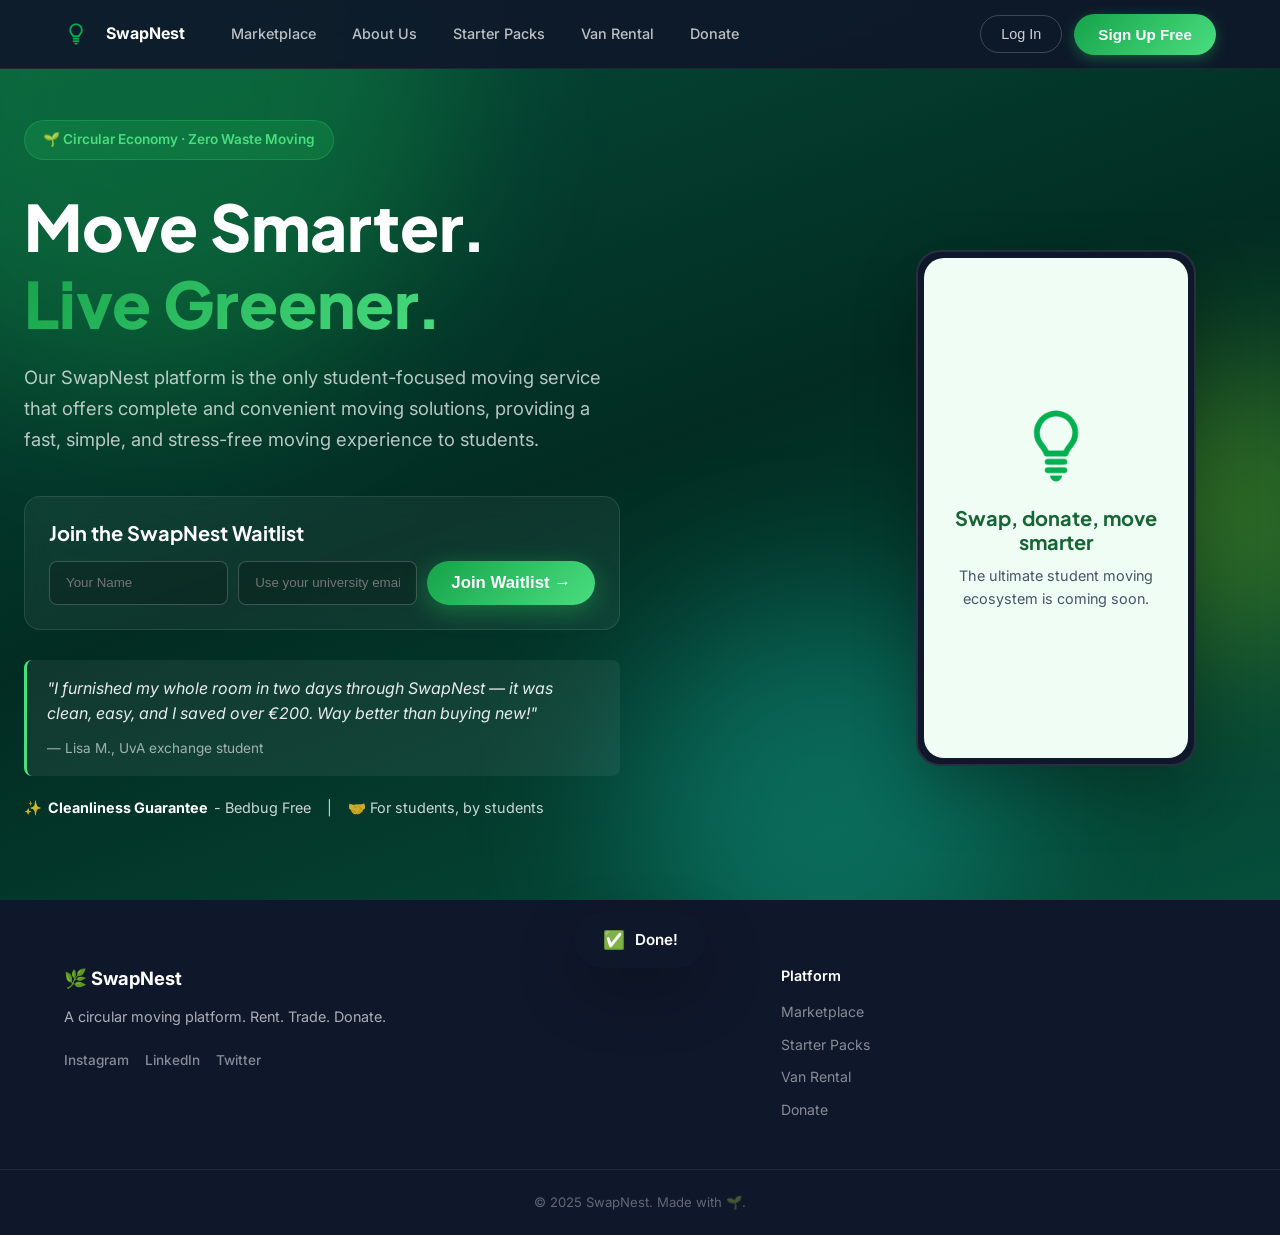
==== commit 2c92dfec: "Add files via upload" ====
--- a/index.html
+++ b/index.html
@@ -4,56 +4,41 @@
 <head>
   <meta charset="UTF-8" />
   <meta name="viewport" content="width=device-width, initial-scale=1.0" />
-  <title>The Sustainable Move – Circular Moving Platform</title>
+  <title>SwapNest – Circular Moving Platform</title>
   <meta name="description"
-    content="The Sustainable Move: rent, trade, and donate your way to a greener home. Circular marketplace, starter packs, bus rental and donation hub – all in one place." />
+    content="SwapNest: rent, trade, and donate your way to a greener home. Circular marketplace, starter packs, bus rental and donation hub – all in one place." />
+  <!-- Open Graph tags for WhatsApp / Instagram / social sharing -->
+  <meta property="og:title" content="SwapNest – Move Smarter. Live Greener." />
+  <meta property="og:description"
+    content="The student-focused circular moving platform. Rent, trade, donate — all in one place." />
+  <meta property="og:image" content="https://YOUR_DOMAIN/logo.png" />
+  <meta property="og:url" content="https://YOUR_DOMAIN/" />
+  <meta property="og:type" content="website" />
   <link rel="preconnect" href="https://fonts.googleapis.com" />
   <link rel="preconnect" href="https://fonts.gstatic.com" crossorigin />
   <link
     href="https://fonts.googleapis.com/css2?family=Inter:wght@300;400;500;600;700;800;900&family=Plus+Jakarta+Sans:wght@400;500;600;700;800&display=swap"
     rel="stylesheet" />
   <link rel="stylesheet" href="styles.css" />
+  <script src="analytics.js"></script>
   <script src="auth.js"></script>
 </head>
 
 <body>
-
-  <!-- ─── ONBOARDING OVERLAY ─── -->
-  <div id="onboarding-overlay" class="overlay active">
-    <div class="onboarding-card">
-      <div class="onboarding-logo">
-        <span class="logo-leaf">🌿</span>
-        <span class="logo-text">The Sustainable Move</span>
-      </div>
-      <h1 class="onboarding-title">Moving should be good for the planet too.</h1>
-      <p class="onboarding-sub">Tell us what brings you here today</p>
-      <div class="onboarding-choices">
-        <button id="btn-moving" class="choice-card" onclick="selectRole('moving')">
-          <div class="choice-icon">📦</div>
-          <h3>I'm Moving Out</h3>
-          <p>Sell, donate or rent out your stuff. List items for fast local pickup.</p>
-        </button>
-        <button id="btn-arriving" class="choice-card" onclick="selectRole('arriving')">
-          <div class="choice-icon">🏠</div>
-          <h3>New in Town</h3>
-          <p>Find furniture, rent a starter pack or book a van to get settled fast.</p>
-        </button>
-      </div>
-    </div>
-  </div>
 
   <!-- ─── NAV ─── -->
   <nav id="navbar" class="navbar">
     <div class="nav-inner">
-      <a href="#" class="nav-logo">
-        <span class="logo-leaf">🌿</span>
-        <span>The Sustainable Move</span>
+      <a href="index.html" class="nav-logo">
+        <img src="logo.png" alt="SwapNest Logo" style="height: 24px; vertical-align: middle; margin-right: 8px;">
+        <span>SwapNest</span>
       </a>
       <ul class="nav-links">
-        <li><a href="#marketplace" class="nav-link">Marketplace</a></li>
-        <li><a href="#starter-packs" class="nav-link">Starter Packs</a></li>
-        <li><a href="#logistics" class="nav-link">Van Rental</a></li>
-        <li><a href="#donate" class="nav-link">Donate</a></li>
+        <li><a href="marketplace.html" class="nav-link">Marketplace</a></li>
+        <li><a href="about.html" class="nav-link">About Us</a></li>
+        <li><a href="services.html#starter-packs" class="nav-link">Starter Packs</a></li>
+        <li><a href="services.html#logistics" class="nav-link">Van Rental</a></li>
+        <li><a href="services.html#donate" class="nav-link">Donate</a></li>
       </ul>
       <!-- Auth-aware nav actions (updated by JS) -->
       <div class="nav-actions" id="nav-actions">
@@ -62,10 +47,11 @@
       <button class="hamburger" id="hamburger" onclick="toggleMenu()">☰</button>
     </div>
     <div class="nav-mobile" id="nav-mobile">
-      <a href="#marketplace" onclick="toggleMenu()">Marketplace</a>
-      <a href="#starter-packs" onclick="toggleMenu()">Starter Packs</a>
-      <a href="#logistics" onclick="toggleMenu()">Van Rental</a>
-      <a href="#donate" onclick="toggleMenu()">Donate</a>
+      <a href="marketplace.html" onclick="toggleMenu()" href="marketplace.html">Marketplace</a>
+      <a href="about.html" onclick="toggleMenu()">About Us</a>
+      <a href="services.html#starter-packs" onclick="toggleMenu()" href="services.html#starter-packs">Starter Packs</a>
+      <a href="services.html#logistics" onclick="toggleMenu()" href="services.html#logistics">Van Rental</a>
+      <a href="services.html#donate" onclick="toggleMenu()" href="services.html#donate">Donate</a>
       <div class="nav-mobile-auth" id="nav-mobile-auth"></div>
     </div>
   </nav>
@@ -84,636 +70,88 @@
         <span class="gradient-text">Live Greener.</span>
       </h1>
       <p class="hero-desc">
-        The Netherlands first all-in-one sustainable moving platform. Buy, sell, rent, and donate — all within your
-        neighbourhood.
+        Our SwapNest platform is the only student-focused moving service that offers complete and convenient moving
+        solutions, providing a fast, simple, and stress-free moving experience to students.
       </p>
-      <div class="hero-buttons">
-        <button class="btn-hero-primary"
-          onclick="document.getElementById('marketplace').scrollIntoView({behavior:'smooth'})">
-          Browse Marketplace →
-        </button>
-        <button class="btn-hero-secondary"
-          onclick="document.getElementById('starter-packs').scrollIntoView({behavior:'smooth'})">
-          Discover Starter Packs
-        </button>
-      </div>
-      <div class="hero-stats">
-        <div class="stat">
-          <span class="stat-num">1,240</span>
-          <span class="stat-label">Items Available</span>
-        </div>
-        <div class="stat-divider"></div>
-        <div class="stat">
-          <span class="stat-num">340 kg</span>
-          <span class="stat-label">Waste Prevented</span>
-        </div>
-        <div class="stat-divider"></div>
-        <div class="stat">
-          <span class="stat-num">580+</span>
-          <span class="stat-label">Happy Movers</span>
-        </div>
+      <div class="hero-waitlist"
+        style="background: rgba(255,255,255,0.05); padding: 24px; border-radius: var(--radius); border: 1px solid rgba(255,255,255,0.1); backdrop-filter: blur(10px); margin-bottom: 30px;">
+        <h3 style="color: white; margin-bottom: 16px;">Join the SwapNest Waitlist</h3>
+        <form onsubmit="handleWaitlist(event)" style="display: flex; gap: 10px; flex-wrap: wrap;">
+          <input type="text" id="waitlist-name" placeholder="Your Name" required
+            style="flex: 1; min-width: 150px; padding: 12px 16px; border-radius: 8px; border: 1px solid rgba(255,255,255,0.2); background: rgba(0,0,0,0.2); color: white;" />
+          <input type="email" id="waitlist-email" placeholder="Use your university email for priority access" required
+            style="flex: 1; min-width: 150px; padding: 12px 16px; border-radius: 8px; border: 1px solid rgba(255,255,255,0.2); background: rgba(0,0,0,0.2); color: white;" />
+          <button type="submit" class="btn-hero-primary" style="padding: 12px 24px; white-space: nowrap;">Join Waitlist
+            →</button>
+        </form>
+      </div>
+
+      <!-- Social proof testimonial -->
+      <div
+        style="margin: 20px 0; padding: 16px 20px; background: rgba(255,255,255,0.06); border-left: 3px solid var(--green-400); border-radius: 8px;">
+        <p style="color: rgba(255,255,255,0.9); font-style: italic; margin-bottom: 8px;">
+          "I furnished my whole room in two days through SwapNest — it was clean, easy,
+          and I saved over €200. Way better than buying new!"
+        </p>
+        <span style="color: rgba(255,255,255,0.6); font-size: 0.85rem;">
+          — Lisa M., UvA exchange student
+        </span>
+      </div>
+
+      <div class="trust-signals"
+        style="display: flex; gap: 16px; align-items: center; color: rgba(255,255,255,0.8); font-size: 0.9rem;">
+        <span style="display: flex; align-items: center; gap: 6px;">✨ <strong style="color: white;">Cleanliness
+            Guarantee</strong> - Bedbug Free</span>
+        <span>|</span>
+        <span style="display: flex; align-items: center; gap: 6px;">🤝 For students, by students</span>
       </div>
     </div>
     <div class="hero-visual">
       <div class="hero-card-stack">
-        <div class="floating-card card-a">
-          <span class="fc-icon">✅</span>
-          <div>
-            <strong>IKEA KALLAX reserved</strong>
-            <small>2 mins ago · €45</small>
-          </div>
-        </div>
-        <div class="floating-card card-b">
-          <span class="fc-icon">📦</span>
-          <div>
-            <strong>Starter Pack delivered!</strong>
-            <small>Oud-West · Today</small>
-          </div>
-        </div>
-        <div class="floating-card card-c">
-          <span class="fc-icon">🚐</span>
-          <div>
-            <strong>Van booked for Saturday</strong>
-            <small>€29 · 4h slot</small>
-          </div>
-        </div>
-        <div class="hero-phone-mock">
-          <div class="phone-screen">
-            <div class="phone-header">
-              <span>🌿 Near You</span>
-              <span class="phone-badge">Available Today</span>
-            </div>
-            <div class="phone-item">
-              <div class="phone-thumb thumb-1"></div>
-              <div>
-                <p>IKEA Sofa – Grey</p>
-                <small>€120 · 0.4 km</small>
-              </div>
-              <span class="urgency-dot"></span>
-            </div>
-            <div class="phone-item">
-              <div class="phone-thumb thumb-2"></div>
-              <div>
-                <p>Dining Table + 4 Chairs</p>
-                <small>€85 · 0.8 km</small>
-              </div>
-              <span class="urgency-dot"></span>
-            </div>
-            <div class="phone-item">
-              <div class="phone-thumb thumb-3"></div>
-              <div>
-                <p>Kitchen Starter Pack</p>
-                <small>€35/week · Rental</small>
-              </div>
-              <span class="urgency-dot yellow"></span>
-            </div>
+        <div class="hero-phone-mock" style="position: relative; right: auto; top: auto; width: 280px;">
+          <div class="phone-screen"
+            style="height: 500px; display: flex; flex-direction: column; justify-content: center; align-items: center; text-align: center; background: var(--green-50);">
+            <img src="logo.png" alt="SwapNest Logo" style="width: 80px; margin-bottom: 20px;">
+            <h3 style="color: var(--green-800); margin-bottom: 10px;">Swap, donate, move smarter</h3>
+            <p style="font-size: 0.9rem; color: var(--slate-600); padding: 0 20px;">The ultimate student moving
+              ecosystem is coming soon.</p>
           </div>
         </div>
       </div>
     </div>
   </section>
 
-  <!-- ─── HOW IT WORKS ─── -->
-  <section class="how-it-works" id="how">
-    <div class="container">
-      <div class="section-header">
-        <div class="section-tag">Simple Process</div>
-        <h2>Moving made <span class="gradient-text">effortless</span></h2>
-        <p>Three steps to a complete, sustainable move</p>
-      </div>
-      <div class="steps">
-        <div class="step">
-          <div class="step-num">01</div>
-          <div class="step-icon">📍</div>
-          <h3>Browse Locally</h3>
-          <p>See items and packs available in your neighbourhood this week — filter by urgency, category, and distance.
-          </p>
-        </div>
-        <div class="step-arrow">→</div>
-        <div class="step">
-          <div class="step-num">02</div>
-          <div class="step-icon">🔒</div>
-          <h3>Reserve Instantly</h3>
-          <p>Tap to reserve. The item is yours. Pay securely in-app via card — no cash, no hassle.</p>
-        </div>
-        <div class="step-arrow">→</div>
-        <div class="step">
-          <div class="step-num">03</div>
-          <div class="step-icon">🚐</div>
-          <h3>Book a Van</h3>
-          <p>Book an affordable van directly in the app to pick up everything you've reserved. One trip, zero waste.</p>
-        </div>
-      </div>
-    </div>
-  </section>
-
-  <!-- ─── MARKETPLACE ─── -->
-  <section class="marketplace" id="marketplace">
-    <div class="container">
-      <div class="section-header">
-        <div class="section-tag">Circular Marketplace</div>
-        <h2>Items <span class="gradient-text">near you</span></h2>
-        <p>Secondhand furniture and household goods — local, fast, and sustainable</p>
-      </div>
-
-      <!-- Filters -->
-      <div class="market-filters">
-        <div class="filter-tabs">
-          <button class="filter-tab active" id="tab-all" onclick="filterItems('all', this)">All Items</button>
-          <button class="filter-tab urgent" id="tab-today" onclick="filterItems('today', this)">🔥 Available
-            Today</button>
-          <button class="filter-tab" id="tab-week" onclick="filterItems('week', this)">📅 This Week</button>
-          <button class="filter-tab" id="tab-furniture" onclick="filterItems('furniture', this)">🪑 Furniture</button>
-          <button class="filter-tab" id="tab-kitchen" onclick="filterItems('kitchen', this)">🍳 Kitchen</button>
-          <button class="filter-tab" id="tab-bedroom" onclick="filterItems('bedroom', this)">🛏 Bedroom</button>
-        </div>
-        <div class="filter-sort">
-          <label for="sort-select">Sort:</label>
-          <select id="sort-select" onchange="sortItems(this.value)">
-            <option value="distance">Nearest First</option>
-            <option value="price-low">Price: Low → High</option>
-            <option value="price-high">Price: High → Low</option>
-            <option value="urgency">Most Urgent</option>
-          </select>
-        </div>
-      </div>
-
-      <!-- Urgency Banner -->
-      <div class="urgency-banner" id="urgency-banner">
-        <span class="pulse-dot"></span>
-        <strong>15 items</strong> must go this week — help prevent furniture waste!
-        <button onclick="filterItems('today', document.getElementById('tab-today'))">See urgent items →</button>
-      </div>
-
-      <!-- Item Grid -->
-      <div class="items-grid" id="items-grid">
-
-        <div class="item-card" data-category="furniture" data-urgency="today" data-price="45" data-distance="0.4">
-          <div class="item-img" style="background: linear-gradient(135deg, #a8d8a8, #5cb85c);">
-            <span class="item-emoji">🪑</span>
-          </div>
-          <div class="urgency-badge today">Available Today</div>
-          <div class="item-info">
-            <div class="item-header">
-              <h4>KALLAX Shelf Unit</h4>
-              <span class="item-price">€45</span>
-            </div>
-            <p class="item-desc">White IKEA KALLAX, 4 compartments. Great condition. Must go today!</p>
-            <div class="item-meta">
-              <span>📍 0.4 km · Oud-West</span>
-              <span>⭐ 4.8</span>
-            </div>
-            <div class="item-actions">
-              <button class="btn-reserve" onclick="openReserveModal('KALLAX Shelf Unit', '€45')">Reserve Now</button>
-              <button class="btn-wishlist" onclick="toggleWishlist(this)">♡</button>
-            </div>
-          </div>
-        </div>
-
-        <div class="item-card" data-category="furniture" data-urgency="today" data-price="85" data-distance="0.8">
-          <div class="item-img" style="background: linear-gradient(135deg, #d4a373, #a0522d);">
-            <span class="item-emoji">🍽️</span>
-          </div>
-          <div class="urgency-badge today">Available Today</div>
-          <div class="item-info">
-            <div class="item-header">
-              <h4>Dining Table + 4 Chairs</h4>
-              <span class="item-price">€85</span>
-            </div>
-            <p class="item-desc">Solid oak table with 4 matching chairs. Moving abroad tomorrow!</p>
-            <div class="item-meta">
-              <span>📍 0.8 km · De Pijp</span>
-              <span>⭐ 5.0</span>
-            </div>
-            <div class="item-actions">
-              <button class="btn-reserve" onclick="openReserveModal('Dining Table + 4 Chairs', '€85')">Reserve
-                Now</button>
-              <button class="btn-wishlist" onclick="toggleWishlist(this)">♡</button>
-            </div>
-          </div>
-        </div>
-
-        <div class="item-card" data-category="bedroom" data-urgency="today" data-price="120" data-distance="1.2">
-          <div class="item-img" style="background: linear-gradient(135deg, #b8c0e0, #6c7fc4);">
-            <span class="item-emoji">🛋️</span>
-          </div>
-          <div class="urgency-badge today">Available Today</div>
-          <div class="item-info">
-            <div class="item-header">
-              <h4>2-Seat Sofa – Grey</h4>
-              <span class="item-price">€120</span>
-            </div>
-            <p class="item-desc">IKEA EKTORP 2-seat sofa, light grey, excellent condition. Pickup only.</p>
-            <div class="item-meta">
-              <span>📍 1.2 km · Jordaan</span>
-              <span>⭐ 4.7</span>
-            </div>
-            <div class="item-actions">
-              <button class="btn-reserve" onclick="openReserveModal('2-Seat Sofa – Grey', '€120')">Reserve Now</button>
-              <button class="btn-wishlist" onclick="toggleWishlist(this)">♡</button>
-            </div>
-          </div>
-        </div>
-
-        <div class="item-card" data-category="kitchen" data-urgency="week" data-price="30" data-distance="0.6">
-          <div class="item-img" style="background: linear-gradient(135deg, #ffd6a5, #f4a261);">
-            <span class="item-emoji">🍳</span>
-          </div>
-          <div class="urgency-badge week">This Week</div>
-          <div class="item-info">
-            <div class="item-header">
-              <h4>Kitchen Essentials Set</h4>
-              <span class="item-price">€30</span>
-            </div>
-            <p class="item-desc">Pots, pans, knife block, cutting board, utensils. Complete starter kit.</p>
-            <div class="item-meta">
-              <span>📍 0.6 km · Bos en Lommer</span>
-              <span>⭐ 4.9</span>
-            </div>
-            <div class="item-actions">
-              <button class="btn-reserve" onclick="openReserveModal('Kitchen Essentials Set', '€30')">Reserve
-                Now</button>
-              <button class="btn-wishlist" onclick="toggleWishlist(this)">♡</button>
-            </div>
-          </div>
-        </div>
-
-        <div class="item-card" data-category="bedroom" data-urgency="week" data-price="55" data-distance="1.5">
-          <div class="item-img" style="background: linear-gradient(135deg, #c9e4ca, #52b788);">
-            <span class="item-emoji">🛏️</span>
-          </div>
-          <div class="urgency-badge week">This Week</div>
-          <div class="item-info">
-            <div class="item-header">
-              <h4>Single Bed Frame + Mattress</h4>
-              <span class="item-price">€55</span>
-            </div>
-            <p class="item-desc">90x200 cm IKEA bed frame with clean mattress. Dismantled & ready.</p>
-            <div class="item-meta">
-              <span>📍 1.5 km · Oost</span>
-              <span>⭐ 4.6</span>
-            </div>
-            <div class="item-actions">
-              <button class="btn-reserve" onclick="openReserveModal('Single Bed Frame + Mattress', '€55')">Reserve
-                Now</button>
-              <button class="btn-wishlist" onclick="toggleWishlist(this)">♡</button>
-            </div>
-          </div>
-        </div>
-
-        <div class="item-card" data-category="furniture" data-urgency="week" data-price="70" data-distance="2.1">
-          <div class="item-img" style="background: linear-gradient(135deg, #e0c3fc, #9b72cf);">
-            <span class="item-emoji">📺</span>
-          </div>
-          <div class="urgency-badge week">This Week</div>
-          <div class="item-info">
-            <div class="item-header">
-              <h4>TV Cabinet – Walnut</h4>
-              <span class="item-price">€70</span>
-            </div>
-            <p class="item-desc">Solid walnut veneer TV cabinet, 150 cm wide, 2 drawers. Stylish.</p>
-            <div class="item-meta">
-              <span>📍 2.1 km · Zuid</span>
-              <span>⭐ 4.8</span>
-            </div>
-            <div class="item-actions">
-              <button class="btn-reserve" onclick="openReserveModal('TV Cabinet – Walnut', '€70')">Reserve Now</button>
-              <button class="btn-wishlist" onclick="toggleWishlist(this)">♡</button>
-            </div>
-          </div>
-        </div>
-
-      </div><!-- /items-grid -->
-
-      <div class="load-more-wrap">
-        <button class="btn-outline" id="load-more-btn" onclick="loadMore()">Load 6 More Items</button>
-      </div>
-    </div>
-  </section>
-
-  <!-- ─── STARTER PACKS ─── -->
-  <section class="starter-packs" id="starter-packs">
-    <div class="container">
-      <div class="section-header">
-        <div class="section-tag">Starter Packs & Box Rental</div>
-        <h2>Everything you need <span class="gradient-text">from day one</span></h2>
-        <p>Curated rental packs for students and expats — delivered to your door</p>
-      </div>
-      <div class="packs-grid">
-
-        <div class="pack-card featured">
-          <div class="pack-badge">Most Popular</div>
-          <div class="pack-icon">🍳</div>
-          <h3>Kitchen Starter Pack</h3>
-          <div class="pack-price"><span>€35</span>/week</div>
-          <ul class="pack-contents">
-            <li>✓ 2 pots + 2 pans</li>
-            <li>✓ Knife block (5 knives)</li>
-            <li>✓ Cutting board</li>
-            <li>✓ Full utensil set</li>
-            <li>✓ 4 plates, 4 bowls, 4 mugs</li>
-            <li>✓ Cutlery for 4</li>
-          </ul>
-          <div class="pack-meta">
-            <span>📦 Delivered in 24h</span>
-            <span>🔄 Free return pickup</span>
-          </div>
-          <button class="btn-primary" onclick="openBookingModal('Kitchen Starter Pack', '€35/week')">Book Now</button>
-        </div>
-
-        <div class="pack-card">
-          <div class="pack-icon">🛏️</div>
-          <h3>Bedroom Starter Pack</h3>
-          <div class="pack-price"><span>€45</span>/week</div>
-          <ul class="pack-contents">
-            <li>✓ Duvet + cover (single or double)</li>
-            <li>✓ 2 pillows + pillowcases</li>
-            <li>✓ 2 bedsheets (fitted + flat)</li>
-            <li>✓ Towel set (bath + hand)</li>
-            <li>✓ Bed lamp</li>
-          </ul>
-          <div class="pack-meta">
-            <span>📦 Delivered in 24h</span>
-            <span>🔄 Free return pickup</span>
-          </div>
-          <button class="btn-primary" onclick="openBookingModal('Bedroom Starter Pack', '€45/week')">Book Now</button>
-        </div>
-
-        <div class="pack-card">
-          <div class="pack-icon">🏠</div>
-          <h3>Full Home Pack</h3>
-          <div class="pack-price"><span>€75</span>/week</div>
-          <ul class="pack-contents">
-            <li>✓ Everything in Kitchen Pack</li>
-            <li>✓ Everything in Bedroom Pack</li>
-            <li>✓ Iron + ironing board</li>
-            <li>✓ Vacuum cleaner</li>
-            <li>✓ Cleaning supplies set</li>
-          </ul>
-          <div class="pack-meta">
-            <span>📦 Delivered in 48h</span>
-            <span>🔄 Free return pickup</span>
-          </div>
-          <button class="btn-primary" onclick="openBookingModal('Full Home Pack', '€75/week')">Book Now</button>
-        </div>
-
-      </div>
-
-      <!-- Moving Box Rental -->
-      <div class="box-rental">
-        <div class="box-rental-text">
-          <div class="section-tag" style="justify-content:flex-start; display:inline-flex">Moving Boxes</div>
-          <h3>Reusable Moving Boxes</h3>
-          <p>Forget cardboard. Our heavy-duty plastic boxes are stackable, weather-resistant and come in 3 sizes. We
-            deliver, you fill, we pick up — no waste, no hassle.</p>
-          <ul class="box-features">
-            <li>✓ Small (30L) · Medium (50L) · Large (70L)</li>
-            <li>✓ Delivered & collected for free (within Amsterdam)</li>
-            <li>✓ Includes lids, straps & labels</li>
-            <li>✓ From €2/box/week</li>
-          </ul>
-          <button class="btn-primary" onclick="openBoxModal()">Order Boxes</button>
-        </div>
-        <div class="box-rental-visual">
-          <div class="box-stack">
-            <div class="box large">70L</div>
-            <div class="box medium">50L</div>
-            <div class="box small">30L</div>
-          </div>
-        </div>
-      </div>
-    </div>
-  </section>
-
-  <!-- ─── LOGISTICS ─── -->
-  <section class="logistics" id="logistics">
-    <div class="container">
-      <div class="section-header light">
-        <div class="section-tag light">Van Rental</div>
-        <h2>Get it all home, <span class="gradient-text">in one trip</span></h2>
-        <p>Book an electric van directly in the app — no phone calls, no queues</p>
-      </div>
-      <div class="van-options">
-
-        <div class="van-card">
-          <div class="van-img van-img-1">🚐</div>
-          <div class="van-info">
-            <h3>Cargo Van</h3>
-            <div class="van-specs">
-              <span>👥 1 driver</span>
-              <span>📦 8 m³</span>
-              <span>⚡ Electric</span>
-            </div>
-            <p>Perfect for a studio apartment or a few large items. Easy to park in the city.</p>
-            <div class="van-price-row">
-              <div class="van-price"><strong>€29</strong><small>/4 hours</small></div>
-              <button class="btn-primary" onclick="openVanModal('Cargo Van', '€29/4h')">Book Van</button>
-            </div>
-          </div>
-        </div>
-
-        <div class="van-card featured-van">
-          <div class="van-badge">Best Value</div>
-          <div class="van-img van-img-2">🚛</div>
-          <div class="van-info">
-            <h3>Medium Truck</h3>
-            <div class="van-specs">
-              <span>👥 1–2 people</span>
-              <span>📦 15 m³</span>
-              <span>⚡ Hybrid</span>
-            </div>
-            <p>Ideal for a 1–2 bedroom apartment. With tailgate lift for heavy items.</p>
-            <div class="van-price-row">
-              <div class="van-price"><strong>€49</strong><small>/4 hours</small></div>
-              <button class="btn-primary" onclick="openVanModal('Medium Truck', '€49/4h')">Book Van</button>
-            </div>
-          </div>
-        </div>
-
-        <div class="van-card">
-          <div class="van-img van-img-3">🏗️</div>
-          <div class="van-info">
-            <h3>Large Mover</h3>
-            <div class="van-specs">
-              <span>👥 1–3 people</span>
-              <span>📦 25 m³</span>
-              <span>⚡ Hybrid</span>
-            </div>
-            <p>Full apartment or house move. Includes moving blankets and straps.</p>
-            <div class="van-price-row">
-              <div class="van-price"><strong>€75</strong><small>/4 hours</small></div>
-              <button class="btn-primary" onclick="openVanModal('Large Mover', '€75/4h')">Book Van</button>
-            </div>
-          </div>
-        </div>
-
-      </div>
-
-      <!-- Availability Calendar -->
-      <div class="availability-strip">
-        <h4>Available Slots This Week</h4>
-        <div class="slots-row" id="slots-row"></div>
-      </div>
-
-    </div>
-  </section>
-
-  <!-- ─── DONATE ─── -->
-  <section class="donate" id="donate">
-    <div class="container">
-      <div class="section-header">
-        <div class="section-tag">Donation Hub</div>
-        <h2>Give it a <span class="gradient-text">second life</span></h2>
-        <p>Don't throw it — donate it. Find drop-off points and charities near you</p>
-      </div>
-
-      <div class="donate-grid">
-        <div class="donate-stats-panel">
-          <h3>Community Impact</h3>
-          <div class="impact-stats">
-            <div class="impact-stat">
-              <div class="impact-num">2,840</div>
-              <div class="impact-label">Items donated</div>
-            </div>
-            <div class="impact-stat">
-              <div class="impact-num">14.2 t</div>
-              <div class="impact-label">CO₂ saved</div>
-            </div>
-            <div class="impact-stat">
-              <div class="impact-num">12</div>
-              <div class="impact-label">Partner charities</div>
-            </div>
-          </div>
-          <div class="impact-bar-wrap">
-            <div class="impact-bar-label">Monthly donation goal</div>
-            <div class="impact-bar">
-              <div class="impact-bar-fill" style="width: 73%"></div>
-            </div>
-            <div class="impact-bar-pct">73% of 500 items</div>
-          </div>
-        </div>
-
-        <div class="donate-orgs">
-          <h3>Drop-off Partners Near You</h3>
-          <div class="org-list">
-
-            <div class="org-card">
-              <div class="org-icon">❤️</div>
-              <div class="org-info">
-                <h4>Salvation Army (Leger des Heils)</h4>
-                <p>Accepts furniture, clothing, kitchen items</p>
-                <span class="org-dist">📍 0.9 km · Mon–Sat 9:00–17:00</span>
-              </div>
-              <button class="btn-sm" onclick="openDonateModal('Salvation Army')">Schedule</button>
-            </div>
-
-            <div class="org-card">
-              <div class="org-icon">🏠</div>
-              <div class="org-info">
-                <h4>Humanitas Deventer</h4>
-                <p>Furniture for people starting fresh after crisis</p>
-                <span class="org-dist">📍 1.4 km · Mon–Fri 10:00–16:00</span>
-              </div>
-              <button class="btn-sm" onclick="openDonateModal('Humanitas Deventer')">Schedule</button>
-            </div>
-
-            <div class="org-card">
-              <div class="org-icon">🌍</div>
-              <div class="org-info">
-                <h4>Kledingbank Amsterdam</h4>
-                <p>Clothing, bedding & household textiles</p>
-                <span class="org-dist">📍 2.0 km · Tue & Thu 11:00–15:00</span>
-              </div>
-              <button class="btn-sm" onclick="openDonateModal('Kledingbank Amsterdam')">Schedule</button>
-            </div>
-
-            <div class="org-card">
-              <div class="org-icon">♻️</div>
-              <div class="org-info">
-                <h4>ReShare Amsterdam</h4>
-                <p>Electronics, small appliances, bikes</p>
-                <span class="org-dist">📍 2.6 km · Mon–Sat 10:00–18:00</span>
-              </div>
-              <button class="btn-sm" onclick="openDonateModal('ReShare Amsterdam')">Schedule</button>
-            </div>
-
-          </div>
-        </div>
-
-      </div>
-
-      <div class="donate-cta">
-        <div class="donate-cta-content">
-          <h3>Not sure what to do with your stuff?</h3>
-          <p>Take our 30-second quiz and we'll match your items with the best option: sell, rent, donate or recycle.</p>
-          <button class="btn-hero-primary" onclick="openQuizModal()">Take the Quiz →</button>
-        </div>
-      </div>
-
-    </div>
-  </section>
-
-  <!-- ─── MY ACCOUNT DASHBOARD ─── -->
-  <section class="dashboard" id="dashboard" style="display:none;">
-    <div class="container">
-      <div class="section-header">
-        <div class="section-tag">My Account</div>
-        <h2>Welcome back, <span class="gradient-text" id="dash-name">Mover</span></h2>
-        <p>Your reservations, listings, and rentals — all in one place</p>
-      </div>
-
-      <div class="dash-tabs">
-        <button class="dash-tab active" onclick="switchDashTab('reservations', this)">📋 My Reservations</button>
-        <button class="dash-tab" onclick="switchDashTab('listings', this)">🏷️ My Listings</button>
-        <button class="dash-tab" onclick="switchDashTab('rentals', this)">📦 My Rentals</button>
-        <button class="dash-tab" onclick="switchDashTab('donations', this)">❤️ My Donations</button>
-      </div>
-
-      <div class="dash-panel" id="dash-reservations"></div>
-      <div class="dash-panel" id="dash-listings" style="display:none;"></div>
-      <div class="dash-panel" id="dash-rentals" style="display:none;"></div>
-      <div class="dash-panel" id="dash-donations" style="display:none;"></div>
-    </div>
-  </section>
+
+
+
+
+
+
 
   <!-- ─── FOOTER ─── -->
   <footer class="footer">
     <div class="footer-inner">
       <div class="footer-brand">
-        <div class="footer-logo">🌿 The Sustainable Move</div>
-        <p>Amsterdam's circular moving platform. Rent. Trade. Donate.</p>
+        <div class="footer-logo">🌿 SwapNest</div>
+        <p>A circular moving platform. Rent. Trade. Donate.</p>
         <div class="footer-socials">
-          <a href="#" class="social-link">Instagram</a>
-          <a href="#" class="social-link">LinkedIn</a>
-          <a href="#" class="social-link">Twitter</a>
+          <a href="https://instagram.com/swapnest.nl" target="_blank" class="social-link">Instagram</a>
+          <a href="https://linkedin.com/company/swapnest" target="_blank" class="social-link">LinkedIn</a>
+          <a href="https://x.com/swapnest_nl" target="_blank" class="social-link">Twitter</a>
         </div>
       </div>
       <div class="footer-links">
         <div class="footer-col">
           <h5>Platform</h5>
-          <a href="#marketplace">Marketplace</a>
-          <a href="#starter-packs">Starter Packs</a>
-          <a href="#logistics">Van Rental</a>
-          <a href="#donate">Donate</a>
-        </div>
-        <div class="footer-col">
-          <h5>Company</h5>
-          <a href="#">About Us</a>
-          <a href="#">Sustainability</a>
-          <a href="#">Press</a>
-          <a href="#">Careers</a>
-        </div>
-        <div class="footer-col">
-          <h5>Support</h5>
-          <a href="#">Help Centre</a>
-          <a href="#">Contact</a>
-          <a href="#">Privacy Policy</a>
-          <a href="#">Terms of Service</a>
+          <a href="marketplace.html">Marketplace</a>
+          <a href="services.html#starter-packs">Starter Packs</a>
+          <a href="services.html#logistics">Van Rental</a>
+          <a href="services.html#donate">Donate</a>
         </div>
       </div>
     </div>
     <div class="footer-bottom">
-      <p>© 2025 The Sustainable Move. Made with 🌱 in Amsterdam.</p>
+      <p>© 2025 SwapNest. Made with 🌱.</p>
     </div>
   </footer>
 
@@ -888,6 +326,12 @@
             <label class="pay-opt active"><input type="radio" name="pay3" value="card" checked /> 💳 Card</label>
             <label class="pay-opt"><input type="radio" name="pay3" value="ideal" /> 🏦 iDEAL</label>
           </div>
+        </div>
+        <div class="form-group">
+          <label style="display:flex; align-items:flex-start; gap:8px; cursor:pointer;">
+            <input type="checkbox" required style="margin-top:3px;" />
+            <span>I confirm I have a valid driver's license</span>
+          </label>
         </div>
         <button type="submit" class="btn-primary full-width">Confirm Van Booking</button>
       </form>
--- a/styles.css
+++ b/styles.css
@@ -39,8 +39,8 @@
   --slate-900: #0f172a;
   --white: #ffffff;
 
-  --grad-main: linear-gradient(135deg, var(--green-500) 0%, var(--teal-500) 100%);
-  --grad-hero: linear-gradient(160deg, #0f172a 0%, #0d2818 50%, #0f172a 100%);
+  --grad-main: linear-gradient(135deg, var(--green-600) 0%, var(--green-400) 100%);
+  --grad-hero: linear-gradient(160deg, #064e3b 0%, #022c22 50%, #064e3b 100%);
   --shadow-sm: 0 1px 3px rgba(0, 0, 0, 0.12);
   --shadow-md: 0 4px 16px rgba(0, 0, 0, 0.12);
   --shadow-lg: 0 12px 40px rgba(0, 0, 0, 0.18);
@@ -1515,7 +1515,7 @@
   font-weight: 500;
   cursor: pointer;
   transition: var(--transition);
-  border: 1px solid transparent;
+  border: 1.5px solid transparent;
 }
 
 .slot.available {
